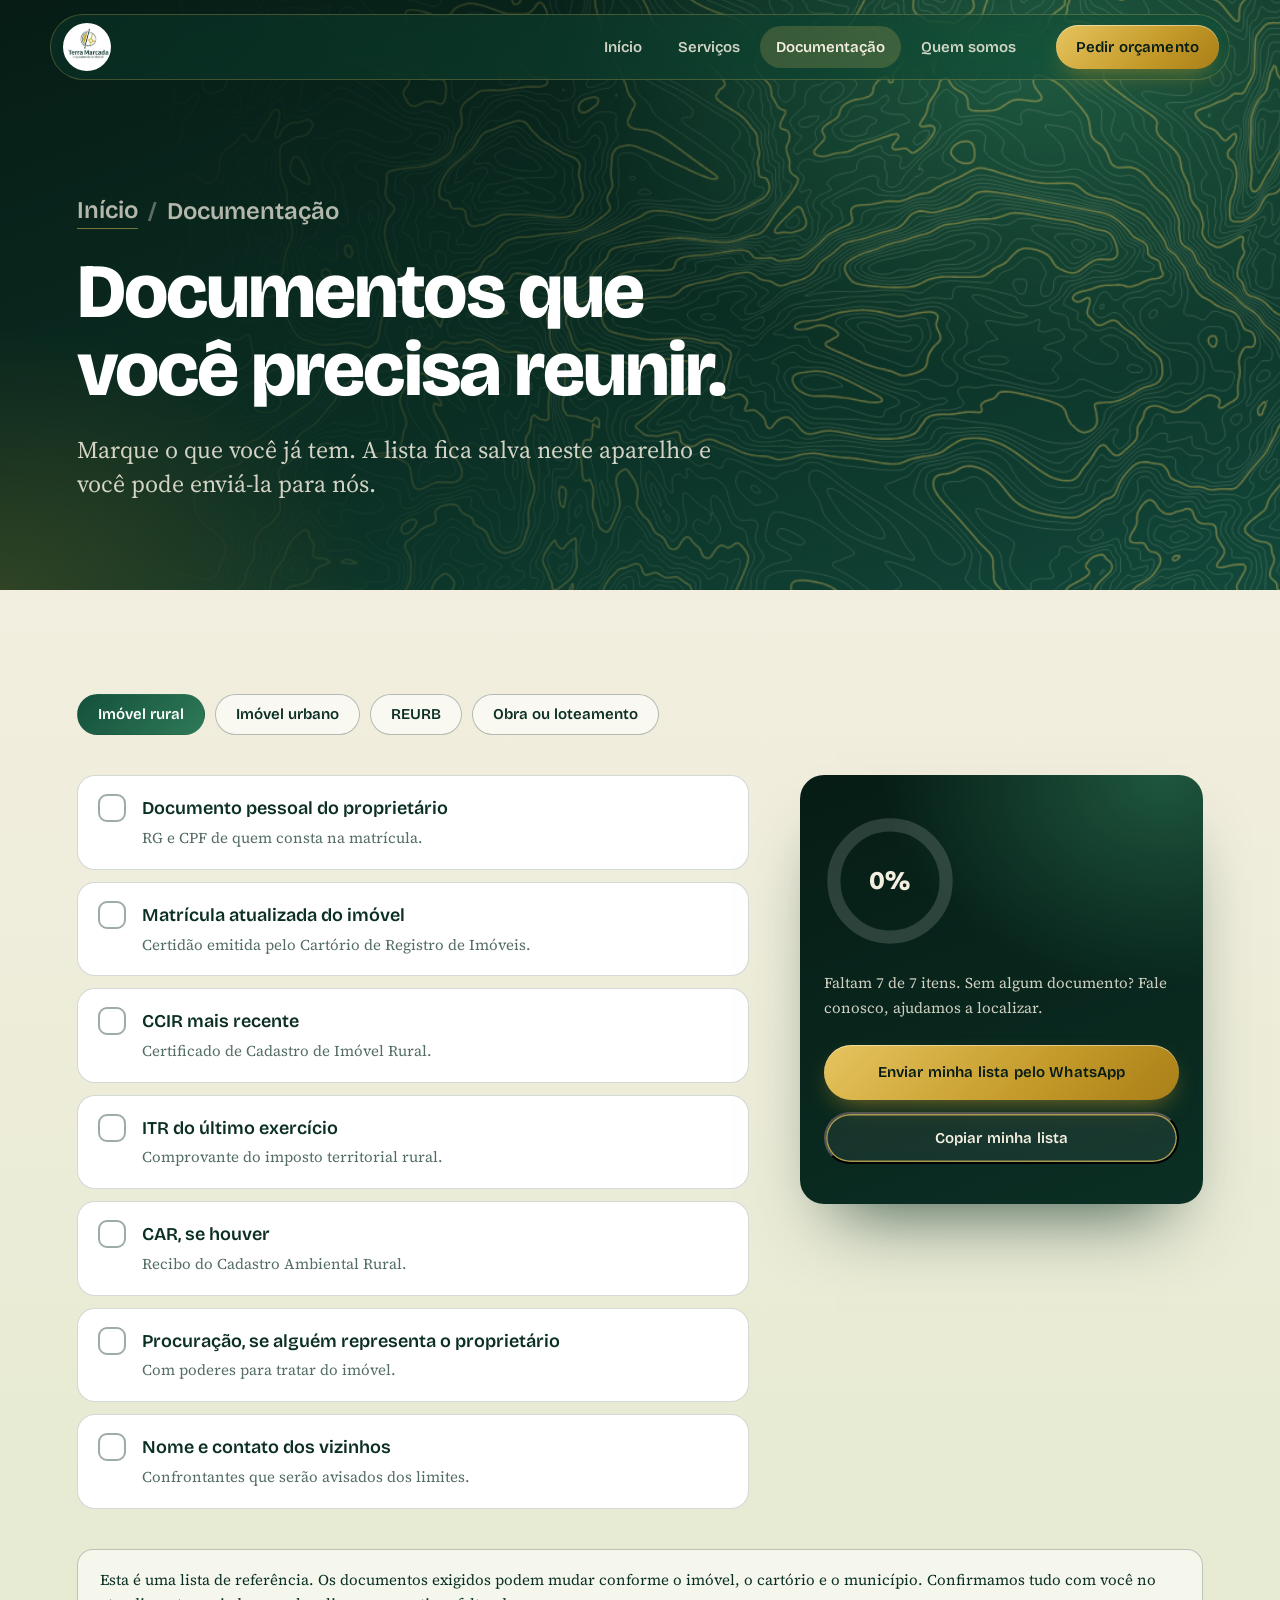
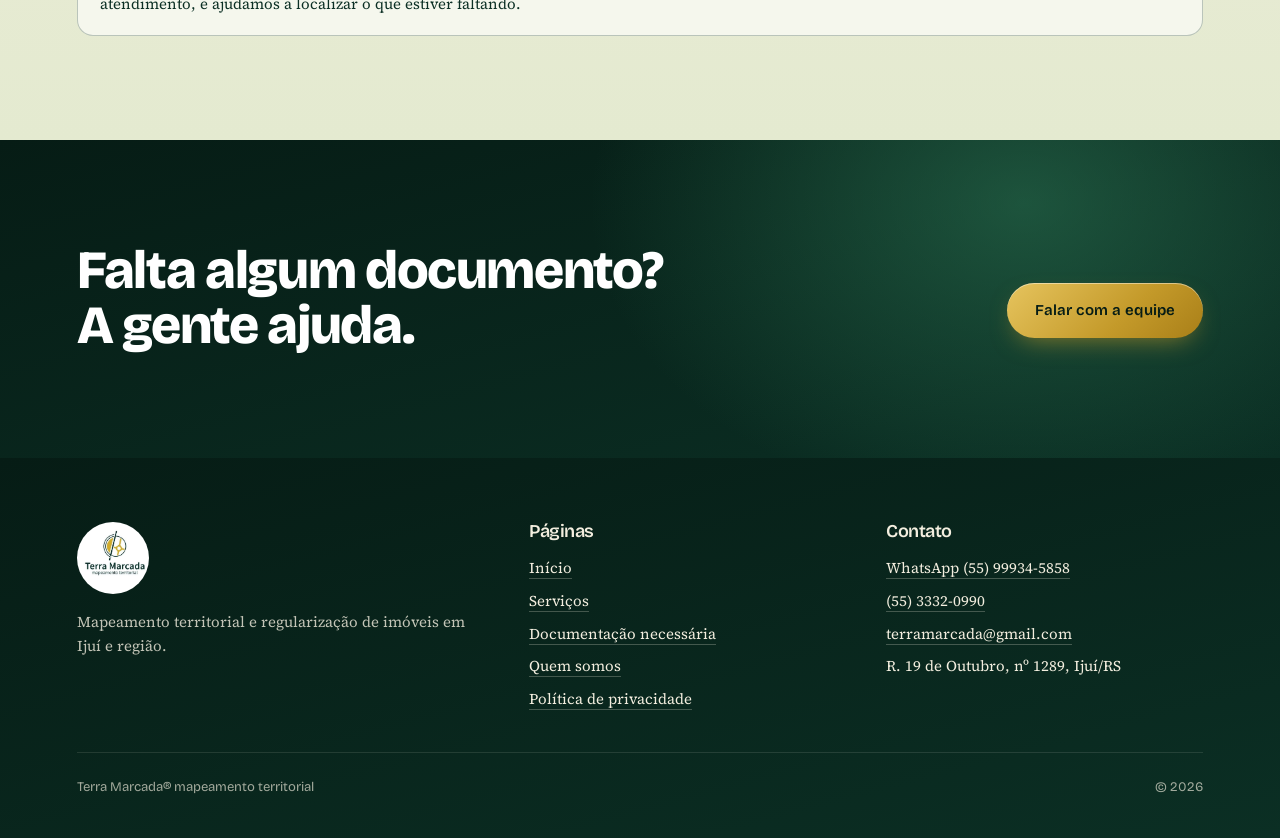
==== documentacao.html @ b83f3326 "Adiciona páginas Quem somos, Serviços, Documentação e Política de privacidade Co-Authored-By: Claude" ====
<!doctype html>
<html lang="pt-BR">
<head>
  <meta charset="utf-8">
  <meta name="viewport" content="width=device-width, initial-scale=1">
  <title>Documentação necessária | Terra Marcada</title>
  <meta name="description" content="Lista de documentos para georreferenciamento, regularização de imóveis, REURB e obras. Marque o que você já tem e envie para a Terra Marcada.">
  <meta name="theme-color" content="#061C15">
  <link rel="icon" href="assets/logo.png">
  <link rel="preconnect" href="https://fonts.googleapis.com">
  <link rel="preconnect" href="https://fonts.gstatic.com" crossorigin>
  <link href="https://fonts.googleapis.com/css2?family=Bricolage+Grotesque:opsz,wght@12..96,400;12..96,600;12..96,800&family=Source+Serif+4:opsz,wght@8..60,400;8..60,600&display=swap" rel="stylesheet">
  <link rel="stylesheet" href="sites-incriveis.css">
  <link rel="stylesheet" href="site.css">
  <link rel="stylesheet" href="pages.css">
</head>
<body class="pg" data-pagina="documentacao">
<header class="nav" id="nav">
  <a href="index.html" class="nav-logo" aria-label="Terra Marcada, início"><img src="assets/logo.png" alt="Terra Marcada" width="447" height="447"></a>
  <nav class="nav-links" aria-label="Principal">
    <a href="index.html">Início</a>
    <a href="servicos.html">Serviços</a>
    <a href="documentacao.html" aria-current="page">Documentação</a>
    <a href="sobre.html">Quem somos</a>
  </nav>
  <a class="btn btn-sm" data-wa="Olá, Terra Marcada! Gostaria de um orçamento." href="https://wa.me/5555999345858">Pedir orçamento</a>
</header>
<main>
<section class="pg-hero escuro">
  <canvas data-terra="lines" class="terra-cv linhas" aria-hidden="true"></canvas>
  <div class="pg-hero-in">
    <p class="migalha"><a href="index.html">Início</a><span>/</span>Documentação</p>
    <h1 data-fx="palavras" data-fx-duracao="800">Documentos que você precisa reunir.</h1>
    <p data-fx="subir" data-fx-atraso="600">Marque o que você já tem. A lista fica salva neste aparelho e você pode enviá-la para nós.</p>
  </div>
</section>

<section class="bloco areia claro">
  <div class="bloco-in">
    <div class="escolha" role="group" aria-label="Situação do imóvel">
      <button type="button" class="chip" data-sit="rural" aria-pressed="true">Imóvel rural</button>
      <button type="button" class="chip" data-sit="urbano" aria-pressed="false">Imóvel urbano</button>
      <button type="button" class="chip" data-sit="reurb" aria-pressed="false">REURB</button>
      <button type="button" class="chip" data-sit="obra" aria-pressed="false">Obra ou loteamento</button>
    </div>
    <div class="doc-grade">
      <ul class="lista-doc" id="lista"></ul>
      <aside class="resumo" aria-live="polite">
        <div class="anel-prog"><svg viewBox="0 0 80 80" aria-hidden="true"><circle class="fundo" cx="40" cy="40" r="34"/><circle class="barra" id="barra" cx="40" cy="40" r="34"/></svg><b id="pct">0%</b></div>
        <p id="restam">Marque o que você já tem.</p>
        <a class="btn" id="enviarWa" data-wa="Olá, Terra Marcada!" href="https://wa.me/5555999345858">Enviar minha lista pelo WhatsApp</a>
        <button type="button" class="btn btn-vazado" id="copiar" data-msg="">Copiar minha lista</button>
      </aside>
    </div>
    <p class="aviso">Esta é uma lista de referência. Os documentos exigidos podem mudar conforme o imóvel, o cartório e o município. Confirmamos tudo com você no atendimento, e ajudamos a localizar o que estiver faltando.</p>
  </div>
</section>
<section class="chamada">
  <div class="chamada-in">
    <h2 data-fx="subir">Falta algum documento? A gente ajuda.</h2>
    <a class="btn" data-wa="Olá, Terra Marcada! Estou com dúvida sobre quais documentos preciso reunir." href="https://wa.me/5555999345858">Falar com a equipe</a>
  </div>
</section>
</main>
<footer class="foot">
  <div class="foot-in">
    <div>
      <span class="foot-logo"><img src="assets/logo.png" alt="Terra Marcada" width="447" height="447"></span>
      <p>Mapeamento territorial e regularização de imóveis em Ijuí e região.</p>
    </div>
    <div>
      <h3>Páginas</h3>
      <ul>
        <li><a href="index.html">Início</a></li>
        <li><a href="servicos.html">Serviços</a></li>
        <li><a href="documentacao.html">Documentação necessária</a></li>
        <li><a href="sobre.html">Quem somos</a></li>
        <li><a href="privacidade.html">Política de privacidade</a></li>
      </ul>
    </div>
    <div>
      <h3>Contato</h3>
      <ul>
        <li><a data-wa="Olá, Terra Marcada! Gostaria de um orçamento." href="https://wa.me/5555999345858">WhatsApp (55) 99934-5858</a></li>
        <li><a href="tel:+555533320990">(55) 3332-0990</a></li>
        <li><a href="mailto:terramarcada@gmail.com">terramarcada@gmail.com</a></li>
        <li>R. 19 de Outubro, nº 1289, Ijuí/RS</li>
      </ul>
    </div>
  </div>
  <div class="foot-fim"><span>Terra Marcada® mapeamento territorial</span><span>© <span id="ano">2026</span></span></div>
</footer>
<script src="terrain.js" defer></script>
<script src="sites-incriveis.js" defer></script>
<script src="paginas.js" defer></script>
</body>
</html>
---- sites-incriveis.css ----
/*!
 * Sites Incríveis — estilos do motor
 * © 2026 Enzo Barbatto — Sparo Automações. Uso conforme LICENCA.md.
 *
 * Só o necessário para os efeitos funcionarem. A identidade visual do site
 * (fontes, cores, espaçamentos) vive no CSS da própria página.
 */

/* ---------- estados iniciais das revelações ---------- */

[data-fx="surgir"],
[data-fx="subir"],
[data-fx="esquerda"],
[data-fx="direita"],
[data-fx="crescer"] {
  opacity: 0;
  transition: opacity 0.9s cubic-bezier(0.22, 1, 0.36, 1),
              transform 0.9s cubic-bezier(0.22, 1, 0.36, 1);
  will-change: opacity, transform;
}

[data-fx="subir"]    { transform: translateY(36px); }
[data-fx="esquerda"] { transform: translateX(-48px); }
[data-fx="direita"]  { transform: translateX(48px); }
[data-fx="crescer"]  { transform: scale(0.92); }

[data-fx].fx-em-cena {
  opacity: 1;
  transform: none;
}

/* palavras: cada palavra sobe individualmente quando o pai entra em cena */
[data-fx="palavras"] .fx-palavra {
  display: inline-block;
  opacity: 0;
  transform: translateY(0.6em);
  transition: opacity 0.55s ease-out, transform 0.55s cubic-bezier(0.22, 1, 0.36, 1);
}
[data-fx="palavras"].fx-em-cena .fx-palavra {
  opacity: 1;
  transform: none;
}
[data-fx="palavras"] { opacity: 1; }

/* digitar: cursor enquanto escreve */
[data-fx="digitar"] { opacity: 1; }
.fx-digitando::after {
  content: "";
  display: inline-block;
  width: 0.08em;
  height: 1em;
  margin-left: 0.06em;
  background: currentColor;
  vertical-align: -0.12em;
  animation: fx-cursor 0.8s steps(2, jump-none) infinite;
}
@keyframes fx-cursor { 50% { opacity: 0; } }

[data-fx="contar"] {
  opacity: 1;
  font-variant-numeric: tabular-nums;
}

/* ---------- cenas fixas ---------- */

[data-fx-fixa] {
  position: relative;
}

.fx-palco {
  position: sticky;
  top: 0;
  height: 100vh;
  height: 100dvh;
  overflow: hidden;
  display: flex;
  align-items: center;
  justify-content: center;
}

[data-fx="trilho"] {
  display: flex;
  flex-wrap: nowrap;
  will-change: transform;
}

[data-fx="rolar-video"] {
  width: 100%;
  height: 100%;
  object-fit: cover;
}

/* etapas: por padrão, cada .fx-etapa aparece na sua vez.
   A página pode sobrescrever livremente com [data-etapa="n"]. */
[data-fx-etapas] .fx-etapa {
  opacity: 0;
  transition: opacity 0.45s ease;
}
[data-fx-etapas="2"][data-etapa="1"] .fx-etapa:nth-of-type(1),
[data-fx-etapas="2"][data-etapa="2"] .fx-etapa:nth-of-type(2),
[data-fx-etapas="3"][data-etapa="1"] .fx-etapa:nth-of-type(1),
[data-fx-etapas="3"][data-etapa="2"] .fx-etapa:nth-of-type(2),
[data-fx-etapas="3"][data-etapa="3"] .fx-etapa:nth-of-type(3),
[data-fx-etapas="4"][data-etapa="1"] .fx-etapa:nth-of-type(1),
[data-fx-etapas="4"][data-etapa="2"] .fx-etapa:nth-of-type(2),
[data-fx-etapas="4"][data-etapa="3"] .fx-etapa:nth-of-type(3),
[data-fx-etapas="4"][data-etapa="4"] .fx-etapa:nth-of-type(4),
[data-fx-etapas="5"][data-etapa="1"] .fx-etapa:nth-of-type(1),
[data-fx-etapas="5"][data-etapa="2"] .fx-etapa:nth-of-type(2),
[data-fx-etapas="5"][data-etapa="3"] .fx-etapa:nth-of-type(3),
[data-fx-etapas="5"][data-etapa="4"] .fx-etapa:nth-of-type(4),
[data-fx-etapas="5"][data-etapa="5"] .fx-etapa:nth-of-type(5) {
  opacity: 1;
}

/* ---------- fundo que viaja ---------- */

.fx-fundo-ativo body {
  background: var(--fx-fundo, inherit);
  color: var(--fx-tinta, inherit);
  transition: background 0.7s ease, color 0.7s ease;
}

/* ---------- suavidade geral ---------- */

[data-fx-paralaxe],
[data-fx-mouse],
[data-fx-x], [data-fx-y], [data-fx-escala], [data-fx-giro], [data-fx-opacidade] {
  will-change: transform;
}

[data-fx-mouse] {
  transition: transform 0.25s ease-out;
}

/* ---------- movimento reduzido: tudo visível, nada se mexe ---------- */

.fx-reduzido [data-fx] {
  opacity: 1 !important;
  transform: none !important;
  transition: none !important;
}
.fx-reduzido [data-fx="palavras"] .fx-palavra {
  opacity: 1;
  transform: none;
  transition: none;
}
.fx-reduzido .fx-palco {
  position: static;
  height: auto;
  overflow: visible;
}
.fx-reduzido [data-fx-etapas] .fx-etapa {
  opacity: 1;
  position: static !important;
  grid-area: auto !important; /* etapas sobrepostas viram lista, uma sob a outra */
  margin: 24px 0;
}
.fx-reduzido [data-fx="trilho"] {
  flex-wrap: wrap;
  transform: none !important;
}
---- site.css ----
/* Terra Marcada · carta topográfica viva
   Cores: floresta profunda, pinheiro, musgo, ouro do logotipo e areia de atlas.
   Tipos: Bricolage Grotesque (títulos, dados) + Source Serif 4 (texto). */
:root{
  --abismo:#061C15; --floresta:#0B2F24; --pinheiro:#14503C; --musgo:#2E7A57; --folha:#6FA27A;
  --ouro:#C49A2A; --ouro-claro:#E6C45E; --areia:#F3EEDF; --areia-2:#E4EAD0; --tinta:#0B2F24; --azul:#2B6CB0;
  --titulo:"Bricolage Grotesque","Helvetica Neue",Arial,sans-serif;
  --texto:"Source Serif 4",Georgia,"Times New Roman",serif;
  --s1:.9375rem; --s2:1.125rem; --s3:1.5rem; --s4:2.25rem; --s5:clamp(2rem,4.2vw,3.4rem); --s6:clamp(2.7rem,7.2vw,5.6rem);
  --e1:8px; --e2:16px; --e3:24px; --e4:40px; --e5:64px; --e6:104px;
  --gutter:clamp(20px,6vw,96px);
  --suave:cubic-bezier(.22,1,.36,1);
}
*{box-sizing:border-box;margin:0;padding:0}
html{scroll-behavior:smooth}
body{font-family:var(--texto);font-size:var(--s2);line-height:1.65;background:var(--areia);color:var(--tinta);-webkit-font-smoothing:antialiased;overflow-x:clip}
img{display:block;max-width:100%;height:auto}
a{color:inherit}
h1,h2,h3{font-family:var(--titulo);font-weight:800;line-height:1.02;letter-spacing:-.025em;text-wrap:balance}
h1{font-size:var(--s6)} h2{font-size:var(--s5)} h3{font-size:var(--s4);font-weight:600}
p{max-width:34em}
.escuro{color:var(--areia)} .claro{color:var(--tinta)}
:focus-visible{outline:3px solid var(--ouro-claro);outline-offset:3px}

/* canvas de relevo: aparecem quando prontos */
.terra-cv{display:block;width:100%;height:100%;object-fit:cover;opacity:0;transition:opacity .9s ease}
.terra-cv.pronto{opacity:1}

/* botões */
.btn{position:relative;overflow:hidden;display:inline-flex;align-items:center;justify-content:center;padding:15px 28px;border-radius:999px;font-family:var(--titulo);font-weight:600;font-size:var(--s1);letter-spacing:.01em;text-decoration:none;color:var(--abismo);background:linear-gradient(135deg,var(--ouro-claro),var(--ouro) 60%,#A97F18);box-shadow:0 10px 26px -10px rgba(196,154,42,.7),inset 0 1px 0 rgba(255,255,255,.45);margin-top:var(--e3);transition:transform .35s var(--suave),box-shadow .35s}
.btn::after{content:"";position:absolute;inset:0;background:linear-gradient(110deg,transparent 30%,rgba(255,255,255,.5) 50%,transparent 70%);transform:translateX(-130%);transition:transform .8s var(--suave)}
.btn:hover{transform:translateY(-2px);box-shadow:0 16px 30px -12px rgba(196,154,42,.85),inset 0 1px 0 rgba(255,255,255,.45)}
.btn:hover::after{transform:translateX(130%)}
.btn-vazado{background:rgba(255,255,255,.06);color:inherit;box-shadow:inset 0 0 0 1.5px rgba(230,196,94,.7);backdrop-filter:blur(6px)}
.btn-vazado:hover{background:rgba(230,196,94,.16);box-shadow:inset 0 0 0 1.5px var(--ouro-claro)}
.btn-sm{padding:10px 20px;margin:0}
.acoes{display:flex;flex-wrap:wrap;gap:12px}

/* navegação */
.nav{position:fixed;z-index:60;top:14px;left:50%;translate:-50% 0;width:min(1180px,100% - 28px);display:flex;align-items:center;gap:var(--e3);padding:8px 10px 8px 12px;border-radius:999px;background:linear-gradient(135deg,rgba(11,47,36,.72),rgba(20,80,60,.55));border:1px solid rgba(230,196,94,.25);backdrop-filter:blur(16px) saturate(1.3);-webkit-backdrop-filter:blur(16px) saturate(1.3);color:var(--areia);transition:transform .5s var(--suave),box-shadow .4s}
.nav.sombra{box-shadow:0 18px 40px -18px rgba(0,0,0,.55)}
.nav.some{transform:translateY(-140%)}
.nav-logo{display:block;width:48px;height:48px;border-radius:50%;overflow:hidden;background:#fff;flex:none}
.nav-logo img{width:100%;height:100%;object-fit:cover}
.nav-links{display:flex;gap:4px;margin-left:auto}
.nav-links a{font-family:var(--titulo);font-size:var(--s1);font-weight:600;text-decoration:none;padding:9px 16px;border-radius:999px;opacity:.85;transition:background .3s,opacity .3s}
.nav-links a:hover{background:rgba(255,255,255,.1);opacity:1}

/* WhatsApp fixo e painel de voo */
.wa-pill{position:fixed;right:var(--e2);bottom:var(--e2);z-index:40;display:flex;gap:8px;align-items:center;padding:12px 20px;border-radius:999px;background:linear-gradient(135deg,#25b866,#128c4a);color:#fff;font-family:var(--titulo);font-weight:600;font-size:var(--s1);text-decoration:none;box-shadow:0 14px 28px -12px rgba(18,140,74,.8);opacity:0;transform:translateY(16px);pointer-events:none;transition:opacity .4s,transform .4s var(--suave)}
.wa-pill.on{opacity:1;transform:none;pointer-events:auto}
.hud{position:fixed;right:var(--e2);top:84px;z-index:40;padding:12px 16px;border-radius:14px;border:1px solid rgba(230,196,94,.45);background:linear-gradient(160deg,rgba(6,28,21,.88),rgba(20,80,60,.78));color:var(--areia);font-family:var(--titulo);font-size:.82rem;letter-spacing:.04em;min-width:176px;opacity:0;transform:translateY(-12px);transition:opacity .5s,transform .5s var(--suave);font-variant-numeric:tabular-nums}
.hud.on{opacity:1;transform:none}
.hud-row{display:flex;justify-content:space-between;gap:20px}
.hud-row span{opacity:.6}
.hud-escala{margin-top:8px;display:flex;align-items:center;gap:10px}
.hud-escala i{display:block;width:64px;height:6px;border:1px solid var(--ouro-claro);border-top:0}
.hud-escala span{font-size:.74rem;opacity:.8}

/* 1 · hero */
.hero{position:relative;min-height:100svh;overflow:hidden;display:flex;align-items:center;padding:120px var(--gutter) 150px;background:
  radial-gradient(900px 620px at 80% 18%,rgba(46,122,87,.6),transparent 62%),
  radial-gradient(700px 520px at 8% 92%,rgba(196,154,42,.2),transparent 62%),
  linear-gradient(160deg,var(--abismo),var(--floresta) 55%,#12483A)}
.hero-bg{position:absolute;inset:0;pointer-events:none}
.hero-linhas{position:absolute;inset:-6%;width:112%;height:112%;animation:deriva 46s ease-in-out infinite alternate;-webkit-mask-image:linear-gradient(90deg,transparent 12%,#000 60%);mask-image:linear-gradient(90deg,transparent 12%,#000 60%)}
.hero-linhas.pronto{opacity:.9}
@keyframes deriva{from{transform:translate3d(-1.5%,1%,0) scale(1.02)}to{transform:translate3d(1.5%,-1%,0) scale(1.1)}}
.hero-brilho{position:absolute;inset:0;background:radial-gradient(520px 520px at 72% 48%,rgba(230,196,94,.16),transparent 70%);animation:respira 7s ease-in-out infinite}
@keyframes respira{50%{opacity:.55}}
.hero-grade{position:relative;display:grid;grid-template-columns:minmax(0,1.05fr) minmax(0,.95fr);gap:var(--e4);align-items:center;width:100%;max-width:1280px;margin:0 auto}
.hero h1{color:#fff;text-shadow:0 8px 40px rgba(0,0,0,.35)}
.sub{font-size:var(--s3);line-height:1.4;margin:var(--e3) 0 var(--e3);max-width:24em;color:rgba(243,238,223,.86)}
.hero-vis{position:relative;aspect-ratio:1;width:100%;max-width:600px;justify-self:center}
.rota{position:absolute;inset:0;width:100%;height:100%;overflow:visible}
.rota path{fill:none;stroke:var(--ouro-claro);stroke-width:2.5;stroke-linecap:round;stroke-dasharray:1;stroke-dashoffset:1;filter:drop-shadow(0 0 6px rgba(230,196,94,.7));animation:tracar 3.2s var(--suave) 1.4s forwards}
@keyframes tracar{to{stroke-dashoffset:0}}
.ping{position:absolute;inset:0;display:grid;place-items:center}
.ping i{position:absolute;width:42%;aspect-ratio:1;border-radius:50%;border:1.5px solid rgba(230,196,94,.7);animation:onda 4.2s ease-out infinite;opacity:0}
.ping i:nth-child(2){animation-delay:1.4s}.ping i:nth-child(3){animation-delay:2.8s}
@keyframes onda{0%{transform:scale(.7);opacity:.8}100%{transform:scale(2.1);opacity:0}}
.anel{position:absolute;inset:6%;border-radius:50%;border:1.5px dashed rgba(230,196,94,.45);animation:gira 60s linear infinite}
@keyframes gira{to{transform:rotate(360deg)}}
.hero-drone{position:absolute;inset:9%;width:82%;height:82%;object-fit:contain;filter:drop-shadow(0 40px 36px rgba(0,0,0,.5)) drop-shadow(0 0 40px rgba(46,122,87,.45));animation:entra 1.6s var(--suave) .6s both,flutua 6s ease-in-out 2.2s infinite}
@keyframes entra{from{opacity:0;transform:translateY(60px) scale(.88) rotate(-4deg)}to{opacity:1;transform:none}}
@keyframes flutua{0%,100%{transform:translateY(0) rotate(-1.2deg)}50%{transform:translateY(-18px) rotate(1.2deg)}}
.ficha{position:absolute;padding:9px 16px;border-radius:999px;font-family:var(--titulo);font-size:.84rem;font-weight:600;color:var(--areia);background:linear-gradient(135deg,rgba(255,255,255,.16),rgba(255,255,255,.05));border:1px solid rgba(230,196,94,.4);backdrop-filter:blur(10px);-webkit-backdrop-filter:blur(10px);white-space:nowrap;opacity:0;animation:surge .8s var(--suave) forwards,bob 6s ease-in-out infinite}
.ficha::before{content:"";display:inline-block;width:8px;height:8px;border-radius:50%;background:var(--ouro-claro);margin-right:9px;box-shadow:0 0 0 4px rgba(230,196,94,.25)}
.f1{top:8%;left:2%;animation-delay:2.2s,2.2s}.f2{top:54%;right:-4%;animation-delay:2.5s,3s}.f3{bottom:8%;left:8%;animation-delay:2.8s,4s}
@keyframes surge{from{opacity:0;transform:translateY(14px) scale(.9)}to{opacity:1;transform:none}}
@keyframes bob{50%{translate:0 -12px}}

/* faixa de diferenciais */
.faixa{position:relative;z-index:3;margin:-46px 0 -30px;transform:rotate(-1.6deg);background:linear-gradient(100deg,#A97F18,var(--ouro) 30%,var(--ouro-claro) 55%,var(--ouro) 80%,#A97F18);color:var(--abismo);overflow:hidden;box-shadow:0 20px 40px -20px rgba(0,0,0,.5)}
.faixa-trilho{display:flex;width:max-content;animation:corre 38s linear infinite}
.faixa:hover .faixa-trilho{animation-play-state:paused}
.faixa-lista{display:flex;flex:none;list-style:none}
.faixa-lista li{display:flex;align-items:center;gap:var(--e3);padding:18px var(--e3) 18px 0;font-family:var(--titulo);font-weight:800;font-size:var(--s3);letter-spacing:-.01em;white-space:nowrap}
.faixa-lista li::after{content:"";width:14px;height:14px;rotate:45deg;background:var(--abismo);opacity:.8;margin-left:var(--e3)}
@keyframes corre{to{transform:translateX(-50%)}}

/* seções */
.cena{position:relative;padding:var(--e6) var(--gutter)}
.grade{display:grid;grid-template-columns:minmax(0,1fr) minmax(0,1fr);gap:clamp(32px,6vw,96px);align-items:center;max-width:1280px;margin:0 auto}
.col-txt h2{margin-bottom:var(--e3)}
.col-txt p{color:inherit;opacity:.85}

/* 2 · problema */
.problema{background:radial-gradient(800px 500px at 15% 20%,rgba(46,122,87,.14),transparent 60%),linear-gradient(180deg,var(--areia),var(--areia-2));padding-top:calc(var(--e6) + 20px)}
.moldura{position:relative;aspect-ratio:640/540;width:100%;max-width:600px;margin:0 auto;border-radius:20px;overflow:hidden;box-shadow:0 40px 70px -30px rgba(11,47,36,.6),0 0 0 1px rgba(11,47,36,.2),0 0 0 10px rgba(255,255,255,.55)}
.moldura canvas,.moldura svg{position:absolute;inset:0;width:100%;height:100%}
.moldura figcaption{position:absolute;left:14px;bottom:12px;padding:6px 14px;border-radius:999px;background:rgba(6,28,21,.8);color:var(--areia);font-family:var(--titulo);font-size:.8rem;font-weight:600}
.aberta{fill:none;stroke:#fff;stroke-width:4;stroke-dasharray:12 10;filter:drop-shadow(0 1px 3px rgba(0,0,0,.6))}
.lacuna{fill:none;stroke:var(--ouro-claro);stroke-width:4;stroke-dasharray:2 12;stroke-linecap:round;animation:pisca 2s ease-in-out infinite}
@keyframes pisca{50%{opacity:.25}}
.duv circle{fill:var(--ouro);stroke:#fff;stroke-width:3;transform-box:fill-box;transform-origin:center;animation:pulso 2.4s ease-in-out infinite}
.duv text{font-family:var(--titulo);font-weight:800;font-size:26px;fill:var(--abismo)}
.d2 circle{animation-delay:.5s}.d3 circle{animation-delay:1s}.d4 circle{animation-delay:1.5s}
@keyframes pulso{50%{transform:scale(1.22)}}

/* 3 · voo */
.voo .fx-palco{background:var(--abismo)}
.voo-bg{position:absolute;inset:0;overflow:hidden}
.voo-pan{position:absolute;inset:-14% 0;will-change:transform}
.voo-pan canvas{filter:saturate(1.1) contrast(1.05)}
.voo-veu{position:absolute;inset:0;background:radial-gradient(900px 600px at 70% 50%,transparent,rgba(6,28,21,.55)),linear-gradient(100deg,rgba(6,28,21,.92) 0%,rgba(6,28,21,.62) 45%,rgba(11,47,36,.2) 100%)}
.voo-grade,.pico-grade{position:relative;width:100%;height:100%;max-width:1280px;margin:0 auto;padding:0 var(--gutter);display:grid;grid-template-columns:minmax(0,.9fr) minmax(0,1.1fr);gap:clamp(24px,5vw,80px);align-items:center}
.painel-vidro{padding:clamp(22px,3vw,40px);border-radius:24px;background:linear-gradient(145deg,rgba(255,255,255,.14),rgba(255,255,255,.04));border:1px solid rgba(230,196,94,.3);backdrop-filter:blur(14px);-webkit-backdrop-filter:blur(14px);box-shadow:0 30px 60px -30px rgba(0,0,0,.6)}
.claro-vidro{background:linear-gradient(145deg,rgba(255,255,255,.9),rgba(255,255,255,.62));border-color:rgba(11,47,36,.15);box-shadow:0 30px 60px -30px rgba(11,47,36,.45)}
.etapas{display:grid}
.etapas .fx-etapa{grid-area:1/1;transition:opacity .5s ease}
.etapas h2{margin-bottom:var(--e2)}
.etapas p{opacity:.88}
.palco-dir{display:grid;place-items:center}
.palco-dir>*{grid-area:1/1}
.drone-cena{position:relative;width:min(62vh,46vw,560px);aspect-ratio:1;transition:opacity .6s}
.radar{position:absolute;inset:-6%;border-radius:50%;background:conic-gradient(from 0deg,rgba(230,196,94,.0),rgba(230,196,94,.28) 12%,rgba(230,196,94,0) 14%);animation:gira 5s linear infinite;-webkit-mask-image:radial-gradient(circle,#000 60%,transparent 71%);mask-image:radial-gradient(circle,#000 60%,transparent 71%)}
.radar i{position:absolute;inset:6%;border-radius:50%;border:1px solid rgba(230,196,94,.4)}
.radar i+i{inset:22%}
.drone{position:absolute;inset:4%;width:92%;height:92%;object-fit:contain;filter:drop-shadow(0 40px 30px rgba(0,0,0,.55)) drop-shadow(0 0 36px rgba(230,196,94,.25))}
.chama{position:absolute;padding:8px 14px;border-radius:999px;font-family:var(--titulo);font-size:.8rem;font-weight:600;background:rgba(6,28,21,.7);border:1px solid rgba(230,196,94,.5);backdrop-filter:blur(8px);color:var(--areia);white-space:nowrap;animation:bob 6s ease-in-out infinite}
.c1{left:-6%;top:22%}.c2{right:-8%;bottom:20%;animation-delay:-3s}
.foto-campo{opacity:0;transition:opacity .6s;margin:0;width:min(34vh,240px)}
.foto-campo img{width:100%;border:6px solid var(--areia);border-radius:6px;box-shadow:0 30px 50px -20px rgba(0,0,0,.7);transform:rotate(2deg)}
.foto-campo figcaption{margin-top:12px;font-family:var(--titulo);font-size:.82rem;font-weight:600;text-align:center}
.voo[data-etapa="3"] .drone-cena{opacity:0}
.voo[data-etapa="3"] .foto-campo{opacity:1}

/* 4 · pico: a carta se forma */
.pico{background:radial-gradient(900px 600px at 25% 40%,rgba(255,255,255,.7),transparent 65%),linear-gradient(180deg,var(--areia-2),var(--areia))}
.pico-grade{grid-template-columns:minmax(0,1.5fr) minmax(0,.8fr);gap:clamp(20px,3vw,48px)}
.prancha{position:relative;width:min(100%,calc((100vh - 120px)*1.5));aspect-ratio:3/2;justify-self:center;border-radius:14px;overflow:hidden;background:var(--floresta);box-shadow:0 50px 90px -40px rgba(11,47,36,.75),0 0 0 1px rgba(11,47,36,.3),0 0 0 10px rgba(255,255,255,.65)}
.prancha canvas{position:absolute;inset:0}
.prancha-mapa{position:absolute;inset:0;clip-path:inset(0 100% 0 0)}
.prancha-mapa canvas{position:absolute;inset:0}
.scan{position:absolute;top:0;bottom:0;left:0;width:3px;background:linear-gradient(180deg,transparent,var(--ouro-claro) 10%,var(--ouro-claro) 90%,transparent);box-shadow:0 0 22px 6px rgba(230,196,94,.7),-60px 0 90px 10px rgba(230,196,94,.18);opacity:0;will-change:transform}
.cad{position:absolute;inset:0;width:100%;height:100%}
.cad .nb{fill:none;stroke:rgba(255,255,255,.85);stroke-width:2;stroke-dasharray:1;stroke-dashoffset:1}
.cad .rd{fill:none;stroke:rgba(255,255,255,.9);stroke-width:12;stroke-linecap:round;stroke-dasharray:1;stroke-dashoffset:1}
.cad .lot{fill:none;stroke:var(--ouro-claro);stroke-width:5;stroke-linejoin:round;stroke-dasharray:1;stroke-dashoffset:1;filter:drop-shadow(0 0 8px rgba(230,196,94,.8))}
.cad .lotfill{fill:rgba(230,196,94,.26);opacity:0}
.cad .vx{fill:var(--abismo);stroke:#fff;stroke-width:3;opacity:0;transform-box:fill-box;transform-origin:center}
.cad .vl{font-family:var(--titulo);font-weight:800;font-size:22px;fill:#fff;paint-order:stroke;stroke:rgba(6,28,21,.85);stroke-width:5px;opacity:0}
.cad .dim{font-family:var(--titulo);font-weight:600;font-size:19px;fill:var(--abismo);opacity:0}
.cad .dimbg{fill:rgba(255,255,255,.9);opacity:0}
.cad .ctl{fill:var(--abismo);stroke:#fff;stroke-width:2.5;opacity:0}
.cad-fixo .nb,.cad-fixo .rd,.cad-fixo .lot{stroke-dashoffset:0}
.cad-fixo .lotfill,.cad-fixo .vx,.cad-fixo .vl,.cad-fixo .dim,.cad-fixo .dimbg,.cad-fixo .ctl{opacity:1}
.rosa{position:absolute;right:14px;top:14px;width:58px;height:58px}
.escala{position:absolute;left:16px;bottom:14px;display:flex;align-items:flex-end;gap:8px;padding:8px 12px;border-radius:10px;background:rgba(255,255,255,.88);font-family:var(--titulo);font-size:.74rem;font-weight:600;color:var(--abismo)}
.escala i{width:calc(var(--prancha-w,820px)*.139);max-width:130px;height:7px;border:2px solid var(--abismo);border-top:0;display:block;margin-right:2px}
.selo{position:absolute;left:16px;top:14px;padding:6px 14px;border-radius:999px;background:rgba(6,28,21,.82);color:var(--areia);font-family:var(--titulo);font-size:.78rem;font-weight:600}
.entrega{display:grid;grid-template-columns:repeat(3,auto);gap:var(--e3);margin-top:var(--e3);padding-top:var(--e2);border-top:1px solid rgba(11,47,36,.2);font-variant-numeric:tabular-nums}
.entrega dt{font-size:.82rem;opacity:.7;font-family:var(--titulo)}
.entrega dd{font-family:var(--titulo);font-weight:800;font-size:var(--s3);line-height:1.1}

/* 5 · rigor */
.rigor{background:radial-gradient(800px 600px at 85% 30%,rgba(46,122,87,.5),transparent 62%),radial-gradient(600px 400px at 0% 100%,rgba(196,154,42,.16),transparent 60%),linear-gradient(170deg,var(--abismo),var(--floresta))}
.grade-rigor{grid-template-columns:minmax(0,.8fr) minmax(0,1.2fr)}
.checks{list-style:none;margin-top:var(--e3);display:grid;gap:12px}
.checks li{display:flex;gap:14px;align-items:center;font-weight:600}
.checks li::before{content:"";flex:none;width:22px;height:22px;border-radius:50%;background:linear-gradient(135deg,var(--ouro-claro),var(--ouro));box-shadow:0 0 0 5px rgba(230,196,94,.18)}
.regua{--x:50%;position:relative;aspect-ratio:3/2;width:100%;border-radius:16px;overflow:hidden;box-shadow:0 40px 80px -30px rgba(0,0,0,.8),0 0 0 1px rgba(230,196,94,.5),0 0 0 10px rgba(230,196,94,.12);touch-action:pan-y}
.cam{position:absolute;inset:0;width:100%;height:100%}
.cam-mapa{clip-path:inset(0 0 0 var(--x))}
.cam-mapa canvas{position:absolute;inset:0}
.tag{position:absolute;top:12px;padding:7px 14px;border-radius:999px;font-family:var(--titulo);font-size:.8rem;font-weight:600;background:rgba(6,28,21,.85);color:var(--areia)}
.tag-e{left:12px}.tag-d{right:12px;background:linear-gradient(135deg,var(--ouro-claro),var(--ouro));color:var(--abismo)}
.puxador{position:absolute;top:0;bottom:0;left:0;width:3px;background:var(--ouro-claro);box-shadow:0 0 18px 2px rgba(230,196,94,.7);pointer-events:none;will-change:transform}
.puxador b{position:absolute;top:50%;left:50%;width:48px;height:48px;margin:-24px 0 0 -24px;border-radius:50%;background:linear-gradient(135deg,var(--ouro-claro),var(--ouro));color:var(--abismo);display:grid;place-items:center;font-size:1.1rem;font-style:normal;box-shadow:0 10px 24px -8px rgba(0,0,0,.6)}
.regua-in{position:absolute;inset:0;width:100%;height:100%;opacity:0;cursor:ew-resize;-webkit-appearance:none;appearance:none;margin:0}
.regua-in::-webkit-slider-thumb{-webkit-appearance:none;width:48px;height:100vh}
.regua-in::-moz-range-thumb{width:48px;height:100vh;border:0;background:transparent}
.regua:focus-within .puxador b{outline:3px solid #fff}

/* 6 · serviços */
.servicos{background:radial-gradient(900px 600px at 90% 10%,rgba(196,154,42,.18),transparent 60%),radial-gradient(800px 600px at 5% 90%,rgba(46,122,87,.2),transparent 60%),linear-gradient(180deg,var(--areia-2),var(--areia))}
.servicos .fx-palco{align-items:center}
.trilho{width:100%;gap:clamp(20px,3vw,40px);padding:0 var(--gutter)}
.trilho::after{content:"";flex:none;width:var(--gutter)}
.painel{flex:none;width:min(84vw,440px);align-self:center}
.painel-reurb{width:min(88vw,580px)}
.painel-reurb h2{margin-bottom:var(--e2)}
.painel-reurb p{opacity:.85}
.fatos{list-style:none;margin-top:var(--e3);display:grid;gap:12px}
.fatos li{padding:14px 18px;border-radius:16px;background:linear-gradient(135deg,rgba(255,255,255,.85),rgba(255,255,255,.45));border:1px solid rgba(11,47,36,.12);font-size:var(--s1);display:flex;align-items:baseline;gap:12px}
.fatos strong{font-family:var(--titulo);font-weight:800;font-size:var(--s3);color:var(--pinheiro);white-space:nowrap}
.cartao{padding:var(--e4);border:1px solid rgba(11,47,36,.3);border-radius:20px;background:linear-gradient(160deg,#fff,#F6F2E4);min-height:min(58vh,430px);display:flex;flex-direction:column;box-shadow:0 2px 6px -2px rgba(15,58,44,.18);transition:transform .3s cubic-bezier(0.22,1,0.36,1),box-shadow .3s cubic-bezier(0.22,1,0.36,1),border-color .3s cubic-bezier(0.22,1,0.36,1)}
.cartao:hover{transform:translateY(-5px);box-shadow:0 16px 28px -10px rgba(15,58,44,.4);border-color:#2B6CB0}
.ico{display:grid;place-items:center;width:60px;height:60px;border-radius:18px;margin-bottom:var(--e3);background:linear-gradient(135deg,var(--pinheiro),var(--musgo));color:var(--ouro-claro);box-shadow:0 12px 22px -10px rgba(20,80,60,.8)}
.ico svg{width:28px;height:28px;fill:none;stroke:currentColor;stroke-width:1.7;stroke-linecap:round;stroke-linejoin:round}
.cartao h3{margin-bottom:var(--e2);font-size:var(--s4)}
.cartao p{flex:1;opacity:.85}
.mais{margin-top:var(--e3);font-family:var(--titulo);font-weight:600;font-size:var(--s1);text-decoration:none;border-bottom:2px solid var(--ouro);align-self:flex-start;padding-bottom:2px}
.cartao-foto{flex-direction:row;gap:var(--e3);width:min(90vw,680px);align-items:center}
.cartao-foto img{width:160px;flex:none;border:5px solid #fff;border-radius:4px;box-shadow:0 18px 30px -14px rgba(0,0,0,.5);transform:rotate(-2deg)}
.cartao-foto p{flex:none}

/* 7 · final */
.final{min-height:100svh;display:flex;flex-direction:column;justify-content:space-between;overflow:hidden;background:radial-gradient(800px 600px at 80% 20%,rgba(46,122,87,.55),transparent 62%),radial-gradient(700px 500px at 0% 100%,rgba(196,154,42,.22),transparent 60%),linear-gradient(165deg,var(--abismo),var(--floresta) 60%,#12483A)}
.final-bg{position:absolute;inset:0;opacity:.7;pointer-events:none;-webkit-mask-image:linear-gradient(90deg,transparent 10%,#000 80%);mask-image:linear-gradient(90deg,transparent 10%,#000 80%)}
.final-in{position:relative;max-width:1000px;margin:auto 0;padding-top:var(--e5)}
.final h2{font-size:var(--s6);color:#fff}
.final-sub{font-family:var(--titulo);font-weight:600;font-size:var(--s4);line-height:1.12;margin-top:var(--e3);max-width:18em;letter-spacing:-.02em}
.escolhas{display:flex;flex-wrap:wrap;gap:12px}
.escolhas .btn{margin-top:var(--e4)}
.contatos{display:grid;grid-template-columns:repeat(auto-fit,minmax(210px,1fr));gap:var(--e3);margin-top:var(--e5);padding:var(--e3);border-radius:20px;background:linear-gradient(145deg,rgba(255,255,255,.1),rgba(255,255,255,.03));border:1px solid rgba(230,196,94,.25);backdrop-filter:blur(10px);-webkit-backdrop-filter:blur(10px)}
.contatos dt{font-family:var(--titulo);font-size:.82rem;opacity:.65;margin-bottom:4px}
.contatos dd{font-size:var(--s1)}
.contatos a{text-decoration:none;border-bottom:1px solid rgba(243,238,223,.35)}
.contatos a:hover{border-color:var(--ouro-claro)}
.rodape{position:relative;display:flex;justify-content:space-between;gap:16px;flex-wrap:wrap;font-family:var(--titulo);font-size:.82rem;opacity:.6;padding-top:var(--e4)}

/* responsivo */
@media (max-width:900px){
  .nav-links{display:none}.nav .btn{margin-left:auto}
  .hero{padding-top:110px;align-items:flex-start}
  .hero-grade{grid-template-columns:1fr}
  .hero-vis{max-width:420px}
  .f2{right:0}.ficha{font-size:.74rem;padding:7px 12px}
  .grade,.grade-rigor{grid-template-columns:1fr}
  .voo-grade,.pico-grade{grid-template-columns:1fr;grid-template-rows:auto 1fr;align-items:start;padding-top:84px;gap:14px}
  .voo-grade .palco-dir{grid-row:2;align-self:start}
  .pico-grade .prancha{grid-row:1;width:100%}
  .leg-pico{grid-row:2}
  .drone-cena{width:min(40vh,76vw)}
  h2{font-size:clamp(1.8rem,7.6vw,2.4rem)}
  .painel-vidro{padding:18px}.etapas p{font-size:var(--s1)}
  .hud{top:auto;bottom:10px;left:10px;right:auto;padding:8px 12px;min-width:0;font-size:.72rem}.hud-geo{display:none}
  .wa-pill{right:10px;bottom:10px;padding:10px 16px}
  .cartao-foto{flex-direction:column;align-items:flex-start}
  .painel{width:min(86vw,360px)}.cartao{min-height:0}
  .faixa{margin:-36px 0 -20px}.faixa-lista li{font-size:var(--s2);padding-block:14px}
  .entrega{gap:var(--e2)}
}

/* movimento reduzido */
@media (prefers-reduced-motion:reduce){
  html{scroll-behavior:auto}
  .hero-linhas,.hero-brilho,.anel,.ping i,.hero-drone,.ficha,.faixa-trilho,.radar,.chama,.lacuna,.duv circle{animation:none!important}
  .hero-drone{opacity:1}.ficha{opacity:1}.rota path{animation:none;stroke-dashoffset:0}
  .btn{transition:none}
  .cartao,.cartao:hover{transition:none;transform:none;box-shadow:0 2px 6px -2px rgba(15,58,44,.18);border-color:rgba(11,47,36,.3)}
}
.fx-reduzido .voo-grade,.fx-reduzido .pico-grade{height:auto;padding-top:var(--e5);padding-bottom:var(--e5)}
.fx-reduzido .foto-campo{opacity:1;margin-top:var(--e3)}
.fx-reduzido .palco-dir{grid-auto-flow:row}
.fx-reduzido .palco-dir>*{grid-area:auto}
.fx-reduzido .drone-cena{opacity:1!important}
.fx-reduzido .drone{transform:none!important}
.fx-reduzido .voo .fx-palco{background:transparent}
.fx-reduzido .prancha-mapa{clip-path:none}
.fx-reduzido .cad .nb,.fx-reduzido .cad .rd,.fx-reduzido .cad .lot{stroke-dashoffset:0}
.fx-reduzido .cad .lotfill,.fx-reduzido .cad .vx,.fx-reduzido .cad .vl,.fx-reduzido .cad .dim,.fx-reduzido .cad .dimbg,.fx-reduzido .cad .ctl{opacity:1}
.fx-reduzido .trilho{padding-block:var(--e5)}
.fx-reduzido .painel{width:100%;max-width:580px}
.fx-reduzido .hud{display:none}
.fx-reduzido .voo{background:linear-gradient(160deg,var(--abismo),var(--floresta))}
---- pages.css ----
/* Páginas internas: Quem somos, Serviços, Documentação, Privacidade */
.nav-links a[aria-current="page"]{background:rgba(230,196,94,.2);opacity:1}
.pg{background:var(--areia)}

/* cabeçalho das páginas */
.pg-hero{position:relative;overflow:hidden;padding:170px var(--gutter) 90px;background:
  radial-gradient(800px 520px at 82% 10%,rgba(46,122,87,.6),transparent 62%),
  radial-gradient(600px 420px at 0% 100%,rgba(196,154,42,.2),transparent 62%),
  linear-gradient(160deg,var(--abismo),var(--floresta) 58%,#12483A)}
.pg-hero .linhas{position:absolute;inset:-5%;width:110%;height:110%;pointer-events:none;animation:deriva 46s ease-in-out infinite alternate;-webkit-mask-image:linear-gradient(90deg,transparent 15%,#000 70%);mask-image:linear-gradient(90deg,transparent 15%,#000 70%)}
.pg-hero .linhas.pronto{opacity:.85}
.pg-hero-in{position:relative;max-width:1180px;margin:0 auto}
.pg-hero h1{font-size:clamp(2.4rem,6vw,4.8rem);color:#fff;max-width:14em}
.pg-hero p{font-size:var(--s3);line-height:1.4;margin-top:var(--e3);max-width:28em;color:rgba(243,238,223,.86)}
.migalha{display:flex;gap:10px;align-items:center;font-family:var(--titulo);font-size:.88rem;font-weight:600;margin-bottom:var(--e3);opacity:.85}
.migalha a{text-decoration:none;border-bottom:1px solid rgba(230,196,94,.6)}
.migalha span{opacity:.5}

.bloco{padding:var(--e6) var(--gutter)}
.bloco-in{max-width:1180px;margin:0 auto}
.bloco h2{margin-bottom:var(--e3)}
.bloco.areia{background:linear-gradient(180deg,var(--areia),var(--areia-2))}
.bloco.verde{background:radial-gradient(800px 500px at 90% 20%,rgba(46,122,87,.45),transparent 62%),linear-gradient(170deg,var(--abismo),var(--floresta));color:var(--areia)}
.lead{font-size:var(--s3);line-height:1.45;max-width:30em;opacity:.9}

/* fatos */
.tiles{display:grid;grid-template-columns:repeat(auto-fit,minmax(240px,1fr));gap:20px;margin-top:var(--e4)}
.tile{padding:var(--e4) var(--e3);border-radius:22px;background:linear-gradient(145deg,rgba(255,255,255,.14),rgba(255,255,255,.04));border:1px solid rgba(230,196,94,.3);backdrop-filter:blur(10px);-webkit-backdrop-filter:blur(10px)}
.tile strong{display:block;font-family:var(--titulo);font-weight:800;font-size:clamp(2.2rem,4vw,3.2rem);line-height:1;color:var(--ouro-claro);margin-bottom:10px}
.tile>span{font-size:var(--s2);opacity:.9}

/* rota do voo: como trabalhamos */
.passos{position:relative;display:grid;gap:var(--e5);padding-left:110px;margin-top:var(--e4)}
.rota-v{position:absolute;left:0;top:0;width:70px;height:100%}
.rota-v path{fill:none;stroke-width:3;stroke-linecap:round;vector-effect:non-scaling-stroke}
.rota-v .trilha{stroke:rgba(11,47,36,.18);stroke-dasharray:3 9}
.rota-v .feita{stroke:var(--ouro);stroke-dasharray:1;stroke-dashoffset:1;filter:drop-shadow(0 0 5px rgba(230,196,94,.7))}
.marcador{position:absolute;left:0;top:0;width:44px;height:44px;margin:-22px 0 0 13px;border-radius:50%;background:linear-gradient(135deg,var(--ouro-claro),var(--ouro));box-shadow:0 0 0 7px rgba(230,196,94,.25),0 12px 22px -8px rgba(0,0,0,.5);display:grid;place-items:center;will-change:transform}
.marcador svg{width:22px;height:22px;fill:none;stroke:var(--abismo);stroke-width:1.8;stroke-linecap:round;stroke-linejoin:round}
.passo{opacity:.45;transition:opacity .5s}
.passo.ativo{opacity:1}
.passo h3{font-size:var(--s3);margin-bottom:8px}
.passo p{max-width:32em;opacity:.85}

/* perfil da Dra. Sandra */
.perfil{display:grid;grid-template-columns:minmax(0,.8fr) minmax(0,1.2fr);gap:clamp(28px,6vw,90px);align-items:center}
.retrato{position:relative;aspect-ratio:4/5;width:100%;max-width:420px;margin:0 auto;border-radius:28px;overflow:hidden;background:linear-gradient(160deg,var(--pinheiro),var(--floresta));box-shadow:0 50px 80px -40px rgba(11,47,36,.8),0 0 0 1px rgba(230,196,94,.5),0 0 0 12px rgba(230,196,94,.12)}
.retrato canvas{position:absolute;inset:0;width:100%;height:100%;object-fit:cover;opacity:.6}
.retrato img{position:absolute;inset:0;width:100%;height:100%;object-fit:cover}
.monograma{position:absolute;inset:0;display:grid;place-items:center;font-family:var(--titulo);font-weight:800;font-size:clamp(4rem,12vw,7rem);color:var(--ouro-claro);text-shadow:0 10px 40px rgba(0,0,0,.4)}
.retrato figcaption{position:absolute;left:14px;bottom:14px;padding:6px 14px;border-radius:999px;background:rgba(6,28,21,.8);color:var(--areia);font-family:var(--titulo);font-size:.8rem;font-weight:600}
.perfil h2{margin-bottom:var(--e2)}
.gavetas{display:grid;gap:12px;margin-top:var(--e3)}
.gaveta{padding:16px 20px;border-radius:16px;background:rgba(255,255,255,.7);border:1px dashed rgba(11,47,36,.35)}
.gaveta b{display:block;font-family:var(--titulo);font-weight:600;font-size:var(--s1);margin-bottom:2px}
.gaveta span{opacity:.7;font-size:var(--s1)}
.fotos-par{display:flex;flex-wrap:wrap;gap:var(--e4);justify-content:center;margin-top:var(--e4)}
.foto{margin:0;width:min(100%,260px)}
.foto img{width:100%;border:7px solid #fff;border-radius:6px;box-shadow:0 30px 50px -22px rgba(0,0,0,.55);transition:transform .3s var(--suave)}
.foto:nth-child(odd) img{transform:rotate(-2deg)}.foto:nth-child(even) img{transform:rotate(2deg)}
.foto figcaption{margin-top:14px;font-family:var(--titulo);font-weight:600;font-size:var(--s1);text-align:center}

/* chamada final das páginas */
.chamada{position:relative;overflow:hidden;padding:var(--e6) var(--gutter);color:var(--areia);background:radial-gradient(700px 500px at 80% 20%,rgba(46,122,87,.55),transparent 62%),linear-gradient(165deg,var(--abismo),var(--floresta))}
.chamada-in{max-width:1180px;margin:0 auto;display:flex;flex-wrap:wrap;gap:var(--e4);align-items:center;justify-content:space-between}
.chamada h2{color:#fff;max-width:14em}

/* serviços */
.filtros{display:flex;flex-wrap:wrap;gap:10px;margin-bottom:var(--e4)}
.chip{font:600 var(--s1)/1 var(--titulo);padding:12px 20px;border-radius:999px;border:1.5px solid rgba(11,47,36,.3);background:rgba(255,255,255,.6);color:var(--tinta);cursor:pointer;transition:background .3s,color .3s,border-color .3s,transform .3s var(--suave)}
.chip:hover{border-color:var(--pinheiro)}
.chip[aria-pressed="true"]{background:linear-gradient(135deg,var(--pinheiro),var(--musgo));border-color:transparent;color:#fff}
.svc-grade{display:grid;grid-template-columns:repeat(auto-fill,minmax(310px,1fr));gap:22px;align-items:start}
.svc{padding:var(--e4) var(--e3) var(--e3);border:1px solid rgba(11,47,36,.3);border-radius:20px;background:linear-gradient(160deg,#fff,#F6F2E4);box-shadow:0 2px 6px -2px rgba(15,58,44,.18);transition:transform .3s cubic-bezier(0.22,1,0.36,1),box-shadow .3s cubic-bezier(0.22,1,0.36,1),border-color .3s cubic-bezier(0.22,1,0.36,1),opacity .4s}
.svc:hover{transform:translateY(-5px);box-shadow:0 16px 28px -10px rgba(15,58,44,.4);border-color:#2B6CB0}
.svc[hidden]{display:none}
.svc h3{font-size:var(--s3);margin-bottom:10px}
.svc p{opacity:.85}
.svc .tags{display:flex;flex-wrap:wrap;gap:6px;margin-top:14px}
.svc .tags i{font-style:normal;font:600 .76rem var(--titulo);padding:4px 10px;border-radius:999px;background:rgba(46,122,87,.14);color:var(--pinheiro)}
.mais-btn{margin-top:var(--e3);font:600 var(--s1) var(--titulo);background:none;border:0;border-bottom:2px solid var(--ouro);padding:0 0 2px;color:inherit;cursor:pointer}
.det{display:grid;grid-template-rows:0fr;transition:grid-template-rows .4s var(--suave)}
.det>div{overflow:hidden}
.svc.aberto .det{grid-template-rows:1fr}
.det dl{padding-top:var(--e2);display:grid;gap:12px}
.det dt{font:600 .82rem var(--titulo);opacity:.65}
.det dd{font-size:var(--s1)}
.det .btn{margin-top:var(--e2)}

/* documentação */
.escolha{display:flex;flex-wrap:wrap;gap:10px;margin-bottom:var(--e4)}
.doc-grade{display:grid;grid-template-columns:minmax(0,1.5fr) minmax(0,.9fr);gap:clamp(24px,4vw,56px);align-items:start}
.lista-doc{display:grid;gap:12px;list-style:none}
.item-doc{display:flex;gap:16px;align-items:flex-start;padding:18px 20px;border-radius:18px;background:#fff;border:1px solid rgba(11,47,36,.18);cursor:pointer;transition:border-color .3s,background .3s}
.item-doc:hover{border-color:var(--pinheiro)}
.item-doc input{position:absolute;opacity:0;pointer-events:none}
.caixa{flex:none;width:28px;height:28px;border-radius:9px;border:2px solid rgba(11,47,36,.4);display:grid;place-items:center;transition:background .3s,border-color .3s}
.caixa svg{width:16px;height:16px;fill:none;stroke:#fff;stroke-width:3;stroke-linecap:round;stroke-linejoin:round;stroke-dasharray:1;stroke-dashoffset:1;transition:stroke-dashoffset .35s var(--suave)}
.item-doc input:checked+.caixa{background:linear-gradient(135deg,var(--pinheiro),var(--musgo));border-color:transparent}
.item-doc input:checked+.caixa svg{stroke-dashoffset:0}
.item-doc input:focus-visible+.caixa{outline:3px solid var(--ouro-claro);outline-offset:2px}
.item-doc b{display:block;font-family:var(--titulo);font-weight:600;font-size:var(--s2)}
.item-doc small{display:block;font-size:var(--s1);opacity:.7;margin-top:2px}
.item-doc.ok{background:linear-gradient(135deg,#fff,#EAF1DB)}
.resumo{position:sticky;top:96px;padding:var(--e4) var(--e3);border-radius:24px;color:var(--areia);background:radial-gradient(400px 300px at 90% 0,rgba(46,122,87,.6),transparent 70%),linear-gradient(160deg,var(--abismo),var(--floresta));box-shadow:0 40px 70px -35px rgba(11,47,36,.8)}
.anel-prog{position:relative;width:132px;height:132px;margin-bottom:var(--e3)}
.anel-prog svg{width:100%;height:100%;transform:rotate(-90deg)}
.anel-prog circle{fill:none;stroke-width:8}
.anel-prog .fundo{stroke:rgba(255,255,255,.15)}
.anel-prog .barra{stroke:var(--ouro-claro);stroke-linecap:round;stroke-dasharray:213.6;stroke-dashoffset:213.6;transition:stroke-dashoffset .6s var(--suave);filter:drop-shadow(0 0 6px rgba(230,196,94,.6))}
.anel-prog b{position:absolute;inset:0;display:grid;place-items:center;font-family:var(--titulo);font-weight:800;font-size:1.6rem;font-variant-numeric:tabular-nums}
.resumo p{opacity:.85;font-size:var(--s1)}
.resumo .btn{width:100%;margin-top:var(--e3)}
.resumo .btn-vazado{margin-top:12px}
.aviso{margin-top:var(--e4);padding:18px 22px;border-radius:16px;border:1px solid rgba(11,47,36,.25);background:rgba(255,255,255,.6);font-size:var(--s1);max-width:none}

/* privacidade */
.leitura{display:grid;grid-template-columns:240px minmax(0,1fr);gap:clamp(28px,5vw,72px);max-width:1180px;margin:0 auto;padding:var(--e5) var(--gutter) var(--e6);align-items:start}
.toc{position:sticky;top:96px;display:grid;gap:4px;font-family:var(--titulo);font-weight:600;font-size:var(--s1)}
.toc a{text-decoration:none;padding:8px 14px;border-left:3px solid rgba(11,47,36,.15);opacity:.7;transition:opacity .3s,border-color .3s,background .3s}
.toc a:hover{opacity:1}
.toc a.on{opacity:1;border-color:var(--ouro);background:rgba(230,196,94,.14)}
.prose{max-width:46em}
.prose h2{font-size:var(--s4);margin:var(--e5) 0 var(--e2);scroll-margin-top:100px}
.prose h2:first-of-type{margin-top:0}
.prose p,.prose li{margin-bottom:var(--e2);max-width:none}
.prose ul{padding-left:1.2em}
.prose a{border-bottom:1px solid var(--ouro);text-decoration:none}
.resumo-priv{padding:var(--e4);border-radius:24px;background:linear-gradient(145deg,#fff,#EAF1DB);border:1px solid rgba(11,47,36,.2);margin-bottom:var(--e5);box-shadow:0 20px 40px -24px rgba(11,47,36,.45)}
.resumo-priv h2{font-size:var(--s3)!important;margin:0 0 var(--e2)!important}
.resumo-priv li{margin-bottom:8px}
.progresso-leitura{position:fixed;top:0;left:0;right:0;height:4px;z-index:70;background:linear-gradient(90deg,var(--ouro),var(--ouro-claro));transform-origin:0 50%;transform:scaleX(0)}
.revisao{padding:14px 18px;border-radius:14px;background:rgba(196,154,42,.15);border:1px solid rgba(196,154,42,.5);font-size:var(--s1);max-width:none;margin-bottom:var(--e4)}

/* rodapé do site */
.foot{padding:var(--e5) var(--gutter) var(--e4);background:linear-gradient(165deg,var(--abismo),var(--floresta));color:var(--areia)}
.foot-in{max-width:1180px;margin:0 auto;display:grid;grid-template-columns:1.3fr 1fr 1fr;gap:var(--e4)}
.foot h3{font-size:var(--s2);margin-bottom:var(--e2);font-weight:600}
.foot ul{list-style:none;display:grid;gap:8px;font-size:var(--s1)}
.foot a{text-decoration:none;border-bottom:1px solid rgba(243,238,223,.25)}
.foot a:hover{border-color:var(--ouro-claro)}
.foot p{font-size:var(--s1);opacity:.8}
.foot-logo{display:block;width:72px;height:72px;border-radius:50%;overflow:hidden;background:#fff;margin-bottom:var(--e2)}
.foot-logo img{width:100%;height:100%;object-fit:cover}
.foot-fim{max-width:1180px;margin:var(--e4) auto 0;padding-top:var(--e3);border-top:1px solid rgba(243,238,223,.18);display:flex;flex-wrap:wrap;justify-content:space-between;gap:12px;font-family:var(--titulo);font-size:.82rem;opacity:.65}

@media (max-width:900px){
  .perfil,.doc-grade,.leitura{grid-template-columns:1fr}
  .toc{position:static;display:flex;flex-wrap:wrap;gap:6px}
  .toc a{border:1px solid rgba(11,47,36,.2);border-radius:999px}
  .resumo{position:static}
  .foot-in{grid-template-columns:1fr}
  .passos{padding-left:84px}
  .pg-hero{padding-top:140px}
}
@media (prefers-reduced-motion:reduce){
  .pg-hero .linhas{animation:none}
  .svc,.svc:hover{transition:none;transform:none;box-shadow:0 2px 6px -2px rgba(15,58,44,.18);border-color:rgba(11,47,36,.3)}
  .det,.caixa svg,.anel-prog .barra{transition:none}
}
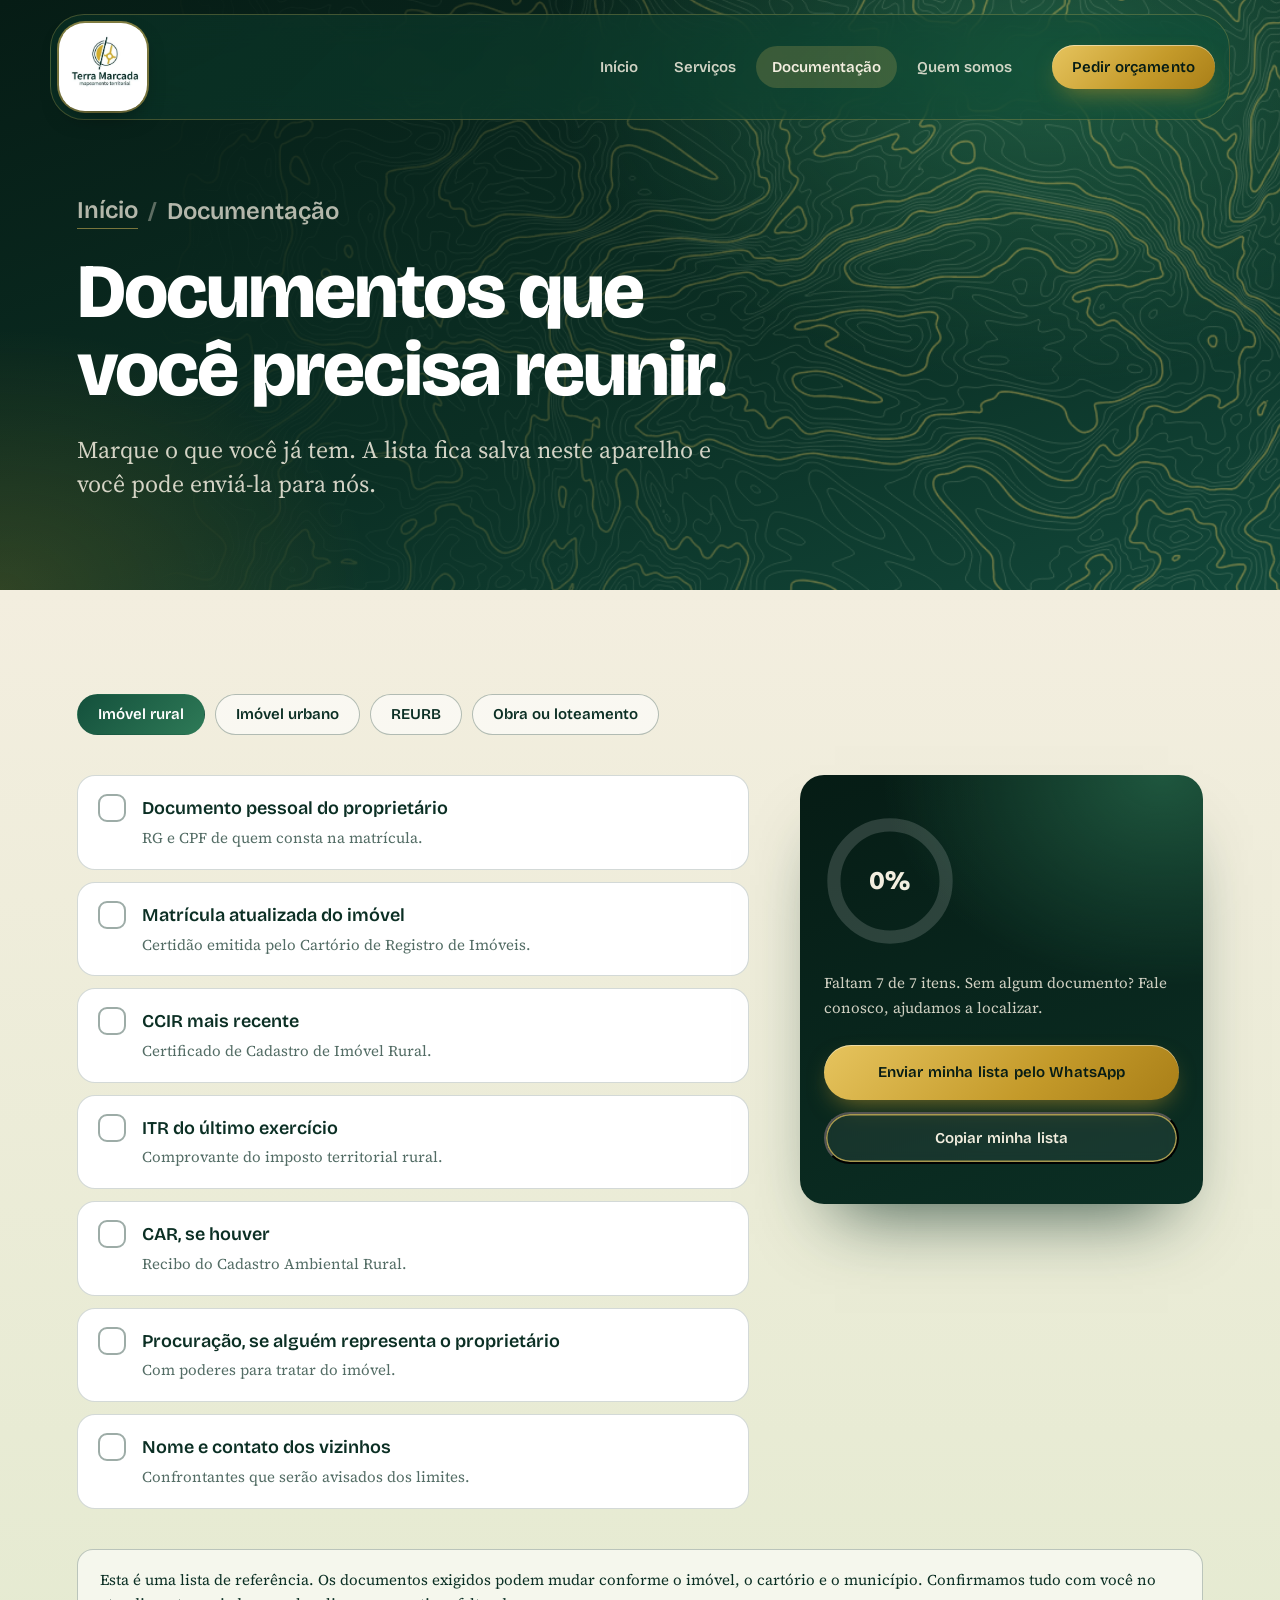
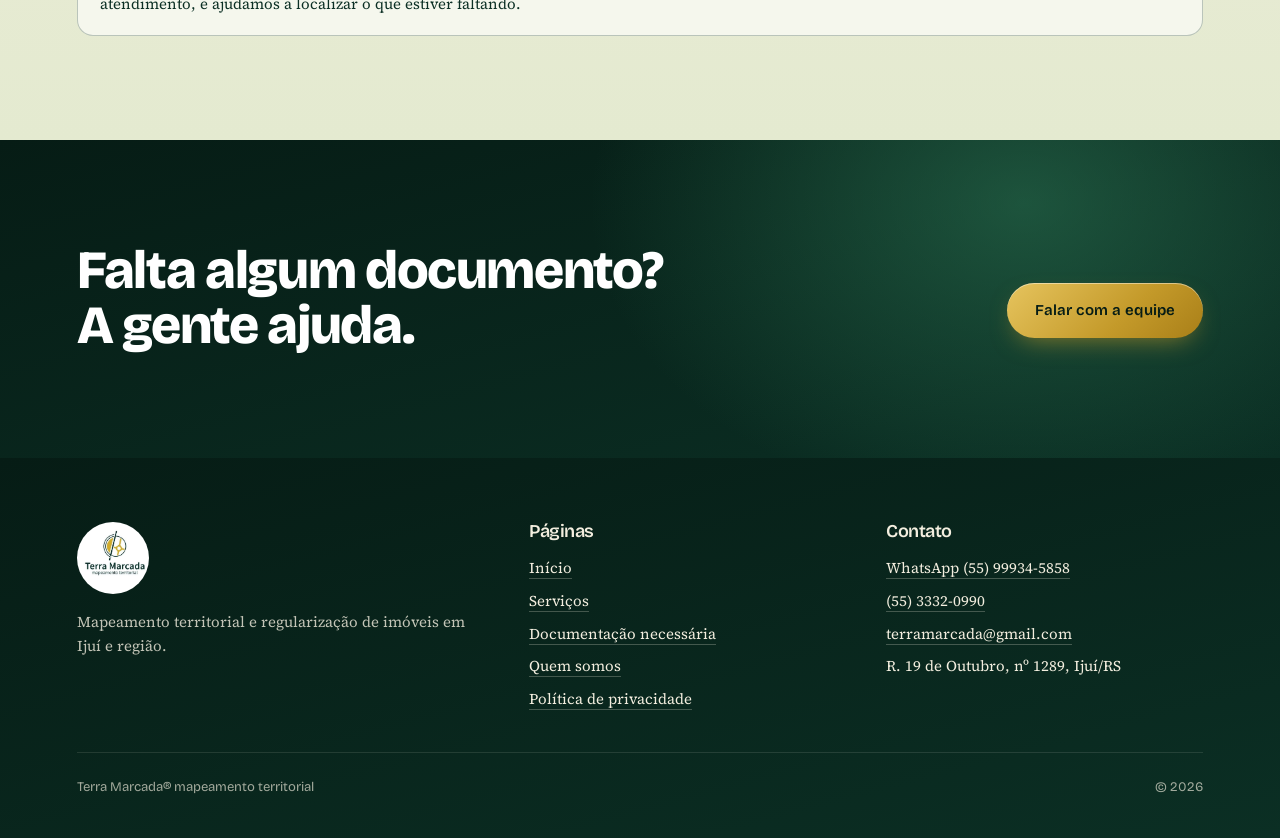
==== commit 52eeb31c: "Logo maior no menu e botão de voltar ao topo com progresso da página Co-Authored-By: Claude Sonnet 5" ====
--- a/documentacao.html
+++ b/documentacao.html
@@ -93,5 +93,6 @@
 <script src="terrain.js" defer></script>
 <script src="sites-incriveis.js" defer></script>
 <script src="paginas.js" defer></script>
+<script src="topo.js" defer></script>
 </body>
 </html>
--- a/site.css
+++ b/site.css
@@ -37,11 +37,11 @@
 .acoes{display:flex;flex-wrap:wrap;gap:12px}
 
 /* navegação */
-.nav{position:fixed;z-index:60;top:14px;left:50%;translate:-50% 0;width:min(1180px,100% - 28px);display:flex;align-items:center;gap:var(--e3);padding:8px 10px 8px 12px;border-radius:999px;background:linear-gradient(135deg,rgba(11,47,36,.72),rgba(20,80,60,.55));border:1px solid rgba(230,196,94,.25);backdrop-filter:blur(16px) saturate(1.3);-webkit-backdrop-filter:blur(16px) saturate(1.3);color:var(--areia);transition:transform .5s var(--suave),box-shadow .4s}
+.nav{position:fixed;z-index:60;top:14px;left:50%;translate:-50% 0;width:min(1180px,100% - 28px);display:flex;align-items:center;gap:var(--e3);padding:8px 14px 8px 8px;border-radius:34px;background:linear-gradient(135deg,rgba(11,47,36,.78),rgba(20,80,60,.55));border:1px solid rgba(230,196,94,.25);backdrop-filter:blur(16px) saturate(1.3);-webkit-backdrop-filter:blur(16px) saturate(1.3);color:var(--areia);transition:transform .5s var(--suave),box-shadow .4s}
 .nav.sombra{box-shadow:0 18px 40px -18px rgba(0,0,0,.55)}
 .nav.some{transform:translateY(-140%)}
-.nav-logo{display:block;width:48px;height:48px;border-radius:50%;overflow:hidden;background:#fff;flex:none}
-.nav-logo img{width:100%;height:100%;object-fit:cover}
+.nav-logo{display:block;width:88px;height:88px;border-radius:26px;overflow:hidden;background:#fff;flex:none;box-shadow:0 10px 24px -10px rgba(0,0,0,.6),0 0 0 2px rgba(230,196,94,.55);transition:transform .4s var(--suave)}
+.nav-logo img{width:100%;height:100%;object-fit:contain;padding:4px}
 .nav-links{display:flex;gap:4px;margin-left:auto}
 .nav-links a{font-family:var(--titulo);font-size:var(--s1);font-weight:600;text-decoration:none;padding:9px 16px;border-radius:999px;opacity:.85;transition:background .3s,opacity .3s}
 .nav-links a:hover{background:rgba(255,255,255,.1);opacity:1}
@@ -233,6 +233,8 @@
 
 /* responsivo */
 @media (max-width:900px){
+  .nav-logo{width:68px;height:68px;border-radius:20px}
+  .nav{border-radius:26px}
   .nav-links{display:none}.nav .btn{margin-left:auto}
   .hero{padding-top:110px;align-items:flex-start}
   .hero-grade{grid-template-columns:1fr}
@@ -276,3 +278,15 @@
 .fx-reduzido .painel{width:100%;max-width:580px}
 .fx-reduzido .hud{display:none}
 .fx-reduzido .voo{background:linear-gradient(160deg,var(--abismo),var(--floresta))}
+
+/* voltar ao topo, com anel de progresso da página */
+.topo-btn{position:fixed;right:var(--e2);bottom:var(--e2);z-index:45;width:54px;height:54px;border-radius:50%;border:0;padding:0;cursor:pointer;color:var(--ouro-claro);background:linear-gradient(160deg,var(--abismo),var(--pinheiro));box-shadow:0 14px 28px -12px rgba(0,0,0,.7);opacity:0;transform:translateY(16px) scale(.9);pointer-events:none;transition:opacity .4s,transform .4s var(--suave)}
+.topo-btn.on{opacity:1;transform:none;pointer-events:auto}
+.topo-btn:hover{transform:translateY(-3px)}
+.topo-btn svg{position:absolute;inset:0;width:100%;height:100%}
+.topo-btn .trilho-a{fill:none;stroke:rgba(243,238,223,.18);stroke-width:3}
+.topo-btn .barra-a{fill:none;stroke:var(--ouro-claro);stroke-width:3;stroke-linecap:round;stroke-dasharray:138.2;stroke-dashoffset:138.2;transform:rotate(-90deg);transform-origin:center;filter:drop-shadow(0 0 4px rgba(230,196,94,.7))}
+.topo-btn .seta{fill:none;stroke:currentColor;stroke-width:2.2;stroke-linecap:round;stroke-linejoin:round}
+.wa-pill + .topo-btn{bottom:76px}
+@media (max-width:900px){.topo-btn{right:10px;bottom:10px}.wa-pill + .topo-btn{bottom:64px}}
+@media (prefers-reduced-motion:reduce){.topo-btn{transition:none}.topo-btn:hover{transform:none}}
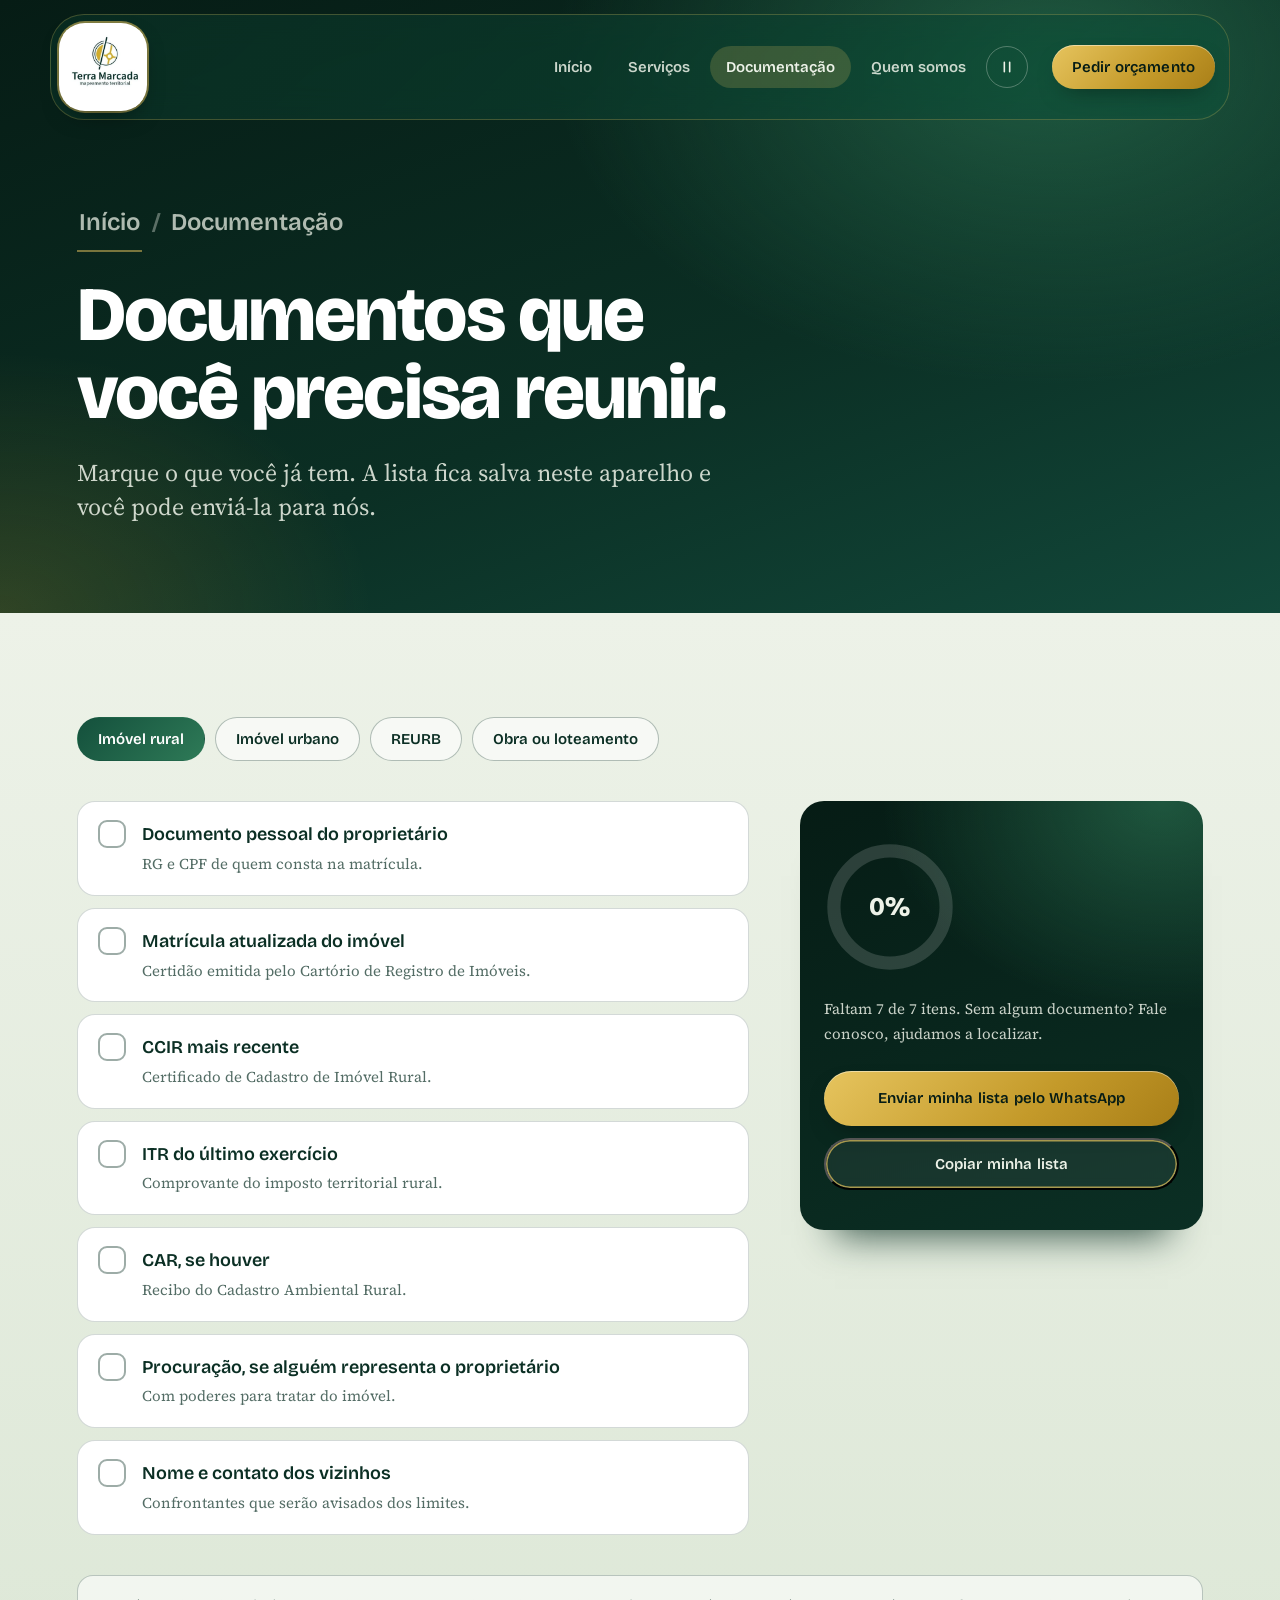
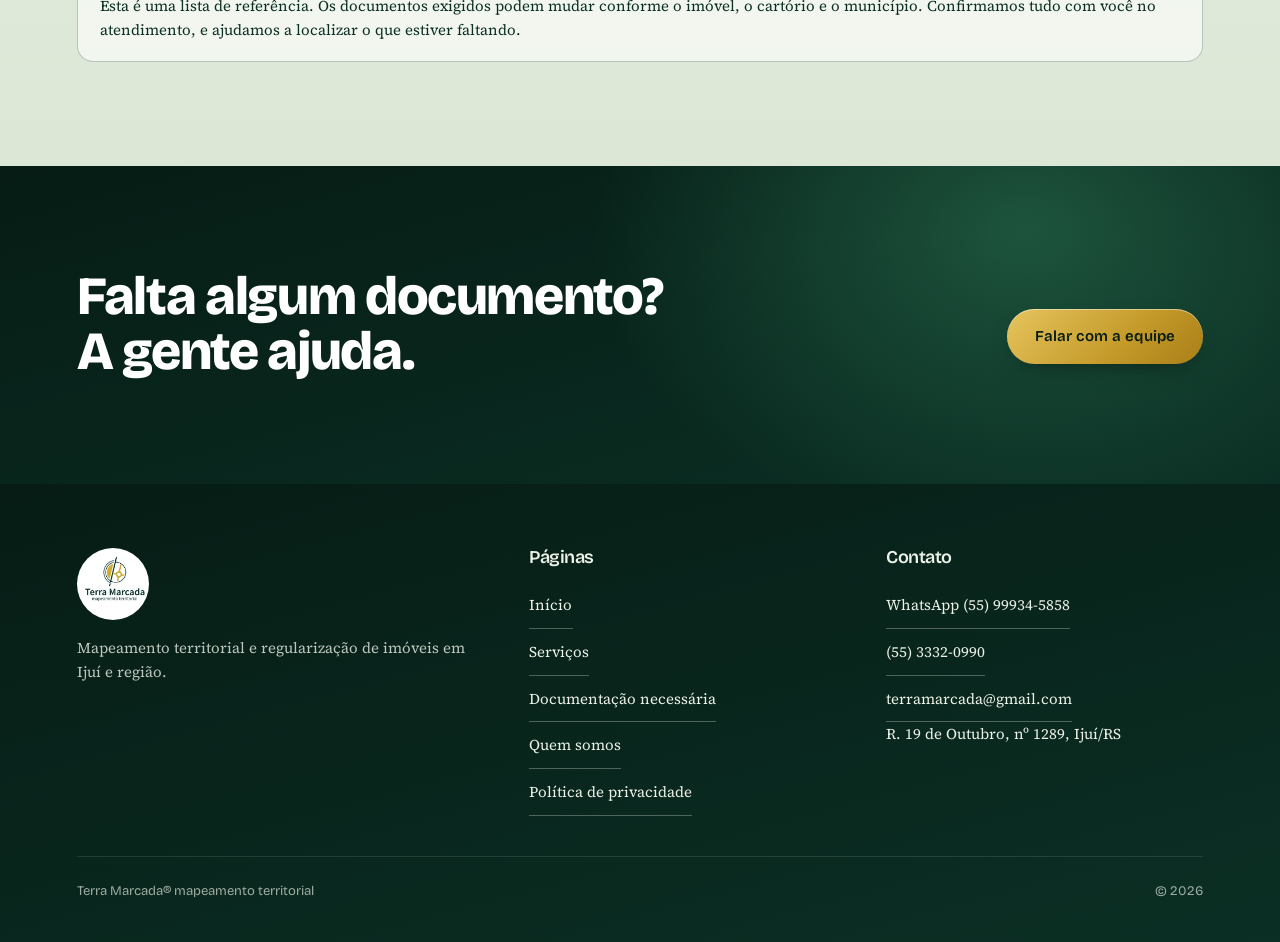
==== commit dc3686c8: "Aplica a auditoria: menu mobile, relevo em Web Worker, acessibilidade, imagens otimizadas e identida" ====
--- a/documentacao.html
+++ b/documentacao.html
@@ -6,6 +6,9 @@
   <title>Documentação necessária | Terra Marcada</title>
   <meta name="description" content="Lista de documentos para georreferenciamento, regularização de imóveis, REURB e obras. Marque o que você já tem e envie para a Terra Marcada.">
   <meta name="theme-color" content="#061C15">
+  <meta property="og:image" content="assets/logo.png">
+  <meta property="og:type" content="website">
+  <meta property="og:locale" content="pt_BR">
   <link rel="icon" href="assets/logo.png">
   <link rel="preconnect" href="https://fonts.googleapis.com">
   <link rel="preconnect" href="https://fonts.gstatic.com" crossorigin>
@@ -13,19 +16,22 @@
   <link rel="stylesheet" href="sites-incriveis.css">
   <link rel="stylesheet" href="site.css">
   <link rel="stylesheet" href="pages.css">
+<noscript><style>[data-fx]{opacity:1!important;transform:none!important}.terra-cv{display:none}.fx-etapa{opacity:1!important;visibility:visible!important}</style></noscript>
 </head>
 <body class="pg" data-pagina="documentacao">
+<a class="pular" href="#conteudo">Pular para o conteúdo</a>
 <header class="nav" id="nav">
   <a href="index.html" class="nav-logo" aria-label="Terra Marcada, início"><img src="assets/logo.png" alt="Terra Marcada" width="447" height="447"></a>
-  <nav class="nav-links" aria-label="Principal">
+  <nav class="nav-links" id="menu" aria-label="Principal">
     <a href="index.html">Início</a>
     <a href="servicos.html">Serviços</a>
     <a href="documentacao.html" aria-current="page">Documentação</a>
     <a href="sobre.html">Quem somos</a>
   </nav>
   <a class="btn btn-sm" data-wa="Olá, Terra Marcada! Gostaria de um orçamento." href="https://wa.me/5555999345858">Pedir orçamento</a>
+  <button type="button" class="burger" id="burger" aria-label="Abrir menu" aria-expanded="false" aria-controls="menu"><span></span><span></span></button>
 </header>
-<main>
+<main id="conteudo" tabindex="-1">
 <section class="pg-hero escuro">
   <canvas data-terra="lines" class="terra-cv linhas" aria-hidden="true"></canvas>
   <div class="pg-hero-in">
@@ -90,9 +96,11 @@
   </div>
   <div class="foot-fim"><span>Terra Marcada® mapeamento territorial</span><span>© <span id="ano">2026</span></span></div>
 </footer>
+<script src="config.js" defer></script>
 <script src="terrain.js" defer></script>
 <script src="sites-incriveis.js" defer></script>
 <script src="paginas.js" defer></script>
 <script src="topo.js" defer></script>
+<script src="nav.js" defer></script>
 </body>
 </html>
--- a/site.css
+++ b/site.css
@@ -3,7 +3,8 @@
    Tipos: Bricolage Grotesque (títulos, dados) + Source Serif 4 (texto). */
 :root{
   --abismo:#061C15; --floresta:#0B2F24; --pinheiro:#14503C; --musgo:#2E7A57; --folha:#6FA27A;
-  --ouro:#C49A2A; --ouro-claro:#E6C45E; --areia:#F3EEDF; --areia-2:#E4EAD0; --tinta:#0B2F24; --azul:#2B6CB0;
+  --ouro:#C49A2A; --ouro-escuro:#A97F18; --floresta-2:#12483A;
+  --abismo-rgb:6 28 21; --floresta-rgb:11 47 36; --pinheiro-rgb:20 80 60; --musgo-rgb:46 122 87; --ouro-rgb:196 154 42; --ouro-claro-rgb:230 196 94; --areia-rgb:237 242 232; --ouro-claro:#E6C45E; --areia:#EDF2E8; --areia-2:#DCE7D6; --tinta:#0B2F24; --azul:#2B6CB0; --wa-1:#25b866; --wa-2:#128c4a;
   --titulo:"Bricolage Grotesque","Helvetica Neue",Arial,sans-serif;
   --texto:"Source Serif 4",Georgia,"Times New Roman",serif;
   --s1:.9375rem; --s2:1.125rem; --s3:1.5rem; --s4:2.25rem; --s5:clamp(2rem,4.2vw,3.4rem); --s6:clamp(2.7rem,7.2vw,5.6rem);
@@ -12,7 +13,7 @@
   --suave:cubic-bezier(.22,1,.36,1);
 }
 *{box-sizing:border-box;margin:0;padding:0}
-html{scroll-behavior:smooth}
+html{scroll-behavior:smooth;overflow-x:clip}
 body{font-family:var(--texto);font-size:var(--s2);line-height:1.65;background:var(--areia);color:var(--tinta);-webkit-font-smoothing:antialiased;overflow-x:clip}
 img{display:block;max-width:100%;height:auto}
 a{color:inherit}
@@ -27,89 +28,86 @@
 .terra-cv.pronto{opacity:1}
 
 /* botões */
-.btn{position:relative;overflow:hidden;display:inline-flex;align-items:center;justify-content:center;padding:15px 28px;border-radius:999px;font-family:var(--titulo);font-weight:600;font-size:var(--s1);letter-spacing:.01em;text-decoration:none;color:var(--abismo);background:linear-gradient(135deg,var(--ouro-claro),var(--ouro) 60%,#A97F18);box-shadow:0 10px 26px -10px rgba(196,154,42,.7),inset 0 1px 0 rgba(255,255,255,.45);margin-top:var(--e3);transition:transform .35s var(--suave),box-shadow .35s}
+.btn{position:relative;overflow:hidden;display:inline-flex;align-items:center;justify-content:center;padding:15px 28px;border-radius:999px;font-family:var(--titulo);font-weight:600;font-size:var(--s1);letter-spacing:.01em;text-decoration:none;color:var(--abismo);background:linear-gradient(135deg,var(--ouro-claro),var(--ouro) 60%,var(--ouro-escuro));box-shadow:0 10px 24px -12px rgba(0,0,0,.5),inset 0 1px 0 rgba(255,255,255,.45);margin-top:var(--e3);transition:transform .35s var(--suave),box-shadow .35s}
 .btn::after{content:"";position:absolute;inset:0;background:linear-gradient(110deg,transparent 30%,rgba(255,255,255,.5) 50%,transparent 70%);transform:translateX(-130%);transition:transform .8s var(--suave)}
-.btn:hover{transform:translateY(-2px);box-shadow:0 16px 30px -12px rgba(196,154,42,.85),inset 0 1px 0 rgba(255,255,255,.45)}
+.btn:hover{transform:translateY(-2px);box-shadow:0 16px 28px -14px rgba(0,0,0,.55),inset 0 1px 0 rgba(255,255,255,.45)}
 .btn:hover::after{transform:translateX(130%)}
-.btn-vazado{background:rgba(255,255,255,.06);color:inherit;box-shadow:inset 0 0 0 1.5px rgba(230,196,94,.7);backdrop-filter:blur(6px)}
-.btn-vazado:hover{background:rgba(230,196,94,.16);box-shadow:inset 0 0 0 1.5px var(--ouro-claro)}
+.btn-vazado{background:rgba(255,255,255,.06);color:inherit;box-shadow:inset 0 0 0 1.5px rgb(var(--ouro-claro-rgb) / .7);backdrop-filter:blur(6px)}
+.btn-vazado:hover{background:rgb(var(--ouro-claro-rgb) / .16);box-shadow:inset 0 0 0 1.5px var(--ouro-claro)}
 .btn-sm{padding:10px 20px;margin:0}
 .acoes{display:flex;flex-wrap:wrap;gap:12px}
 
 /* navegação */
-.nav{position:fixed;z-index:60;top:14px;left:50%;translate:-50% 0;width:min(1180px,100% - 28px);display:flex;align-items:center;gap:var(--e3);padding:8px 14px 8px 8px;border-radius:34px;background:linear-gradient(135deg,rgba(11,47,36,.78),rgba(20,80,60,.55));border:1px solid rgba(230,196,94,.25);backdrop-filter:blur(16px) saturate(1.3);-webkit-backdrop-filter:blur(16px) saturate(1.3);color:var(--areia);transition:transform .5s var(--suave),box-shadow .4s}
-.nav.sombra{box-shadow:0 18px 40px -18px rgba(0,0,0,.55)}
+.nav{position:fixed;z-index:60;top:14px;left:50%;translate:-50% 0;width:min(1180px,100% - 28px);display:flex;align-items:center;gap:var(--e3);padding:8px 14px 8px 8px;border-radius:34px;background:linear-gradient(135deg,rgb(var(--floresta-rgb) / .78),rgb(var(--pinheiro-rgb) / .55));border:1px solid rgb(var(--ouro-claro-rgb) / .25);backdrop-filter:blur(16px) saturate(1.3);-webkit-backdrop-filter:blur(16px) saturate(1.3);color:var(--areia);transition:transform .5s var(--suave),box-shadow .4s}
+.nav.sombra{box-shadow:0 18px 36px -18px rgba(0,0,0,.55)}
 .nav.some{transform:translateY(-140%)}
-.nav-logo{display:block;width:88px;height:88px;border-radius:26px;overflow:hidden;background:#fff;flex:none;box-shadow:0 10px 24px -10px rgba(0,0,0,.6),0 0 0 2px rgba(230,196,94,.55);transition:transform .4s var(--suave)}
+.nav-logo{display:block;width:88px;height:88px;border-radius:26px;overflow:hidden;background:#fff;flex:none;box-shadow:0 10px 24px -10px rgba(0,0,0,.6),0 0 0 2px rgb(var(--ouro-claro-rgb) / .55);transition:transform .4s var(--suave)}
 .nav-logo img{width:100%;height:100%;object-fit:contain;padding:4px}
 .nav-links{display:flex;gap:4px;margin-left:auto}
 .nav-links a{font-family:var(--titulo);font-size:var(--s1);font-weight:600;text-decoration:none;padding:9px 16px;border-radius:999px;opacity:.85;transition:background .3s,opacity .3s}
 .nav-links a:hover{background:rgba(255,255,255,.1);opacity:1}
 
 /* WhatsApp fixo e painel de voo */
-.wa-pill{position:fixed;right:var(--e2);bottom:var(--e2);z-index:40;display:flex;gap:8px;align-items:center;padding:12px 20px;border-radius:999px;background:linear-gradient(135deg,#25b866,#128c4a);color:#fff;font-family:var(--titulo);font-weight:600;font-size:var(--s1);text-decoration:none;box-shadow:0 14px 28px -12px rgba(18,140,74,.8);opacity:0;transform:translateY(16px);pointer-events:none;transition:opacity .4s,transform .4s var(--suave)}
+.wa-pill{position:fixed;right:var(--e2);bottom:var(--e2);z-index:40;display:flex;gap:8px;align-items:center;padding:12px 20px;border-radius:999px;background:linear-gradient(135deg,var(--wa-1),var(--wa-2));color:#fff;font-family:var(--titulo);font-weight:600;font-size:var(--s1);text-decoration:none;box-shadow:0 14px 28px -12px rgba(18,140,74,.8);opacity:0;transform:translateY(16px);pointer-events:none;transition:opacity .4s,transform .4s var(--suave)}
 .wa-pill.on{opacity:1;transform:none;pointer-events:auto}
-.hud{position:fixed;right:var(--e2);top:84px;z-index:40;padding:12px 16px;border-radius:14px;border:1px solid rgba(230,196,94,.45);background:linear-gradient(160deg,rgba(6,28,21,.88),rgba(20,80,60,.78));color:var(--areia);font-family:var(--titulo);font-size:.82rem;letter-spacing:.04em;min-width:176px;opacity:0;transform:translateY(-12px);transition:opacity .5s,transform .5s var(--suave);font-variant-numeric:tabular-nums}
+.hud{position:fixed;right:var(--e2);top:84px;z-index:40;padding:12px 16px;border-radius:14px;border:1px solid rgb(var(--ouro-claro-rgb) / .45);background:linear-gradient(160deg,rgb(var(--abismo-rgb) / .88),rgb(var(--pinheiro-rgb) / .78));color:var(--areia);font-family:var(--titulo);font-size:.82rem;letter-spacing:.04em;min-width:176px;opacity:0;transform:translateY(-12px);transition:opacity .5s,transform .5s var(--suave);font-variant-numeric:tabular-nums}
 .hud.on{opacity:1;transform:none}
 .hud-row{display:flex;justify-content:space-between;gap:20px}
 .hud-row span{opacity:.6}
 .hud-escala{margin-top:8px;display:flex;align-items:center;gap:10px}
 .hud-escala i{display:block;width:64px;height:6px;border:1px solid var(--ouro-claro);border-top:0}
-.hud-escala span{font-size:.74rem;opacity:.8}
+.hud-escala span{font-size:.8rem;opacity:.8}
 
 /* 1 · hero */
 .hero{position:relative;min-height:100svh;overflow:hidden;display:flex;align-items:center;padding:120px var(--gutter) 150px;background:
-  radial-gradient(900px 620px at 80% 18%,rgba(46,122,87,.6),transparent 62%),
-  radial-gradient(700px 520px at 8% 92%,rgba(196,154,42,.2),transparent 62%),
-  linear-gradient(160deg,var(--abismo),var(--floresta) 55%,#12483A)}
+  radial-gradient(900px 620px at 80% 18%,rgb(var(--musgo-rgb) / .6),transparent 62%),
+  radial-gradient(700px 520px at 8% 92%,rgb(var(--ouro-rgb) / .2),transparent 62%),
+  linear-gradient(160deg,var(--abismo),var(--floresta) 55%,var(--floresta-2))}
 .hero-bg{position:absolute;inset:0;pointer-events:none}
 .hero-linhas{position:absolute;inset:-6%;width:112%;height:112%;animation:deriva 46s ease-in-out infinite alternate;-webkit-mask-image:linear-gradient(90deg,transparent 12%,#000 60%);mask-image:linear-gradient(90deg,transparent 12%,#000 60%)}
 .hero-linhas.pronto{opacity:.9}
 @keyframes deriva{from{transform:translate3d(-1.5%,1%,0) scale(1.02)}to{transform:translate3d(1.5%,-1%,0) scale(1.1)}}
-.hero-brilho{position:absolute;inset:0;background:radial-gradient(520px 520px at 72% 48%,rgba(230,196,94,.16),transparent 70%);animation:respira 7s ease-in-out infinite}
+.hero-brilho{position:absolute;inset:0;background:radial-gradient(520px 520px at 72% 48%,rgb(var(--ouro-claro-rgb) / .16),transparent 70%);animation:respira 7s ease-in-out infinite}
 @keyframes respira{50%{opacity:.55}}
 .hero-grade{position:relative;display:grid;grid-template-columns:minmax(0,1.05fr) minmax(0,.95fr);gap:var(--e4);align-items:center;width:100%;max-width:1280px;margin:0 auto}
 .hero h1{color:#fff;text-shadow:0 8px 40px rgba(0,0,0,.35)}
-.sub{font-size:var(--s3);line-height:1.4;margin:var(--e3) 0 var(--e3);max-width:24em;color:rgba(243,238,223,.86)}
+.sub{font-size:var(--s3);line-height:1.4;margin:var(--e3) 0 var(--e3);max-width:24em;color:rgb(var(--areia-rgb) / .86)}
 .hero-vis{position:relative;aspect-ratio:1;width:100%;max-width:600px;justify-self:center}
 .rota{position:absolute;inset:0;width:100%;height:100%;overflow:visible}
-.rota path{fill:none;stroke:var(--ouro-claro);stroke-width:2.5;stroke-linecap:round;stroke-dasharray:1;stroke-dashoffset:1;filter:drop-shadow(0 0 6px rgba(230,196,94,.7));animation:tracar 3.2s var(--suave) 1.4s forwards}
+.rota path{fill:none;stroke:var(--ouro-claro);stroke-width:2.5;stroke-linecap:round;stroke-dasharray:1;stroke-dashoffset:1;animation:tracar 3.2s var(--suave) 1.4s forwards}
 @keyframes tracar{to{stroke-dashoffset:0}}
 .ping{position:absolute;inset:0;display:grid;place-items:center}
-.ping i{position:absolute;width:42%;aspect-ratio:1;border-radius:50%;border:1.5px solid rgba(230,196,94,.7);animation:onda 4.2s ease-out infinite;opacity:0}
+.ping i{position:absolute;width:42%;aspect-ratio:1;border-radius:50%;border:1.5px solid rgb(var(--ouro-claro-rgb) / .7);animation:onda 4.2s ease-out infinite;opacity:0}
 .ping i:nth-child(2){animation-delay:1.4s}.ping i:nth-child(3){animation-delay:2.8s}
 @keyframes onda{0%{transform:scale(.7);opacity:.8}100%{transform:scale(2.1);opacity:0}}
-.anel{position:absolute;inset:6%;border-radius:50%;border:1.5px dashed rgba(230,196,94,.45);animation:gira 60s linear infinite}
+.anel{position:absolute;inset:6%;border-radius:50%;border:1.5px dashed rgb(var(--ouro-claro-rgb) / .45);animation:gira 60s linear infinite}
 @keyframes gira{to{transform:rotate(360deg)}}
-.hero-drone{position:absolute;inset:9%;width:82%;height:82%;object-fit:contain;filter:drop-shadow(0 40px 36px rgba(0,0,0,.5)) drop-shadow(0 0 40px rgba(46,122,87,.45));animation:entra 1.6s var(--suave) .6s both,flutua 6s ease-in-out 2.2s infinite}
+.hero-drone{position:absolute;inset:9%;width:82%;height:82%;object-fit:contain;filter:drop-shadow(0 40px 36px rgba(0,0,0,.5));animation:entra 1.6s var(--suave) .6s both,flutua 6s ease-in-out 2.2s infinite}
 @keyframes entra{from{opacity:0;transform:translateY(60px) scale(.88) rotate(-4deg)}to{opacity:1;transform:none}}
 @keyframes flutua{0%,100%{transform:translateY(0) rotate(-1.2deg)}50%{transform:translateY(-18px) rotate(1.2deg)}}
-.ficha{position:absolute;padding:9px 16px;border-radius:999px;font-family:var(--titulo);font-size:.84rem;font-weight:600;color:var(--areia);background:linear-gradient(135deg,rgba(255,255,255,.16),rgba(255,255,255,.05));border:1px solid rgba(230,196,94,.4);backdrop-filter:blur(10px);-webkit-backdrop-filter:blur(10px);white-space:nowrap;opacity:0;animation:surge .8s var(--suave) forwards,bob 6s ease-in-out infinite}
-.ficha::before{content:"";display:inline-block;width:8px;height:8px;border-radius:50%;background:var(--ouro-claro);margin-right:9px;box-shadow:0 0 0 4px rgba(230,196,94,.25)}
+.ficha{position:absolute;display:flex;align-items:center;padding:9px 16px;border-radius:999px;font-family:var(--titulo);font-size:.84rem;font-weight:600;color:var(--areia);background:linear-gradient(135deg,rgba(255,255,255,.16),rgba(255,255,255,.05));border:1px solid rgb(var(--ouro-claro-rgb) / .4);backdrop-filter:blur(10px);-webkit-backdrop-filter:blur(10px);white-space:nowrap;opacity:0;animation:surge .8s var(--suave) forwards,bob 6s ease-in-out infinite}
+.ficha::before{content:"";flex:none;width:16px;height:16px;margin-right:9px;background:url("data:image/svg+xml,%3Csvg xmlns='http://www.w3.org/2000/svg' viewBox='0 0 24 24'%3E%3Ccircle cx='12' cy='12' r='9' fill='none' stroke='%23E6C45E' stroke-width='2'/%3E%3Cpath d='M12 1v6M12 17v6M1 12h6M17 12h6' stroke='%23E6C45E' stroke-width='2' stroke-linecap='round'/%3E%3Ccircle cx='12' cy='12' r='2.6' fill='%23E6C45E'/%3E%3C/svg%3E") center/contain no-repeat}
 .f1{top:8%;left:2%;animation-delay:2.2s,2.2s}.f2{top:54%;right:-4%;animation-delay:2.5s,3s}.f3{bottom:8%;left:8%;animation-delay:2.8s,4s}
 @keyframes surge{from{opacity:0;transform:translateY(14px) scale(.9)}to{opacity:1;transform:none}}
 @keyframes bob{50%{translate:0 -12px}}
 
 /* faixa de diferenciais */
-.faixa{position:relative;z-index:3;margin:-46px 0 -30px;transform:rotate(-1.6deg);background:linear-gradient(100deg,#A97F18,var(--ouro) 30%,var(--ouro-claro) 55%,var(--ouro) 80%,#A97F18);color:var(--abismo);overflow:hidden;box-shadow:0 20px 40px -20px rgba(0,0,0,.5)}
-.faixa-trilho{display:flex;width:max-content;animation:corre 38s linear infinite}
-.faixa:hover .faixa-trilho{animation-play-state:paused}
+.faixa{position:relative;z-index:3;margin:-46px 0 -30px;transform:rotate(-1.6deg);background:linear-gradient(100deg,var(--ouro-escuro),var(--ouro) 30%,var(--ouro-claro) 55%,var(--ouro) 80%,var(--ouro-escuro));color:var(--abismo);overflow:hidden;box-shadow:0 20px 36px -20px rgba(0,0,0,.5)}
 .faixa-lista{display:flex;flex:none;list-style:none}
-.faixa-lista li{display:flex;align-items:center;gap:var(--e3);padding:18px var(--e3) 18px 0;font-family:var(--titulo);font-weight:800;font-size:var(--s3);letter-spacing:-.01em;white-space:nowrap}
-.faixa-lista li::after{content:"";width:14px;height:14px;rotate:45deg;background:var(--abismo);opacity:.8;margin-left:var(--e3)}
-@keyframes corre{to{transform:translateX(-50%)}}
+.faixa-lista li{display:flex;align-items:center;gap:var(--e2);padding:18px var(--e2) 18px 0;font-family:var(--titulo);font-weight:800;font-size:clamp(1rem,1.5vw,1.4rem);letter-spacing:-.01em;white-space:nowrap}
+.faixa-lista li::after{content:"";width:12px;height:12px;rotate:45deg;background:var(--abismo);opacity:.8;margin-left:var(--e2)}
 
 /* seções */
-.cena{position:relative;padding:var(--e6) var(--gutter)}
+.cena{position:relative;padding:var(--e6) var(--gutter);overflow-x:clip}
 .grade{display:grid;grid-template-columns:minmax(0,1fr) minmax(0,1fr);gap:clamp(32px,6vw,96px);align-items:center;max-width:1280px;margin:0 auto}
 .col-txt h2{margin-bottom:var(--e3)}
 .col-txt p{color:inherit;opacity:.85}
 
 /* 2 · problema */
-.problema{background:radial-gradient(800px 500px at 15% 20%,rgba(46,122,87,.14),transparent 60%),linear-gradient(180deg,var(--areia),var(--areia-2));padding-top:calc(var(--e6) + 20px)}
-.moldura{position:relative;aspect-ratio:640/540;width:100%;max-width:600px;margin:0 auto;border-radius:20px;overflow:hidden;box-shadow:0 40px 70px -30px rgba(11,47,36,.6),0 0 0 1px rgba(11,47,36,.2),0 0 0 10px rgba(255,255,255,.55)}
+.problema{background:radial-gradient(800px 500px at 15% 20%,rgb(var(--musgo-rgb) / .14),transparent 60%),linear-gradient(180deg,var(--areia),var(--areia-2));padding-top:calc(var(--e6) + 20px)}
+.moldura{background:#E7E3CA;position:relative;aspect-ratio:640/540;width:100%;max-width:600px;margin:0 auto;border-radius:20px;overflow:hidden;box-shadow:0 40px 36px -30px rgb(var(--floresta-rgb) / .6),0 0 0 1px rgb(var(--floresta-rgb) / .2),0 0 0 10px rgba(255,255,255,.55)}
 .moldura canvas,.moldura svg{position:absolute;inset:0;width:100%;height:100%}
-.moldura figcaption{position:absolute;left:14px;bottom:12px;padding:6px 14px;border-radius:999px;background:rgba(6,28,21,.8);color:var(--areia);font-family:var(--titulo);font-size:.8rem;font-weight:600}
+.moldura figcaption{position:absolute;left:14px;bottom:12px;padding:6px 14px;border-radius:999px;background:var(--abismo);color:var(--areia);font-family:var(--titulo);font-size:.8rem;font-weight:600}
 .aberta{fill:none;stroke:#fff;stroke-width:4;stroke-dasharray:12 10;filter:drop-shadow(0 1px 3px rgba(0,0,0,.6))}
 .lacuna{fill:none;stroke:var(--ouro-claro);stroke-width:4;stroke-dasharray:2 12;stroke-linecap:round;animation:pisca 2s ease-in-out infinite}
 @keyframes pisca{50%{opacity:.25}}
@@ -123,10 +121,10 @@
 .voo-bg{position:absolute;inset:0;overflow:hidden}
 .voo-pan{position:absolute;inset:-14% 0;will-change:transform}
 .voo-pan canvas{filter:saturate(1.1) contrast(1.05)}
-.voo-veu{position:absolute;inset:0;background:radial-gradient(900px 600px at 70% 50%,transparent,rgba(6,28,21,.55)),linear-gradient(100deg,rgba(6,28,21,.92) 0%,rgba(6,28,21,.62) 45%,rgba(11,47,36,.2) 100%)}
+.voo-veu{position:absolute;inset:0;background:radial-gradient(900px 600px at 70% 50%,transparent,rgb(var(--abismo-rgb) / .55)),linear-gradient(100deg,rgb(var(--abismo-rgb) / .92) 0%,rgb(var(--abismo-rgb) / .62) 45%,rgb(var(--floresta-rgb) / .2) 100%)}
 .voo-grade,.pico-grade{position:relative;width:100%;height:100%;max-width:1280px;margin:0 auto;padding:0 var(--gutter);display:grid;grid-template-columns:minmax(0,.9fr) minmax(0,1.1fr);gap:clamp(24px,5vw,80px);align-items:center}
-.painel-vidro{padding:clamp(22px,3vw,40px);border-radius:24px;background:linear-gradient(145deg,rgba(255,255,255,.14),rgba(255,255,255,.04));border:1px solid rgba(230,196,94,.3);backdrop-filter:blur(14px);-webkit-backdrop-filter:blur(14px);box-shadow:0 30px 60px -30px rgba(0,0,0,.6)}
-.claro-vidro{background:linear-gradient(145deg,rgba(255,255,255,.9),rgba(255,255,255,.62));border-color:rgba(11,47,36,.15);box-shadow:0 30px 60px -30px rgba(11,47,36,.45)}
+.painel-vidro{padding:clamp(22px,3vw,40px);border-radius:24px;background:linear-gradient(145deg,rgba(255,255,255,.14),rgba(255,255,255,.04));border:1px solid rgb(var(--ouro-claro-rgb) / .3);backdrop-filter:blur(14px);-webkit-backdrop-filter:blur(14px);box-shadow:0 30px 36px -30px rgba(0,0,0,.6)}
+.claro-vidro{background:linear-gradient(145deg,rgba(255,255,255,.9),rgba(255,255,255,.62));border-color:rgb(var(--floresta-rgb) / .15);box-shadow:0 30px 36px -30px rgb(var(--floresta-rgb) / .45)}
 .etapas{display:grid}
 .etapas .fx-etapa{grid-area:1/1;transition:opacity .5s ease}
 .etapas h2{margin-bottom:var(--e2)}
@@ -134,14 +132,14 @@
 .palco-dir{display:grid;place-items:center}
 .palco-dir>*{grid-area:1/1}
 .drone-cena{position:relative;width:min(62vh,46vw,560px);aspect-ratio:1;transition:opacity .6s}
-.radar{position:absolute;inset:-6%;border-radius:50%;background:conic-gradient(from 0deg,rgba(230,196,94,.0),rgba(230,196,94,.28) 12%,rgba(230,196,94,0) 14%);animation:gira 5s linear infinite;-webkit-mask-image:radial-gradient(circle,#000 60%,transparent 71%);mask-image:radial-gradient(circle,#000 60%,transparent 71%)}
-.radar i{position:absolute;inset:6%;border-radius:50%;border:1px solid rgba(230,196,94,.4)}
+.radar{position:absolute;inset:-6%;border-radius:50%;background:conic-gradient(from 0deg,rgb(var(--ouro-claro-rgb) / .0),rgb(var(--ouro-claro-rgb) / .28) 12%,rgb(var(--ouro-claro-rgb) / 0) 14%);animation:gira 5s linear infinite;-webkit-mask-image:radial-gradient(circle,#000 60%,transparent 71%);mask-image:radial-gradient(circle,#000 60%,transparent 71%)}
+.radar i{position:absolute;inset:6%;border-radius:50%;border:1px solid rgb(var(--ouro-claro-rgb) / .4)}
 .radar i+i{inset:22%}
-.drone{position:absolute;inset:4%;width:92%;height:92%;object-fit:contain;filter:drop-shadow(0 40px 30px rgba(0,0,0,.55)) drop-shadow(0 0 36px rgba(230,196,94,.25))}
-.chama{position:absolute;padding:8px 14px;border-radius:999px;font-family:var(--titulo);font-size:.8rem;font-weight:600;background:rgba(6,28,21,.7);border:1px solid rgba(230,196,94,.5);backdrop-filter:blur(8px);color:var(--areia);white-space:nowrap;animation:bob 6s ease-in-out infinite}
+.drone{position:absolute;inset:4%;width:92%;height:92%;object-fit:contain;filter:drop-shadow(0 40px 30px rgba(0,0,0,.55))}
+.chama{position:absolute;padding:8px 14px;border-radius:999px;font-family:var(--titulo);font-size:.8rem;font-weight:600;background:rgb(var(--abismo-rgb) / .7);border:1px solid rgb(var(--ouro-claro-rgb) / .5);backdrop-filter:blur(8px);color:var(--areia);white-space:nowrap;animation:bob 6s ease-in-out infinite}
 .c1{left:-6%;top:22%}.c2{right:-8%;bottom:20%;animation-delay:-3s}
 .foto-campo{opacity:0;transition:opacity .6s;margin:0;width:min(34vh,240px)}
-.foto-campo img{width:100%;border:6px solid var(--areia);border-radius:6px;box-shadow:0 30px 50px -20px rgba(0,0,0,.7);transform:rotate(2deg)}
+.foto-campo img{width:100%;border:6px solid var(--areia);border-radius:6px;box-shadow:0 30px 36px -20px rgba(0,0,0,.7);transform:rotate(2deg)}
 .foto-campo figcaption{margin-top:12px;font-family:var(--titulo);font-size:.82rem;font-weight:600;text-align:center}
 .voo[data-etapa="3"] .drone-cena{opacity:0}
 .voo[data-etapa="3"] .foto-campo{opacity:1}
@@ -149,44 +147,44 @@
 /* 4 · pico: a carta se forma */
 .pico{background:radial-gradient(900px 600px at 25% 40%,rgba(255,255,255,.7),transparent 65%),linear-gradient(180deg,var(--areia-2),var(--areia))}
 .pico-grade{grid-template-columns:minmax(0,1.5fr) minmax(0,.8fr);gap:clamp(20px,3vw,48px)}
-.prancha{position:relative;width:min(100%,calc((100vh - 120px)*1.5));aspect-ratio:3/2;justify-self:center;border-radius:14px;overflow:hidden;background:var(--floresta);box-shadow:0 50px 90px -40px rgba(11,47,36,.75),0 0 0 1px rgba(11,47,36,.3),0 0 0 10px rgba(255,255,255,.65)}
+.prancha{position:relative;width:min(100%,calc((100vh - 120px)*1.5));aspect-ratio:3/2;justify-self:center;border-radius:14px;overflow:hidden;background:#E7E3CA;box-shadow:0 50px 36px -40px rgb(var(--floresta-rgb) / .75),0 0 0 1px rgb(var(--floresta-rgb) / .3),0 0 0 10px rgba(255,255,255,.65)}
 .prancha canvas{position:absolute;inset:0}
 .prancha-mapa{position:absolute;inset:0;clip-path:inset(0 100% 0 0)}
 .prancha-mapa canvas{position:absolute;inset:0}
-.scan{position:absolute;top:0;bottom:0;left:0;width:3px;background:linear-gradient(180deg,transparent,var(--ouro-claro) 10%,var(--ouro-claro) 90%,transparent);box-shadow:0 0 22px 6px rgba(230,196,94,.7),-60px 0 90px 10px rgba(230,196,94,.18);opacity:0;will-change:transform}
+.scan{position:absolute;top:0;bottom:0;left:0;width:3px;background:linear-gradient(180deg,transparent,var(--ouro-claro) 10%,var(--ouro-claro) 90%,transparent);box-shadow:0 4px 12px rgba(0,0,0,.3);opacity:0;will-change:transform}
 .cad{position:absolute;inset:0;width:100%;height:100%}
 .cad .nb{fill:none;stroke:rgba(255,255,255,.85);stroke-width:2;stroke-dasharray:1;stroke-dashoffset:1}
 .cad .rd{fill:none;stroke:rgba(255,255,255,.9);stroke-width:12;stroke-linecap:round;stroke-dasharray:1;stroke-dashoffset:1}
-.cad .lot{fill:none;stroke:var(--ouro-claro);stroke-width:5;stroke-linejoin:round;stroke-dasharray:1;stroke-dashoffset:1;filter:drop-shadow(0 0 8px rgba(230,196,94,.8))}
-.cad .lotfill{fill:rgba(230,196,94,.26);opacity:0}
+.cad .lot{fill:none;stroke:var(--ouro-claro);stroke-width:5;stroke-linejoin:round;stroke-dasharray:1;stroke-dashoffset:1;filter:drop-shadow(0 1px 2px rgba(0,0,0,.55))}
+.cad .lotfill{fill:rgb(var(--ouro-claro-rgb) / .26);opacity:0}
 .cad .vx{fill:var(--abismo);stroke:#fff;stroke-width:3;opacity:0;transform-box:fill-box;transform-origin:center}
-.cad .vl{font-family:var(--titulo);font-weight:800;font-size:22px;fill:#fff;paint-order:stroke;stroke:rgba(6,28,21,.85);stroke-width:5px;opacity:0}
+.cad .vl{font-family:var(--titulo);font-weight:800;font-size:22px;fill:var(--abismo);paint-order:stroke;stroke:#fff;stroke-width:6px;opacity:0}
 .cad .dim{font-family:var(--titulo);font-weight:600;font-size:19px;fill:var(--abismo);opacity:0}
 .cad .dimbg{fill:rgba(255,255,255,.9);opacity:0}
 .cad .ctl{fill:var(--abismo);stroke:#fff;stroke-width:2.5;opacity:0}
 .cad-fixo .nb,.cad-fixo .rd,.cad-fixo .lot{stroke-dashoffset:0}
 .cad-fixo .lotfill,.cad-fixo .vx,.cad-fixo .vl,.cad-fixo .dim,.cad-fixo .dimbg,.cad-fixo .ctl{opacity:1}
 .rosa{position:absolute;right:14px;top:14px;width:58px;height:58px}
-.escala{position:absolute;left:16px;bottom:14px;display:flex;align-items:flex-end;gap:8px;padding:8px 12px;border-radius:10px;background:rgba(255,255,255,.88);font-family:var(--titulo);font-size:.74rem;font-weight:600;color:var(--abismo)}
+.escala{position:absolute;left:16px;bottom:14px;display:flex;align-items:flex-end;gap:8px;padding:8px 12px;border-radius:10px;background:rgba(255,255,255,.88);font-family:var(--titulo);font-size:.8rem;font-weight:600;color:var(--abismo)}
 .escala i{width:calc(var(--prancha-w,820px)*.139);max-width:130px;height:7px;border:2px solid var(--abismo);border-top:0;display:block;margin-right:2px}
-.selo{position:absolute;left:16px;top:14px;padding:6px 14px;border-radius:999px;background:rgba(6,28,21,.82);color:var(--areia);font-family:var(--titulo);font-size:.78rem;font-weight:600}
-.entrega{display:grid;grid-template-columns:repeat(3,auto);gap:var(--e3);margin-top:var(--e3);padding-top:var(--e2);border-top:1px solid rgba(11,47,36,.2);font-variant-numeric:tabular-nums}
+.selo{position:absolute;left:16px;top:14px;padding:6px 14px;border-radius:999px;background:var(--abismo);color:var(--areia);font-family:var(--titulo);font-size:.78rem;font-weight:600}
+.entrega{display:grid;grid-template-columns:repeat(3,auto);gap:var(--e3);margin-top:var(--e3);padding-top:var(--e2);border-top:1px solid rgb(var(--floresta-rgb) / .2);font-variant-numeric:tabular-nums}
 .entrega dt{font-size:.82rem;opacity:.7;font-family:var(--titulo)}
 .entrega dd{font-family:var(--titulo);font-weight:800;font-size:var(--s3);line-height:1.1}
 
 /* 5 · rigor */
-.rigor{background:radial-gradient(800px 600px at 85% 30%,rgba(46,122,87,.5),transparent 62%),radial-gradient(600px 400px at 0% 100%,rgba(196,154,42,.16),transparent 60%),linear-gradient(170deg,var(--abismo),var(--floresta))}
+.rigor{background:radial-gradient(800px 600px at 85% 30%,rgb(var(--musgo-rgb) / .5),transparent 62%),radial-gradient(600px 400px at 0% 100%,rgb(var(--ouro-rgb) / .16),transparent 60%),linear-gradient(170deg,var(--abismo),var(--floresta))}
 .grade-rigor{grid-template-columns:minmax(0,.8fr) minmax(0,1.2fr)}
 .checks{list-style:none;margin-top:var(--e3);display:grid;gap:12px}
 .checks li{display:flex;gap:14px;align-items:center;font-weight:600}
-.checks li::before{content:"";flex:none;width:22px;height:22px;border-radius:50%;background:linear-gradient(135deg,var(--ouro-claro),var(--ouro));box-shadow:0 0 0 5px rgba(230,196,94,.18)}
-.regua{--x:50%;position:relative;aspect-ratio:3/2;width:100%;border-radius:16px;overflow:hidden;box-shadow:0 40px 80px -30px rgba(0,0,0,.8),0 0 0 1px rgba(230,196,94,.5),0 0 0 10px rgba(230,196,94,.12);touch-action:pan-y}
+.checks li::before{content:"";flex:none;width:26px;height:26px;background:url("data:image/svg+xml,%3Csvg xmlns='http://www.w3.org/2000/svg' viewBox='0 0 24 24'%3E%3Ccircle cx='12' cy='12' r='9' fill='none' stroke='%23E6C45E' stroke-width='2'/%3E%3Cpath d='M12 1v6M12 17v6M1 12h6M17 12h6' stroke='%23E6C45E' stroke-width='2' stroke-linecap='round'/%3E%3Ccircle cx='12' cy='12' r='2.6' fill='%23E6C45E'/%3E%3C/svg%3E") center/contain no-repeat}
+.regua{--x:50%;position:relative;aspect-ratio:3/2;width:100%;border-radius:16px;overflow:hidden;box-shadow:0 40px 36px -30px rgba(0,0,0,.8),0 0 0 1px rgb(var(--ouro-claro-rgb) / .5),0 0 0 10px rgb(var(--ouro-claro-rgb) / .12);touch-action:pan-y}
 .cam{position:absolute;inset:0;width:100%;height:100%}
 .cam-mapa{clip-path:inset(0 0 0 var(--x))}
 .cam-mapa canvas{position:absolute;inset:0}
-.tag{position:absolute;top:12px;padding:7px 14px;border-radius:999px;font-family:var(--titulo);font-size:.8rem;font-weight:600;background:rgba(6,28,21,.85);color:var(--areia)}
+.tag{position:absolute;top:12px;padding:7px 14px;border-radius:999px;font-family:var(--titulo);font-size:.8rem;font-weight:600;background:var(--abismo);color:var(--areia)}
 .tag-e{left:12px}.tag-d{right:12px;background:linear-gradient(135deg,var(--ouro-claro),var(--ouro));color:var(--abismo)}
-.puxador{position:absolute;top:0;bottom:0;left:0;width:3px;background:var(--ouro-claro);box-shadow:0 0 18px 2px rgba(230,196,94,.7);pointer-events:none;will-change:transform}
+.puxador{position:absolute;top:0;bottom:0;left:0;width:3px;background:var(--ouro-claro);box-shadow:0 0 0 1px rgb(var(--abismo-rgb) / .4),0 6px 14px rgba(0,0,0,.35);pointer-events:none;will-change:transform}
 .puxador b{position:absolute;top:50%;left:50%;width:48px;height:48px;margin:-24px 0 0 -24px;border-radius:50%;background:linear-gradient(135deg,var(--ouro-claro),var(--ouro));color:var(--abismo);display:grid;place-items:center;font-size:1.1rem;font-style:normal;box-shadow:0 10px 24px -8px rgba(0,0,0,.6)}
 .regua-in{position:absolute;inset:0;width:100%;height:100%;opacity:0;cursor:ew-resize;-webkit-appearance:none;appearance:none;margin:0}
 .regua-in::-webkit-slider-thumb{-webkit-appearance:none;width:48px;height:100vh}
@@ -194,7 +192,7 @@
 .regua:focus-within .puxador b{outline:3px solid #fff}
 
 /* 6 · serviços */
-.servicos{background:radial-gradient(900px 600px at 90% 10%,rgba(196,154,42,.18),transparent 60%),radial-gradient(800px 600px at 5% 90%,rgba(46,122,87,.2),transparent 60%),linear-gradient(180deg,var(--areia-2),var(--areia))}
+.servicos{background:radial-gradient(900px 600px at 90% 10%,rgb(var(--ouro-rgb) / .18),transparent 60%),radial-gradient(800px 600px at 5% 90%,rgb(var(--musgo-rgb) / .2),transparent 60%),linear-gradient(180deg,var(--areia-2),var(--areia))}
 .servicos .fx-palco{align-items:center}
 .trilho{width:100%;gap:clamp(20px,3vw,40px);padding:0 var(--gutter)}
 .trilho::after{content:"";flex:none;width:var(--gutter)}
@@ -203,12 +201,10 @@
 .painel-reurb h2{margin-bottom:var(--e2)}
 .painel-reurb p{opacity:.85}
 .fatos{list-style:none;margin-top:var(--e3);display:grid;gap:12px}
-.fatos li{padding:14px 18px;border-radius:16px;background:linear-gradient(135deg,rgba(255,255,255,.85),rgba(255,255,255,.45));border:1px solid rgba(11,47,36,.12);font-size:var(--s1);display:flex;align-items:baseline;gap:12px}
+.fatos li{padding:14px 18px;border-radius:16px;background:linear-gradient(135deg,rgba(255,255,255,.85),rgba(255,255,255,.45));border:1px solid rgb(var(--floresta-rgb) / .12);font-size:var(--s1);display:flex;align-items:baseline;gap:12px}
 .fatos strong{font-family:var(--titulo);font-weight:800;font-size:var(--s3);color:var(--pinheiro);white-space:nowrap}
-.cartao{padding:var(--e4);border:1px solid rgba(11,47,36,.3);border-radius:20px;background:linear-gradient(160deg,#fff,#F6F2E4);min-height:min(58vh,430px);display:flex;flex-direction:column;box-shadow:0 2px 6px -2px rgba(15,58,44,.18);transition:transform .3s cubic-bezier(0.22,1,0.36,1),box-shadow .3s cubic-bezier(0.22,1,0.36,1),border-color .3s cubic-bezier(0.22,1,0.36,1)}
-.cartao:hover{transform:translateY(-5px);box-shadow:0 16px 28px -10px rgba(15,58,44,.4);border-color:#2B6CB0}
-.ico{display:grid;place-items:center;width:60px;height:60px;border-radius:18px;margin-bottom:var(--e3);background:linear-gradient(135deg,var(--pinheiro),var(--musgo));color:var(--ouro-claro);box-shadow:0 12px 22px -10px rgba(20,80,60,.8)}
-.ico svg{width:28px;height:28px;fill:none;stroke:currentColor;stroke-width:1.7;stroke-linecap:round;stroke-linejoin:round}
+.cartao{padding:var(--e4);border:1px solid rgb(var(--floresta-rgb) / .3);border-radius:20px;background:linear-gradient(160deg,#fff,#F4F8F1);min-height:min(58vh,430px);display:flex;flex-direction:column;box-shadow:0 2px 6px -2px rgb(var(--floresta-rgb) / .18);transition:transform .3s cubic-bezier(0.22,1,0.36,1),box-shadow .3s cubic-bezier(0.22,1,0.36,1),border-color .3s cubic-bezier(0.22,1,0.36,1)}
+.cartao:hover{transform:translateY(-5px);box-shadow:0 16px 28px -10px rgb(var(--floresta-rgb) / .4);border-color:var(--azul)}
 .cartao h3{margin-bottom:var(--e2);font-size:var(--s4)}
 .cartao p{flex:1;opacity:.85}
 .mais{margin-top:var(--e3);font-family:var(--titulo);font-weight:600;font-size:var(--s1);text-decoration:none;border-bottom:2px solid var(--ouro);align-self:flex-start;padding-bottom:2px}
@@ -217,17 +213,17 @@
 .cartao-foto p{flex:none}
 
 /* 7 · final */
-.final{min-height:100svh;display:flex;flex-direction:column;justify-content:space-between;overflow:hidden;background:radial-gradient(800px 600px at 80% 20%,rgba(46,122,87,.55),transparent 62%),radial-gradient(700px 500px at 0% 100%,rgba(196,154,42,.22),transparent 60%),linear-gradient(165deg,var(--abismo),var(--floresta) 60%,#12483A)}
+.final{min-height:100svh;display:flex;flex-direction:column;justify-content:space-between;overflow:hidden;background:radial-gradient(800px 600px at 80% 20%,rgb(var(--musgo-rgb) / .55),transparent 62%),radial-gradient(700px 500px at 0% 100%,rgb(var(--ouro-rgb) / .22),transparent 60%),linear-gradient(165deg,var(--abismo),var(--floresta) 60%,var(--floresta-2))}
 .final-bg{position:absolute;inset:0;opacity:.7;pointer-events:none;-webkit-mask-image:linear-gradient(90deg,transparent 10%,#000 80%);mask-image:linear-gradient(90deg,transparent 10%,#000 80%)}
 .final-in{position:relative;max-width:1000px;margin:auto 0;padding-top:var(--e5)}
 .final h2{font-size:var(--s6);color:#fff}
 .final-sub{font-family:var(--titulo);font-weight:600;font-size:var(--s4);line-height:1.12;margin-top:var(--e3);max-width:18em;letter-spacing:-.02em}
 .escolhas{display:flex;flex-wrap:wrap;gap:12px}
 .escolhas .btn{margin-top:var(--e4)}
-.contatos{display:grid;grid-template-columns:repeat(auto-fit,minmax(210px,1fr));gap:var(--e3);margin-top:var(--e5);padding:var(--e3);border-radius:20px;background:linear-gradient(145deg,rgba(255,255,255,.1),rgba(255,255,255,.03));border:1px solid rgba(230,196,94,.25);backdrop-filter:blur(10px);-webkit-backdrop-filter:blur(10px)}
+.contatos{display:grid;grid-template-columns:repeat(auto-fit,minmax(210px,1fr));gap:var(--e3);margin-top:var(--e5);padding:var(--e3);border-radius:20px;background:linear-gradient(145deg,rgba(255,255,255,.1),rgba(255,255,255,.03));border:1px solid rgb(var(--ouro-claro-rgb) / .25);backdrop-filter:blur(10px);-webkit-backdrop-filter:blur(10px)}
 .contatos dt{font-family:var(--titulo);font-size:.82rem;opacity:.65;margin-bottom:4px}
 .contatos dd{font-size:var(--s1)}
-.contatos a{text-decoration:none;border-bottom:1px solid rgba(243,238,223,.35)}
+.contatos a{text-decoration:none;border-bottom:1px solid rgb(var(--areia-rgb) / .35)}
 .contatos a:hover{border-color:var(--ouro-claro)}
 .rodape{position:relative;display:flex;justify-content:space-between;gap:16px;flex-wrap:wrap;font-family:var(--titulo);font-size:.82rem;opacity:.6;padding-top:var(--e4)}
 
@@ -239,16 +235,16 @@
   .hero{padding-top:110px;align-items:flex-start}
   .hero-grade{grid-template-columns:1fr}
   .hero-vis{max-width:420px}
-  .f2{right:0}.ficha{font-size:.74rem;padding:7px 12px}
+  .f2{right:0}.ficha{font-size:.8rem;padding:7px 12px}
   .grade,.grade-rigor{grid-template-columns:1fr}
-  .voo-grade,.pico-grade{grid-template-columns:1fr;grid-template-rows:auto 1fr;align-items:start;padding-top:84px;gap:14px}
+  .voo-grade,.pico-grade{grid-template-columns:minmax(0,1fr);grid-template-rows:auto auto;align-items:start;padding-top:84px;gap:14px}
   .voo-grade .palco-dir{grid-row:2;align-self:start}
   .pico-grade .prancha{grid-row:1;width:100%}
   .leg-pico{grid-row:2}
   .drone-cena{width:min(40vh,76vw)}
   h2{font-size:clamp(1.8rem,7.6vw,2.4rem)}
   .painel-vidro{padding:18px}.etapas p{font-size:var(--s1)}
-  .hud{top:auto;bottom:10px;left:10px;right:auto;padding:8px 12px;min-width:0;font-size:.72rem}.hud-geo{display:none}
+  .hud{top:auto;bottom:10px;left:10px;right:auto;padding:8px 12px;min-width:0;font-size:.8rem}.hud-geo{display:none}
   .wa-pill{right:10px;bottom:10px;padding:10px 16px}
   .cartao-foto{flex-direction:column;align-items:flex-start}
   .painel{width:min(86vw,360px)}.cartao{min-height:0}
@@ -259,10 +255,10 @@
 /* movimento reduzido */
 @media (prefers-reduced-motion:reduce){
   html{scroll-behavior:auto}
-  .hero-linhas,.hero-brilho,.anel,.ping i,.hero-drone,.ficha,.faixa-trilho,.radar,.chama,.lacuna,.duv circle{animation:none!important}
+  .hero-linhas,.hero-brilho,.anel,.ping i,.hero-drone,.ficha,.radar,.chama,.lacuna,.duv circle{animation:none!important}
   .hero-drone{opacity:1}.ficha{opacity:1}.rota path{animation:none;stroke-dashoffset:0}
   .btn{transition:none}
-  .cartao,.cartao:hover{transition:none;transform:none;box-shadow:0 2px 6px -2px rgba(15,58,44,.18);border-color:rgba(11,47,36,.3)}
+  .cartao,.cartao:hover{transition:none;transform:none;box-shadow:0 2px 6px -2px rgb(var(--floresta-rgb) / .18);border-color:rgb(var(--floresta-rgb) / .3)}
 }
 .fx-reduzido .voo-grade,.fx-reduzido .pico-grade{height:auto;padding-top:var(--e5);padding-bottom:var(--e5)}
 .fx-reduzido .foto-campo{opacity:1;margin-top:var(--e3)}
@@ -284,9 +280,112 @@
 .topo-btn.on{opacity:1;transform:none;pointer-events:auto}
 .topo-btn:hover{transform:translateY(-3px)}
 .topo-btn svg{position:absolute;inset:0;width:100%;height:100%}
-.topo-btn .trilho-a{fill:none;stroke:rgba(243,238,223,.18);stroke-width:3}
-.topo-btn .barra-a{fill:none;stroke:var(--ouro-claro);stroke-width:3;stroke-linecap:round;stroke-dasharray:138.2;stroke-dashoffset:138.2;transform:rotate(-90deg);transform-origin:center;filter:drop-shadow(0 0 4px rgba(230,196,94,.7))}
+.topo-btn .trilho-a{fill:none;stroke:rgb(var(--areia-rgb) / .18);stroke-width:3}
+.topo-btn .barra-a{fill:none;stroke:var(--ouro-claro);stroke-width:3;stroke-linecap:round;stroke-dasharray:138.2;stroke-dashoffset:138.2;transform:rotate(-90deg);transform-origin:center}
 .topo-btn .seta{fill:none;stroke:currentColor;stroke-width:2.2;stroke-linecap:round;stroke-linejoin:round}
 .wa-pill + .topo-btn{bottom:76px}
 @media (max-width:900px){.topo-btn{right:10px;bottom:10px}.wa-pill + .topo-btn{bottom:64px}}
 @media (prefers-reduced-motion:reduce){.topo-btn{transition:none}.topo-btn:hover{transform:none}}
+
+/* medidor de etapas: enche continuamente com a rolagem da cena */
+.seg{display:flex;gap:6px;margin-top:var(--e3)}
+.seg i{position:relative;flex:1;height:5px;border-radius:5px;overflow:hidden;background:rgba(255,255,255,.2)}
+.seg i::after{content:"";position:absolute;inset:0;background:linear-gradient(90deg,var(--ouro),var(--ouro-claro));transform-origin:0 50%;transform:scaleX(clamp(0,var(--f),1))}
+.seg i:nth-child(1){--f:calc(var(--progresso,0)*3)}
+.seg i:nth-child(2){--f:calc(var(--progresso,0)*3 - 1)}
+.seg i:nth-child(3){--f:calc(var(--progresso,0)*3 - 2)}
+.claro-vidro .seg i{background:rgb(var(--floresta-rgb) / .16)}
+.claro-vidro .seg i::after{background:linear-gradient(90deg,var(--pinheiro),var(--musgo))}
+.fx-reduzido .seg{display:none}
+
+.sr{position:absolute;width:1px;height:1px;overflow:hidden;clip:rect(0 0 0 0);white-space:nowrap}
+
+/* time lapse da carta: toca sozinho, sem depender da rolagem */
+.pico{min-height:100svh;display:grid;align-items:center;padding:var(--e6) 0}
+.pico .pico-grade{height:auto}
+.prancha-in{position:absolute;inset:0;transform:scale(var(--zoom,1));transform-origin:50% 50%;will-change:transform}
+.nuvens{position:absolute;inset:0;overflow:hidden;pointer-events:none}
+.nuvens i{position:absolute;left:0;top:6%;width:52%;height:72%;border-radius:50%;background:radial-gradient(closest-side,rgb(var(--abismo-rgb) / .42),transparent);filter:blur(16px);animation:nuvem 6.5s linear 2;will-change:transform}
+.nuvens i+i{top:34%;width:44%;height:60%;animation-duration:8.5s;animation-delay:-3s}
+@keyframes nuvem{from{transform:translateX(-70%)}to{transform:translateX(240%)}}
+.pico .etapas .fx-etapa{opacity:0;pointer-events:none;transition:opacity .6s ease}
+.pico[data-passo="1"] .etapas .fx-etapa:nth-of-type(1),
+.pico[data-passo="2"] .etapas .fx-etapa:nth-of-type(2),
+.pico[data-passo="3"] .etapas .fx-etapa:nth-of-type(3){opacity:1;pointer-events:auto}
+.rever{display:none;margin-top:var(--e3);font:600 var(--s1) var(--titulo);background:none;border:0;border-bottom:2px solid var(--ouro);padding:0 0 2px;color:inherit;cursor:pointer}
+.pico.feito .rever{display:inline-block}
+.fx-reduzido .pico .etapas .fx-etapa{opacity:1;pointer-events:auto;grid-area:auto;margin:var(--e3) 0}
+.fx-reduzido .rever,.fx-reduzido .nuvens{display:none}
+@media (prefers-reduced-motion:reduce){.nuvens i{animation:none}.prancha-in{transform:none}}
+
+.scan::after{content:"";position:absolute;right:3px;top:0;bottom:0;width:90px;background:linear-gradient(90deg,transparent,rgb(var(--ouro-claro-rgb) / .24))}
+
+/* pular para o conteúdo */
+.pular{position:fixed;left:16px;top:-80px;z-index:100;padding:12px 20px;border-radius:12px;background:var(--abismo);color:var(--areia);font:600 var(--s1) var(--titulo);text-decoration:none;transition:top .2s}
+.pular:focus{top:12px}
+main:focus{outline:none}
+
+/* menu do celular */
+.burger{display:none;position:relative;flex:none;width:48px;height:48px;border-radius:50%;border:1px solid rgb(var(--ouro-claro-rgb) / .5);background:rgb(var(--areia-rgb) / .08);cursor:pointer}
+.burger span{position:absolute;left:14px;right:14px;height:2px;border-radius:2px;background:var(--areia);transition:transform .3s var(--suave),top .3s var(--suave)}
+.burger span:first-child{top:19px}.burger span:last-child{top:27px}
+.burger[aria-expanded="true"] span:first-child{top:23px;transform:rotate(45deg)}
+.burger[aria-expanded="true"] span:last-child{top:23px;transform:rotate(-45deg)}
+.pausa{display:inline-flex;align-items:center;gap:8px;font:600 var(--s1) var(--titulo);color:inherit;background:none;border:1px solid rgb(var(--areia-rgb) / .3);border-radius:999px;padding:8px 12px;cursor:pointer;min-height:40px}
+.pausa svg{width:16px;height:16px;fill:currentColor;stroke:currentColor;stroke-width:2.4;stroke-linecap:round}
+.pausa-txt{position:absolute;width:1px;height:1px;overflow:hidden;clip:rect(0 0 0 0);white-space:nowrap}
+html.pausado *,html.pausado *::before,html.pausado *::after{animation-play-state:paused!important}
+
+/* arte dos cartões de serviço: miniaturas de carta, não ícones genéricos */
+.cartao-arte{display:block;width:100%;height:88px;border-radius:14px;margin-bottom:var(--e3);background:linear-gradient(135deg,var(--areia-2),#fff)}
+.cartao-arte .ct{fill:none;stroke:var(--musgo);stroke-width:1.2;opacity:.45}
+.cartao-arte .lt{fill:rgb(var(--ouro-claro-rgb) / .35);stroke:var(--ouro);stroke-width:2.5;stroke-linejoin:round}
+.cartao-arte .vt circle{fill:var(--abismo)}
+.cartao-arte .rd2{fill:none;stroke:var(--pinheiro);stroke-width:3;stroke-linecap:round;opacity:.5}
+.cartao-arte .lt2 rect{fill:rgb(var(--pinheiro-rgb) / .14);stroke:var(--pinheiro);stroke-width:1.5}
+.cartao-arte .pin circle:first-child{fill:var(--ouro);stroke:var(--abismo);stroke-width:1.5}
+.cartao-arte .pin circle:last-child{fill:var(--abismo)}
+.cartao{padding-top:var(--e3)}
+
+/* divisores em curva de nível entre cenas */
+.curva{position:absolute;left:0;top:-1px;width:100%;height:56px;z-index:4;pointer-events:none}
+.curva .fio{fill:none;stroke:var(--ouro);stroke-width:2;opacity:.8;vector-effect:non-scaling-stroke}
+
+/* faixa de diferenciais: estática, sem rolagem automática */
+.faixa-lista{flex-wrap:wrap;justify-content:center;gap:0 var(--e2);padding:0 var(--gutter)}
+.faixa-lista li{padding:16px 0}
+.faixa-lista li:last-child::after{display:none}
+
+/* conteúdo recolhido ou inativo não recebe foco do teclado */
+.etapas .fx-etapa{visibility:hidden;transition:opacity .5s ease,visibility 0s .5s}
+.voo[data-etapa="1"] .etapas .fx-etapa:nth-of-type(1),.voo[data-etapa="2"] .etapas .fx-etapa:nth-of-type(2),.voo[data-etapa="3"] .etapas .fx-etapa:nth-of-type(3),
+.pico[data-passo="1"] .etapas .fx-etapa:nth-of-type(1),.pico[data-passo="2"] .etapas .fx-etapa:nth-of-type(2),.pico[data-passo="3"] .etapas .fx-etapa:nth-of-type(3){visibility:visible;transition:opacity .5s ease,visibility 0s}
+.fx-reduzido .etapas .fx-etapa{visibility:visible}
+.pico .etapas .fx-etapa{transition:opacity .6s ease,visibility 0s .6s}
+
+/* alvos de toque (mínimo 44 px) e texto legível */
+.mais,.rever{display:inline-block;padding:13px 0;margin-top:var(--e2);border-bottom:0;box-shadow:inset 0 -2px 0 var(--ouro)}
+.mais{background:none}
+.escala,.hud-escala span{font-size:.8rem}
+@media (max-width:900px){
+  .burger{display:block;margin-left:var(--e1)}
+  .nav .btn-sm{margin-left:auto}
+  .nav-links{display:none;position:absolute;top:calc(100% + 8px);left:0;right:0;flex-direction:column;align-items:stretch;gap:2px;padding:12px;margin:0;border-radius:24px;background:linear-gradient(160deg,var(--abismo),var(--pinheiro));border:1px solid rgb(var(--ouro-claro-rgb) / .35);box-shadow:0 24px 36px -20px rgba(0,0,0,.6)}
+  .nav-links.aberto{display:flex}
+  .nav-links a{display:flex;align-items:center;min-height:48px;padding:0 16px;font-size:var(--s2)}
+  .pausa{min-height:48px;margin-top:6px;justify-content:center}
+  .pausa-txt{position:static;width:auto;height:auto;clip:auto;overflow:visible}
+  .ficha,.chama,.contatos,.tile{-webkit-backdrop-filter:none;backdrop-filter:none}
+  .faixa-lista li{font-size:var(--s2);padding:10px 0;white-space:normal;text-align:center}
+  .faixa-lista li::after{display:none}
+  .faixa-lista{flex-direction:column;align-items:center;padding:8px var(--e3)}
+}
+@media (prefers-reduced-motion:reduce){.curva .fio{opacity:.8}}
+
+/* alvos de toque de 44 px nos links de texto isolados */
+.rodape a,.contatos a{display:inline-block;padding:12px 0;border-bottom:0;box-shadow:inset 0 -1px 0 rgb(var(--areia-rgb) / .35)}
+.rodape a:hover,.contatos a:hover{box-shadow:inset 0 -2px 0 var(--ouro-claro)}
+.rodape span:nth-child(2) a{margin-right:14px}
+.rodape{align-items:center}
+.contatos dd{display:flex;align-items:center;min-height:44px}
+.rever{padding:15px 0 13px}
--- a/pages.css
+++ b/pages.css
@@ -1,31 +1,31 @@
 /* Páginas internas: Quem somos, Serviços, Documentação, Privacidade */
-.nav-links a[aria-current="page"]{background:rgba(230,196,94,.2);opacity:1}
+.nav-links a[aria-current="page"]{background:rgb(var(--ouro-claro-rgb) / .2);opacity:1}
 .pg{background:var(--areia)}
 
 /* cabeçalho das páginas */
 .pg-hero{position:relative;overflow:hidden;padding:170px var(--gutter) 90px;background:
-  radial-gradient(800px 520px at 82% 10%,rgba(46,122,87,.6),transparent 62%),
-  radial-gradient(600px 420px at 0% 100%,rgba(196,154,42,.2),transparent 62%),
+  radial-gradient(800px 520px at 82% 10%,rgb(var(--musgo-rgb) / .6),transparent 62%),
+  radial-gradient(600px 420px at 0% 100%,rgb(var(--ouro-rgb) / .2),transparent 62%),
   linear-gradient(160deg,var(--abismo),var(--floresta) 58%,#12483A)}
 .pg-hero .linhas{position:absolute;inset:-5%;width:110%;height:110%;pointer-events:none;animation:deriva 46s ease-in-out infinite alternate;-webkit-mask-image:linear-gradient(90deg,transparent 15%,#000 70%);mask-image:linear-gradient(90deg,transparent 15%,#000 70%)}
 .pg-hero .linhas.pronto{opacity:.85}
 .pg-hero-in{position:relative;max-width:1180px;margin:0 auto}
 .pg-hero h1{font-size:clamp(2.4rem,6vw,4.8rem);color:#fff;max-width:14em}
-.pg-hero p{font-size:var(--s3);line-height:1.4;margin-top:var(--e3);max-width:28em;color:rgba(243,238,223,.86)}
+.pg-hero p{font-size:var(--s3);line-height:1.4;margin-top:var(--e3);max-width:28em;color:rgb(var(--areia-rgb) / .86)}
 .migalha{display:flex;gap:10px;align-items:center;font-family:var(--titulo);font-size:.88rem;font-weight:600;margin-bottom:var(--e3);opacity:.85}
-.migalha a{text-decoration:none;border-bottom:1px solid rgba(230,196,94,.6)}
+.migalha a{text-decoration:none;border-bottom:1px solid rgb(var(--ouro-claro-rgb) / .6)}
 .migalha span{opacity:.5}
 
 .bloco{padding:var(--e6) var(--gutter)}
 .bloco-in{max-width:1180px;margin:0 auto}
 .bloco h2{margin-bottom:var(--e3)}
 .bloco.areia{background:linear-gradient(180deg,var(--areia),var(--areia-2))}
-.bloco.verde{background:radial-gradient(800px 500px at 90% 20%,rgba(46,122,87,.45),transparent 62%),linear-gradient(170deg,var(--abismo),var(--floresta));color:var(--areia)}
+.bloco.verde{background:radial-gradient(800px 500px at 90% 20%,rgb(var(--musgo-rgb) / .45),transparent 62%),linear-gradient(170deg,var(--abismo),var(--floresta));color:var(--areia)}
 .lead{font-size:var(--s3);line-height:1.45;max-width:30em;opacity:.9}
 
 /* fatos */
 .tiles{display:grid;grid-template-columns:repeat(auto-fit,minmax(240px,1fr));gap:20px;margin-top:var(--e4)}
-.tile{padding:var(--e4) var(--e3);border-radius:22px;background:linear-gradient(145deg,rgba(255,255,255,.14),rgba(255,255,255,.04));border:1px solid rgba(230,196,94,.3);backdrop-filter:blur(10px);-webkit-backdrop-filter:blur(10px)}
+.tile{padding:var(--e4) var(--e3);border-radius:22px;background:linear-gradient(145deg,rgba(255,255,255,.14),rgba(255,255,255,.04));border:1px solid rgb(var(--ouro-claro-rgb) / .3);backdrop-filter:blur(10px);-webkit-backdrop-filter:blur(10px)}
 .tile strong{display:block;font-family:var(--titulo);font-weight:800;font-size:clamp(2.2rem,4vw,3.2rem);line-height:1;color:var(--ouro-claro);margin-bottom:10px}
 .tile>span{font-size:var(--s2);opacity:.9}
 
@@ -33,9 +33,9 @@
 .passos{position:relative;display:grid;gap:var(--e5);padding-left:110px;margin-top:var(--e4)}
 .rota-v{position:absolute;left:0;top:0;width:70px;height:100%}
 .rota-v path{fill:none;stroke-width:3;stroke-linecap:round;vector-effect:non-scaling-stroke}
-.rota-v .trilha{stroke:rgba(11,47,36,.18);stroke-dasharray:3 9}
-.rota-v .feita{stroke:var(--ouro);stroke-dasharray:1;stroke-dashoffset:1;filter:drop-shadow(0 0 5px rgba(230,196,94,.7))}
-.marcador{position:absolute;left:0;top:0;width:44px;height:44px;margin:-22px 0 0 13px;border-radius:50%;background:linear-gradient(135deg,var(--ouro-claro),var(--ouro));box-shadow:0 0 0 7px rgba(230,196,94,.25),0 12px 22px -8px rgba(0,0,0,.5);display:grid;place-items:center;will-change:transform}
+.rota-v .trilha{stroke:rgb(var(--floresta-rgb) / .18);stroke-dasharray:3 9}
+.rota-v .feita{stroke:var(--ouro);stroke-dasharray:1;stroke-dashoffset:1}
+.marcador{position:absolute;left:0;top:0;width:44px;height:44px;margin:-22px 0 0 13px;border-radius:50%;background:linear-gradient(135deg,var(--ouro-claro),var(--ouro));outline:7px solid rgb(var(--ouro-claro-rgb) / .25);box-shadow:0 12px 22px -10px rgba(0,0,0,.5);display:grid;place-items:center;will-change:transform}
 .marcador svg{width:22px;height:22px;fill:none;stroke:var(--abismo);stroke-width:1.8;stroke-linecap:round;stroke-linejoin:round}
 .passo{opacity:.45;transition:opacity .5s}
 .passo.ativo{opacity:1}
@@ -44,40 +44,40 @@
 
 /* perfil da Dra. Sandra */
 .perfil{display:grid;grid-template-columns:minmax(0,.8fr) minmax(0,1.2fr);gap:clamp(28px,6vw,90px);align-items:center}
-.retrato{position:relative;aspect-ratio:4/5;width:100%;max-width:420px;margin:0 auto;border-radius:28px;overflow:hidden;background:linear-gradient(160deg,var(--pinheiro),var(--floresta));box-shadow:0 50px 80px -40px rgba(11,47,36,.8),0 0 0 1px rgba(230,196,94,.5),0 0 0 12px rgba(230,196,94,.12)}
+.retrato{position:relative;aspect-ratio:4/5;width:100%;max-width:420px;margin:0 auto;border-radius:28px;overflow:hidden;background:linear-gradient(160deg,var(--pinheiro),var(--floresta));box-shadow:0 50px 36px -40px rgb(var(--floresta-rgb) / .8),0 0 0 1px rgb(var(--ouro-claro-rgb) / .5),0 0 0 12px rgb(var(--ouro-claro-rgb) / .12)}
 .retrato canvas{position:absolute;inset:0;width:100%;height:100%;object-fit:cover;opacity:.6}
 .retrato img{position:absolute;inset:0;width:100%;height:100%;object-fit:cover}
 .monograma{position:absolute;inset:0;display:grid;place-items:center;font-family:var(--titulo);font-weight:800;font-size:clamp(4rem,12vw,7rem);color:var(--ouro-claro);text-shadow:0 10px 40px rgba(0,0,0,.4)}
-.retrato figcaption{position:absolute;left:14px;bottom:14px;padding:6px 14px;border-radius:999px;background:rgba(6,28,21,.8);color:var(--areia);font-family:var(--titulo);font-size:.8rem;font-weight:600}
+.retrato figcaption{position:absolute;left:14px;bottom:14px;padding:6px 14px;border-radius:999px;background:rgb(var(--abismo-rgb) / .8);color:var(--areia);font-family:var(--titulo);font-size:.8rem;font-weight:600}
 .perfil h2{margin-bottom:var(--e2)}
 .gavetas{display:grid;gap:12px;margin-top:var(--e3)}
-.gaveta{padding:16px 20px;border-radius:16px;background:rgba(255,255,255,.7);border:1px dashed rgba(11,47,36,.35)}
+.gaveta{padding:16px 20px;border-radius:16px;background:rgba(255,255,255,.7);border:1px dashed rgb(var(--floresta-rgb) / .35)}
 .gaveta b{display:block;font-family:var(--titulo);font-weight:600;font-size:var(--s1);margin-bottom:2px}
 .gaveta span{opacity:.7;font-size:var(--s1)}
 .fotos-par{display:flex;flex-wrap:wrap;gap:var(--e4);justify-content:center;margin-top:var(--e4)}
 .foto{margin:0;width:min(100%,260px)}
-.foto img{width:100%;border:7px solid #fff;border-radius:6px;box-shadow:0 30px 50px -22px rgba(0,0,0,.55);transition:transform .3s var(--suave)}
+.foto img{width:100%;border:7px solid #fff;border-radius:6px;box-shadow:0 30px 36px -22px rgba(0,0,0,.55);transition:transform .3s var(--suave)}
 .foto:nth-child(odd) img{transform:rotate(-2deg)}.foto:nth-child(even) img{transform:rotate(2deg)}
 .foto figcaption{margin-top:14px;font-family:var(--titulo);font-weight:600;font-size:var(--s1);text-align:center}
 
 /* chamada final das páginas */
-.chamada{position:relative;overflow:hidden;padding:var(--e6) var(--gutter);color:var(--areia);background:radial-gradient(700px 500px at 80% 20%,rgba(46,122,87,.55),transparent 62%),linear-gradient(165deg,var(--abismo),var(--floresta))}
+.chamada{position:relative;overflow:hidden;padding:var(--e6) var(--gutter);color:var(--areia);background:radial-gradient(700px 500px at 80% 20%,rgb(var(--musgo-rgb) / .55),transparent 62%),linear-gradient(165deg,var(--abismo),var(--floresta))}
 .chamada-in{max-width:1180px;margin:0 auto;display:flex;flex-wrap:wrap;gap:var(--e4);align-items:center;justify-content:space-between}
 .chamada h2{color:#fff;max-width:14em}
 
 /* serviços */
 .filtros{display:flex;flex-wrap:wrap;gap:10px;margin-bottom:var(--e4)}
-.chip{font:600 var(--s1)/1 var(--titulo);padding:12px 20px;border-radius:999px;border:1.5px solid rgba(11,47,36,.3);background:rgba(255,255,255,.6);color:var(--tinta);cursor:pointer;transition:background .3s,color .3s,border-color .3s,transform .3s var(--suave)}
+.chip{font:600 var(--s1)/1 var(--titulo);padding:12px 20px;border-radius:999px;border:1.5px solid rgb(var(--floresta-rgb) / .3);background:rgba(255,255,255,.6);color:var(--tinta);cursor:pointer;transition:background .3s,color .3s,border-color .3s,transform .3s var(--suave)}
 .chip:hover{border-color:var(--pinheiro)}
 .chip[aria-pressed="true"]{background:linear-gradient(135deg,var(--pinheiro),var(--musgo));border-color:transparent;color:#fff}
 .svc-grade{display:grid;grid-template-columns:repeat(auto-fill,minmax(310px,1fr));gap:22px;align-items:start}
-.svc{padding:var(--e4) var(--e3) var(--e3);border:1px solid rgba(11,47,36,.3);border-radius:20px;background:linear-gradient(160deg,#fff,#F6F2E4);box-shadow:0 2px 6px -2px rgba(15,58,44,.18);transition:transform .3s cubic-bezier(0.22,1,0.36,1),box-shadow .3s cubic-bezier(0.22,1,0.36,1),border-color .3s cubic-bezier(0.22,1,0.36,1),opacity .4s}
-.svc:hover{transform:translateY(-5px);box-shadow:0 16px 28px -10px rgba(15,58,44,.4);border-color:#2B6CB0}
+.svc{padding:var(--e4) var(--e3) var(--e3);border:1px solid rgb(var(--floresta-rgb) / .3);border-radius:20px;background:linear-gradient(160deg,#fff,#F4F8F1);box-shadow:0 2px 6px -2px rgb(var(--floresta-rgb) / .18);transition:transform .3s cubic-bezier(0.22,1,0.36,1),box-shadow .3s cubic-bezier(0.22,1,0.36,1),border-color .3s cubic-bezier(0.22,1,0.36,1),opacity .4s}
+.svc:hover{transform:translateY(-5px);box-shadow:0 16px 28px -10px rgb(var(--floresta-rgb) / .4);border-color:#2B6CB0}
 .svc[hidden]{display:none}
-.svc h3{font-size:var(--s3);margin-bottom:10px}
+.svc h2{font-size:var(--s3);margin-bottom:10px}
 .svc p{opacity:.85}
 .svc .tags{display:flex;flex-wrap:wrap;gap:6px;margin-top:14px}
-.svc .tags i{font-style:normal;font:600 .76rem var(--titulo);padding:4px 10px;border-radius:999px;background:rgba(46,122,87,.14);color:var(--pinheiro)}
+.svc .tags i{font-style:normal;font:600 .76rem var(--titulo);padding:4px 10px;border-radius:999px;background:rgb(var(--musgo-rgb) / .14);color:var(--pinheiro)}
 .mais-btn{margin-top:var(--e3);font:600 var(--s1) var(--titulo);background:none;border:0;border-bottom:2px solid var(--ouro);padding:0 0 2px;color:inherit;cursor:pointer}
 .det{display:grid;grid-template-rows:0fr;transition:grid-template-rows .4s var(--suave)}
 .det>div{overflow:hidden}
@@ -91,10 +91,10 @@
 .escolha{display:flex;flex-wrap:wrap;gap:10px;margin-bottom:var(--e4)}
 .doc-grade{display:grid;grid-template-columns:minmax(0,1.5fr) minmax(0,.9fr);gap:clamp(24px,4vw,56px);align-items:start}
 .lista-doc{display:grid;gap:12px;list-style:none}
-.item-doc{display:flex;gap:16px;align-items:flex-start;padding:18px 20px;border-radius:18px;background:#fff;border:1px solid rgba(11,47,36,.18);cursor:pointer;transition:border-color .3s,background .3s}
+.item-doc{display:flex;gap:16px;align-items:flex-start;padding:18px 20px;border-radius:18px;background:#fff;border:1px solid rgb(var(--floresta-rgb) / .18);cursor:pointer;transition:border-color .3s,background .3s}
 .item-doc:hover{border-color:var(--pinheiro)}
 .item-doc input{position:absolute;opacity:0;pointer-events:none}
-.caixa{flex:none;width:28px;height:28px;border-radius:9px;border:2px solid rgba(11,47,36,.4);display:grid;place-items:center;transition:background .3s,border-color .3s}
+.caixa{flex:none;width:28px;height:28px;border-radius:9px;border:2px solid rgb(var(--floresta-rgb) / .4);display:grid;place-items:center;transition:background .3s,border-color .3s}
 .caixa svg{width:16px;height:16px;fill:none;stroke:#fff;stroke-width:3;stroke-linecap:round;stroke-linejoin:round;stroke-dasharray:1;stroke-dashoffset:1;transition:stroke-dashoffset .35s var(--suave)}
 .item-doc input:checked+.caixa{background:linear-gradient(135deg,var(--pinheiro),var(--musgo));border-color:transparent}
 .item-doc input:checked+.caixa svg{stroke-dashoffset:0}
@@ -102,52 +102,54 @@
 .item-doc b{display:block;font-family:var(--titulo);font-weight:600;font-size:var(--s2)}
 .item-doc small{display:block;font-size:var(--s1);opacity:.7;margin-top:2px}
 .item-doc.ok{background:linear-gradient(135deg,#fff,#EAF1DB)}
-.resumo{position:sticky;top:96px;padding:var(--e4) var(--e3);border-radius:24px;color:var(--areia);background:radial-gradient(400px 300px at 90% 0,rgba(46,122,87,.6),transparent 70%),linear-gradient(160deg,var(--abismo),var(--floresta));box-shadow:0 40px 70px -35px rgba(11,47,36,.8)}
+.resumo{position:sticky;top:96px;padding:var(--e4) var(--e3);border-radius:24px;color:var(--areia);background:radial-gradient(400px 300px at 90% 0,rgb(var(--musgo-rgb) / .6),transparent 70%),linear-gradient(160deg,var(--abismo),var(--floresta));box-shadow:0 40px 36px -35px rgb(var(--floresta-rgb) / .8)}
 .anel-prog{position:relative;width:132px;height:132px;margin-bottom:var(--e3)}
 .anel-prog svg{width:100%;height:100%;transform:rotate(-90deg)}
 .anel-prog circle{fill:none;stroke-width:8}
 .anel-prog .fundo{stroke:rgba(255,255,255,.15)}
-.anel-prog .barra{stroke:var(--ouro-claro);stroke-linecap:round;stroke-dasharray:213.6;stroke-dashoffset:213.6;transition:stroke-dashoffset .6s var(--suave);filter:drop-shadow(0 0 6px rgba(230,196,94,.6))}
+.anel-prog .barra{stroke:var(--ouro-claro);stroke-linecap:round;stroke-dasharray:213.6;stroke-dashoffset:213.6;transition:stroke-dashoffset .6s var(--suave)}
 .anel-prog b{position:absolute;inset:0;display:grid;place-items:center;font-family:var(--titulo);font-weight:800;font-size:1.6rem;font-variant-numeric:tabular-nums}
 .resumo p{opacity:.85;font-size:var(--s1)}
 .resumo .btn{width:100%;margin-top:var(--e3)}
 .resumo .btn-vazado{margin-top:12px}
-.aviso{margin-top:var(--e4);padding:18px 22px;border-radius:16px;border:1px solid rgba(11,47,36,.25);background:rgba(255,255,255,.6);font-size:var(--s1);max-width:none}
+.aviso{margin-top:var(--e4);padding:18px 22px;border-radius:16px;border:1px solid rgb(var(--floresta-rgb) / .25);background:rgba(255,255,255,.6);font-size:var(--s1);max-width:none}
 
 /* privacidade */
 .leitura{display:grid;grid-template-columns:240px minmax(0,1fr);gap:clamp(28px,5vw,72px);max-width:1180px;margin:0 auto;padding:var(--e5) var(--gutter) var(--e6);align-items:start}
 .toc{position:sticky;top:96px;display:grid;gap:4px;font-family:var(--titulo);font-weight:600;font-size:var(--s1)}
-.toc a{text-decoration:none;padding:8px 14px;border-left:3px solid rgba(11,47,36,.15);opacity:.7;transition:opacity .3s,border-color .3s,background .3s}
+.toc a{display:flex;align-items:center;gap:10px;text-decoration:none;padding:8px 14px;opacity:.7;transition:opacity .3s,background .3s}
+.toc a::before{content:"";flex:none;width:10px;height:10px;border-radius:50%;border:2px solid var(--ouro);transition:background .3s}
 .toc a:hover{opacity:1}
-.toc a.on{opacity:1;border-color:var(--ouro);background:rgba(230,196,94,.14)}
+.toc a.on{opacity:1;background:rgb(var(--ouro-claro-rgb) / .14)}
+.toc a.on::before{background:var(--ouro)}
 .prose{max-width:46em}
 .prose h2{font-size:var(--s4);margin:var(--e5) 0 var(--e2);scroll-margin-top:100px}
 .prose h2:first-of-type{margin-top:0}
 .prose p,.prose li{margin-bottom:var(--e2);max-width:none}
 .prose ul{padding-left:1.2em}
 .prose a{border-bottom:1px solid var(--ouro);text-decoration:none}
-.resumo-priv{padding:var(--e4);border-radius:24px;background:linear-gradient(145deg,#fff,#EAF1DB);border:1px solid rgba(11,47,36,.2);margin-bottom:var(--e5);box-shadow:0 20px 40px -24px rgba(11,47,36,.45)}
+.resumo-priv{padding:var(--e4);border-radius:24px;background:linear-gradient(145deg,#fff,#EAF1DB);border:1px solid rgb(var(--floresta-rgb) / .2);margin-bottom:var(--e5);box-shadow:0 20px 36px -24px rgb(var(--floresta-rgb) / .45)}
 .resumo-priv h2{font-size:var(--s3)!important;margin:0 0 var(--e2)!important}
 .resumo-priv li{margin-bottom:8px}
 .progresso-leitura{position:fixed;top:0;left:0;right:0;height:4px;z-index:70;background:linear-gradient(90deg,var(--ouro),var(--ouro-claro));transform-origin:0 50%;transform:scaleX(0)}
-.revisao{padding:14px 18px;border-radius:14px;background:rgba(196,154,42,.15);border:1px solid rgba(196,154,42,.5);font-size:var(--s1);max-width:none;margin-bottom:var(--e4)}
+.revisao{padding:14px 18px;border-radius:14px;background:rgb(var(--ouro-rgb) / .15);border:1px solid rgb(var(--ouro-rgb) / .5);font-size:var(--s1);max-width:none;margin-bottom:var(--e4)}
 
 /* rodapé do site */
 .foot{padding:var(--e5) var(--gutter) var(--e4);background:linear-gradient(165deg,var(--abismo),var(--floresta));color:var(--areia)}
 .foot-in{max-width:1180px;margin:0 auto;display:grid;grid-template-columns:1.3fr 1fr 1fr;gap:var(--e4)}
 .foot h3{font-size:var(--s2);margin-bottom:var(--e2);font-weight:600}
 .foot ul{list-style:none;display:grid;gap:8px;font-size:var(--s1)}
-.foot a{text-decoration:none;border-bottom:1px solid rgba(243,238,223,.25)}
+.foot a{text-decoration:none;border-bottom:1px solid rgb(var(--areia-rgb) / .25)}
 .foot a:hover{border-color:var(--ouro-claro)}
 .foot p{font-size:var(--s1);opacity:.8}
 .foot-logo{display:block;width:72px;height:72px;border-radius:50%;overflow:hidden;background:#fff;margin-bottom:var(--e2)}
 .foot-logo img{width:100%;height:100%;object-fit:cover}
-.foot-fim{max-width:1180px;margin:var(--e4) auto 0;padding-top:var(--e3);border-top:1px solid rgba(243,238,223,.18);display:flex;flex-wrap:wrap;justify-content:space-between;gap:12px;font-family:var(--titulo);font-size:.82rem;opacity:.65}
+.foot-fim{max-width:1180px;margin:var(--e4) auto 0;padding-top:var(--e3);border-top:1px solid rgb(var(--areia-rgb) / .18);display:flex;flex-wrap:wrap;justify-content:space-between;gap:12px;font-family:var(--titulo);font-size:.82rem;opacity:.65}
 
 @media (max-width:900px){
   .perfil,.doc-grade,.leitura{grid-template-columns:1fr}
   .toc{position:static;display:flex;flex-wrap:wrap;gap:6px}
-  .toc a{border:1px solid rgba(11,47,36,.2);border-radius:999px}
+  .toc a{border:1px solid rgb(var(--floresta-rgb) / .2);border-radius:999px}
   .resumo{position:static}
   .foot-in{grid-template-columns:1fr}
   .passos{padding-left:84px}
@@ -155,6 +157,21 @@
 }
 @media (prefers-reduced-motion:reduce){
   .pg-hero .linhas{animation:none}
-  .svc,.svc:hover{transition:none;transform:none;box-shadow:0 2px 6px -2px rgba(15,58,44,.18);border-color:rgba(11,47,36,.3)}
+  .svc,.svc:hover{transition:none;transform:none;box-shadow:0 2px 6px -2px rgb(var(--floresta-rgb) / .18);border-color:rgb(var(--floresta-rgb) / .3)}
   .det,.caixa svg,.anel-prog .barra{transition:none}
 }
+
+.foot li a,.rodape a{display:inline-block;padding:11px 0;border-bottom:0;box-shadow:inset 0 -1px 0 rgb(var(--areia-rgb) / .3)}
+.foot li a:hover,.rodape a:hover{box-shadow:inset 0 -2px 0 var(--ouro-claro)}
+.foot ul{gap:0}
+.rodape{gap:4px 24px}.rodape span:nth-child(2) a{margin-right:14px}
+.chip{min-height:44px}
+.mais-btn{display:inline-block;padding:15px 0 13px;margin-top:var(--e2);border-bottom:0;box-shadow:inset 0 -2px 0 var(--ouro)}
+.det>div{visibility:hidden;transition:visibility 0s .4s}
+.svc.aberto .det>div{visibility:visible;transition-delay:0s}
+.toc a{min-height:44px;display:flex;align-items:center}
+@media (max-width:900px){.toc a{padding:0 14px}}
+@media (prefers-reduced-motion:reduce){.det>div{transition:none}}
+
+.migalha a{display:inline-block;padding:12px 2px;border-bottom:0;box-shadow:inset 0 -2px 0 rgb(var(--ouro-claro-rgb) / .6)}
+.foot li a{min-width:44px}
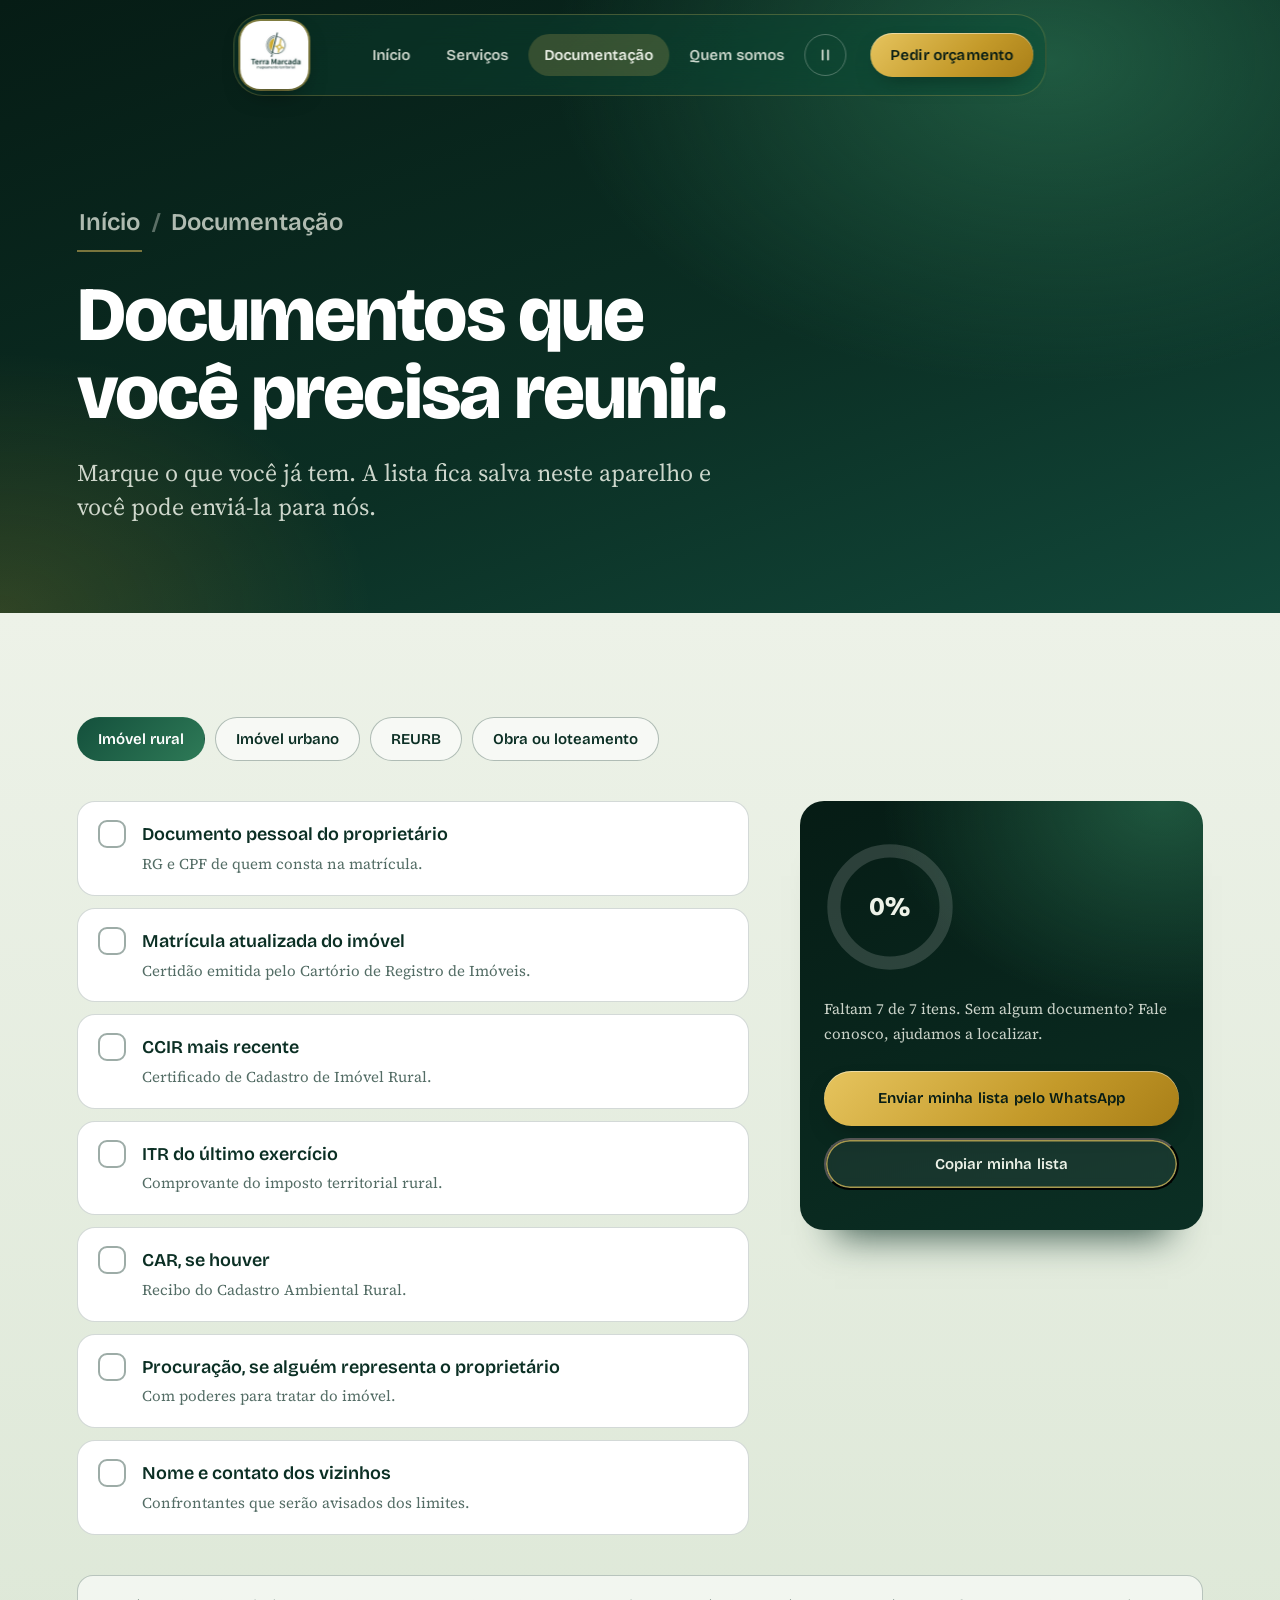
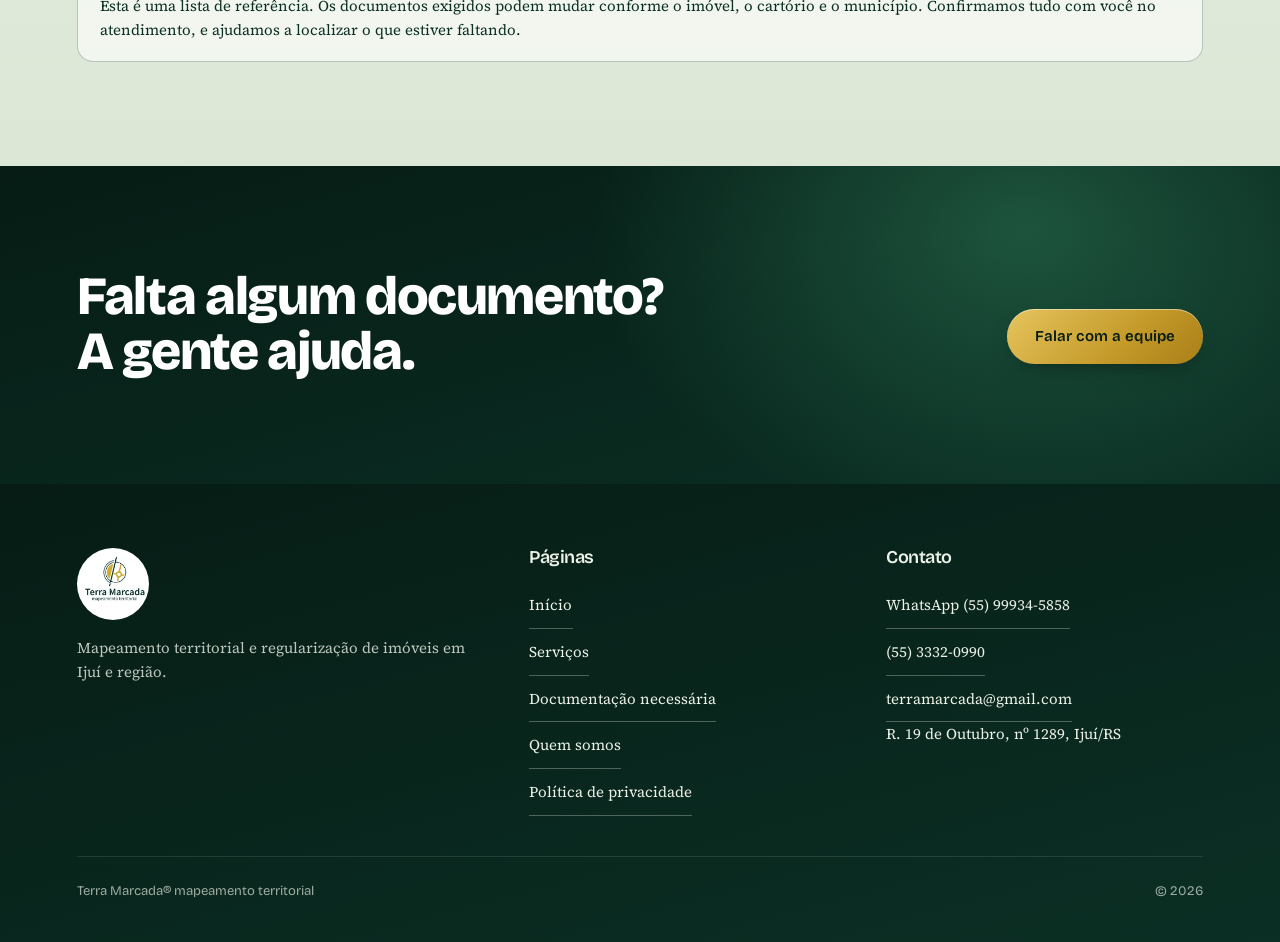
==== commit a1d576de: "Trocar de aba pelo menu abre sempre no topo da página Co-Authored-By: Claude Sonnet 5.5 <noreply@ant" ====
--- a/documentacao.html
+++ b/documentacao.html
@@ -4,6 +4,13 @@
   <meta charset="utf-8">
   <meta name="viewport" content="width=device-width, initial-scale=1">
   <title>Documentação necessária | Terra Marcada</title>
+  <script>
+  /* Ao trocar de página pelo menu, abre sempre no topo. Só o botão Voltar restaura a posição anterior. */
+  (function () { try {
+    var n = performance.getEntriesByType('navigation')[0];
+    if (!location.hash && (!n || n.type === 'navigate')) { scrollTo(0, 0); addEventListener('load', function () { if (!scrollY) return; scrollTo(0, 0); }); }
+  } catch (e) { /* sem suporte: comportamento padrão */ } })();
+</script>
   <meta name="description" content="Lista de documentos para georreferenciamento, regularização de imóveis, REURB e obras. Marque o que você já tem e envie para a Terra Marcada.">
   <meta name="theme-color" content="#061C15">
   <meta property="og:image" content="assets/logo.png">
--- a/site.css
+++ b/site.css
@@ -4,7 +4,7 @@
 :root{
   --abismo:#061C15; --floresta:#0B2F24; --pinheiro:#14503C; --musgo:#2E7A57; --folha:#6FA27A;
   --ouro:#C49A2A; --ouro-escuro:#A97F18; --floresta-2:#12483A;
-  --abismo-rgb:6 28 21; --floresta-rgb:11 47 36; --pinheiro-rgb:20 80 60; --musgo-rgb:46 122 87; --ouro-rgb:196 154 42; --ouro-claro-rgb:230 196 94; --areia-rgb:237 242 232; --ouro-claro:#E6C45E; --areia:#EDF2E8; --areia-2:#DCE7D6; --tinta:#0B2F24; --azul:#2B6CB0; --wa-1:#25b866; --wa-2:#128c4a;
+  --marco:url("data:image/svg+xml,%3Csvg xmlns='http://www.w3.org/2000/svg' viewBox='0 0 24 24'%3E%3Ccircle cx='12' cy='12' r='9' fill='none' stroke='%23E6C45E' stroke-width='2'/%3E%3Cpath d='M12 1v6M12 17v6M1 12h6M17 12h6' stroke='%23E6C45E' stroke-width='2' stroke-linecap='round'/%3E%3Ccircle cx='12' cy='12' r='2.6' fill='%23E6C45E'/%3E%3C/svg%3E"); --abismo-rgb:6 28 21; --floresta-rgb:11 47 36; --pinheiro-rgb:20 80 60; --musgo-rgb:46 122 87; --ouro-rgb:196 154 42; --ouro-claro-rgb:230 196 94; --areia-rgb:237 242 232; --ouro-claro:#E6C45E; --areia:#EDF2E8; --areia-2:#DCE7D6; --tinta:#0B2F24; --azul:#2B6CB0; --wa-1:#25b866; --wa-2:#128c4a;
   --titulo:"Bricolage Grotesque","Helvetica Neue",Arial,sans-serif;
   --texto:"Source Serif 4",Georgia,"Times New Roman",serif;
   --s1:.9375rem; --s2:1.125rem; --s3:1.5rem; --s4:2.25rem; --s5:clamp(2rem,4.2vw,3.4rem); --s6:clamp(2.7rem,7.2vw,5.6rem);
@@ -38,10 +38,10 @@
 .acoes{display:flex;flex-wrap:wrap;gap:12px}
 
 /* navegação */
-.nav{position:fixed;z-index:60;top:14px;left:50%;translate:-50% 0;width:min(1180px,100% - 28px);display:flex;align-items:center;gap:var(--e3);padding:8px 14px 8px 8px;border-radius:34px;background:linear-gradient(135deg,rgb(var(--floresta-rgb) / .78),rgb(var(--pinheiro-rgb) / .55));border:1px solid rgb(var(--ouro-claro-rgb) / .25);backdrop-filter:blur(16px) saturate(1.3);-webkit-backdrop-filter:blur(16px) saturate(1.3);color:var(--areia);transition:transform .5s var(--suave),box-shadow .4s}
+.nav{position:fixed;z-index:60;top:14px;left:50%;translate:-50% 0;width:fit-content;max-width:calc(100% - 28px);display:flex;align-items:center;gap:var(--e3);padding:6px 12px 6px 6px;border-radius:30px;background:linear-gradient(135deg,rgb(var(--floresta-rgb) / .78),rgb(var(--pinheiro-rgb) / .55));border:1px solid rgb(var(--ouro-claro-rgb) / .25);backdrop-filter:blur(16px) saturate(1.3);-webkit-backdrop-filter:blur(16px) saturate(1.3);color:var(--areia);transition:transform .45s var(--suave),opacity .45s var(--suave),box-shadow .4s;transform-origin:50% 0}
 .nav.sombra{box-shadow:0 18px 36px -18px rgba(0,0,0,.55)}
 .nav.some{transform:translateY(-140%)}
-.nav-logo{display:block;width:88px;height:88px;border-radius:26px;overflow:hidden;background:#fff;flex:none;box-shadow:0 10px 24px -10px rgba(0,0,0,.6),0 0 0 2px rgb(var(--ouro-claro-rgb) / .55);transition:transform .4s var(--suave)}
+.nav-logo{display:block;width:68px;height:68px;border-radius:20px;overflow:hidden;background:#fff;flex:none;box-shadow:0 10px 24px -10px rgba(0,0,0,.6),0 0 0 2px rgb(var(--ouro-claro-rgb) / .55);transition:transform .4s var(--suave)}
 .nav-logo img{width:100%;height:100%;object-fit:contain;padding:4px}
 .nav-links{display:flex;gap:4px;margin-left:auto}
 .nav-links a{font-family:var(--titulo);font-size:var(--s1);font-weight:600;text-decoration:none;padding:9px 16px;border-radius:999px;opacity:.85;transition:background .3s,opacity .3s}
@@ -50,13 +50,6 @@
 /* WhatsApp fixo e painel de voo */
 .wa-pill{position:fixed;right:var(--e2);bottom:var(--e2);z-index:40;display:flex;gap:8px;align-items:center;padding:12px 20px;border-radius:999px;background:linear-gradient(135deg,var(--wa-1),var(--wa-2));color:#fff;font-family:var(--titulo);font-weight:600;font-size:var(--s1);text-decoration:none;box-shadow:0 14px 28px -12px rgba(18,140,74,.8);opacity:0;transform:translateY(16px);pointer-events:none;transition:opacity .4s,transform .4s var(--suave)}
 .wa-pill.on{opacity:1;transform:none;pointer-events:auto}
-.hud{position:fixed;right:var(--e2);top:84px;z-index:40;padding:12px 16px;border-radius:14px;border:1px solid rgb(var(--ouro-claro-rgb) / .45);background:linear-gradient(160deg,rgb(var(--abismo-rgb) / .88),rgb(var(--pinheiro-rgb) / .78));color:var(--areia);font-family:var(--titulo);font-size:.82rem;letter-spacing:.04em;min-width:176px;opacity:0;transform:translateY(-12px);transition:opacity .5s,transform .5s var(--suave);font-variant-numeric:tabular-nums}
-.hud.on{opacity:1;transform:none}
-.hud-row{display:flex;justify-content:space-between;gap:20px}
-.hud-row span{opacity:.6}
-.hud-escala{margin-top:8px;display:flex;align-items:center;gap:10px}
-.hud-escala i{display:block;width:64px;height:6px;border:1px solid var(--ouro-claro);border-top:0}
-.hud-escala span{font-size:.8rem;opacity:.8}
 
 /* 1 · hero */
 .hero{position:relative;min-height:100svh;overflow:hidden;display:flex;align-items:center;padding:120px var(--gutter) 150px;background:
@@ -91,11 +84,6 @@
 @keyframes surge{from{opacity:0;transform:translateY(14px) scale(.9)}to{opacity:1;transform:none}}
 @keyframes bob{50%{translate:0 -12px}}
 
-/* faixa de diferenciais */
-.faixa{position:relative;z-index:3;margin:-46px 0 -30px;transform:rotate(-1.6deg);background:linear-gradient(100deg,var(--ouro-escuro),var(--ouro) 30%,var(--ouro-claro) 55%,var(--ouro) 80%,var(--ouro-escuro));color:var(--abismo);overflow:hidden;box-shadow:0 20px 36px -20px rgba(0,0,0,.5)}
-.faixa-lista{display:flex;flex:none;list-style:none}
-.faixa-lista li{display:flex;align-items:center;gap:var(--e2);padding:18px var(--e2) 18px 0;font-family:var(--titulo);font-weight:800;font-size:clamp(1rem,1.5vw,1.4rem);letter-spacing:-.01em;white-space:nowrap}
-.faixa-lista li::after{content:"";width:12px;height:12px;rotate:45deg;background:var(--abismo);opacity:.8;margin-left:var(--e2)}
 
 /* seções */
 .cena{position:relative;padding:var(--e6) var(--gutter);overflow-x:clip}
@@ -117,32 +105,24 @@
 @keyframes pulso{50%{transform:scale(1.22)}}
 
 /* 3 · voo */
-.voo .fx-palco{background:var(--abismo)}
 .voo-bg{position:absolute;inset:0;overflow:hidden}
 .voo-pan{position:absolute;inset:-14% 0;will-change:transform}
 .voo-pan canvas{filter:saturate(1.1) contrast(1.05)}
 .voo-veu{position:absolute;inset:0;background:radial-gradient(900px 600px at 70% 50%,transparent,rgb(var(--abismo-rgb) / .55)),linear-gradient(100deg,rgb(var(--abismo-rgb) / .92) 0%,rgb(var(--abismo-rgb) / .62) 45%,rgb(var(--floresta-rgb) / .2) 100%)}
-.voo-grade,.pico-grade{position:relative;width:100%;height:100%;max-width:1280px;margin:0 auto;padding:0 var(--gutter);display:grid;grid-template-columns:minmax(0,.9fr) minmax(0,1.1fr);gap:clamp(24px,5vw,80px);align-items:center}
+.pico-grade{position:relative;width:100%;height:100%;max-width:1280px;margin:0 auto;padding:0 var(--gutter);display:grid;grid-template-columns:minmax(0,.9fr) minmax(0,1.1fr);gap:clamp(24px,5vw,80px);align-items:center}
 .painel-vidro{padding:clamp(22px,3vw,40px);border-radius:24px;background:linear-gradient(145deg,rgba(255,255,255,.14),rgba(255,255,255,.04));border:1px solid rgb(var(--ouro-claro-rgb) / .3);backdrop-filter:blur(14px);-webkit-backdrop-filter:blur(14px);box-shadow:0 30px 36px -30px rgba(0,0,0,.6)}
 .claro-vidro{background:linear-gradient(145deg,rgba(255,255,255,.9),rgba(255,255,255,.62));border-color:rgb(var(--floresta-rgb) / .15);box-shadow:0 30px 36px -30px rgb(var(--floresta-rgb) / .45)}
 .etapas{display:grid}
 .etapas .fx-etapa{grid-area:1/1;transition:opacity .5s ease}
 .etapas h2{margin-bottom:var(--e2)}
 .etapas p{opacity:.88}
-.palco-dir{display:grid;place-items:center}
-.palco-dir>*{grid-area:1/1}
-.drone-cena{position:relative;width:min(62vh,46vw,560px);aspect-ratio:1;transition:opacity .6s}
+.drone-cena{position:relative;width:min(100%,520px);aspect-ratio:1;margin:0 auto}
 .radar{position:absolute;inset:-6%;border-radius:50%;background:conic-gradient(from 0deg,rgb(var(--ouro-claro-rgb) / .0),rgb(var(--ouro-claro-rgb) / .28) 12%,rgb(var(--ouro-claro-rgb) / 0) 14%);animation:gira 5s linear infinite;-webkit-mask-image:radial-gradient(circle,#000 60%,transparent 71%);mask-image:radial-gradient(circle,#000 60%,transparent 71%)}
 .radar i{position:absolute;inset:6%;border-radius:50%;border:1px solid rgb(var(--ouro-claro-rgb) / .4)}
 .radar i+i{inset:22%}
 .drone{position:absolute;inset:4%;width:92%;height:92%;object-fit:contain;filter:drop-shadow(0 40px 30px rgba(0,0,0,.55))}
 .chama{position:absolute;padding:8px 14px;border-radius:999px;font-family:var(--titulo);font-size:.8rem;font-weight:600;background:rgb(var(--abismo-rgb) / .7);border:1px solid rgb(var(--ouro-claro-rgb) / .5);backdrop-filter:blur(8px);color:var(--areia);white-space:nowrap;animation:bob 6s ease-in-out infinite}
 .c1{left:-6%;top:22%}.c2{right:-8%;bottom:20%;animation-delay:-3s}
-.foto-campo{opacity:0;transition:opacity .6s;margin:0;width:min(34vh,240px)}
-.foto-campo img{width:100%;border:6px solid var(--areia);border-radius:6px;box-shadow:0 30px 36px -20px rgba(0,0,0,.7);transform:rotate(2deg)}
-.foto-campo figcaption{margin-top:12px;font-family:var(--titulo);font-size:.82rem;font-weight:600;text-align:center}
-.voo[data-etapa="3"] .drone-cena{opacity:0}
-.voo[data-etapa="3"] .foto-campo{opacity:1}
 
 /* 4 · pico: a carta se forma */
 .pico{background:radial-gradient(900px 600px at 25% 40%,rgba(255,255,255,.7),transparent 65%),linear-gradient(180deg,var(--areia-2),var(--areia))}
@@ -193,13 +173,6 @@
 
 /* 6 · serviços */
 .servicos{background:radial-gradient(900px 600px at 90% 10%,rgb(var(--ouro-rgb) / .18),transparent 60%),radial-gradient(800px 600px at 5% 90%,rgb(var(--musgo-rgb) / .2),transparent 60%),linear-gradient(180deg,var(--areia-2),var(--areia))}
-.servicos .fx-palco{align-items:center}
-.trilho{width:100%;gap:clamp(20px,3vw,40px);padding:0 var(--gutter)}
-.trilho::after{content:"";flex:none;width:var(--gutter)}
-.painel{flex:none;width:min(84vw,440px);align-self:center}
-.painel-reurb{width:min(88vw,580px)}
-.painel-reurb h2{margin-bottom:var(--e2)}
-.painel-reurb p{opacity:.85}
 .fatos{list-style:none;margin-top:var(--e3);display:grid;gap:12px}
 .fatos li{padding:14px 18px;border-radius:16px;background:linear-gradient(135deg,rgba(255,255,255,.85),rgba(255,255,255,.45));border:1px solid rgb(var(--floresta-rgb) / .12);font-size:var(--s1);display:flex;align-items:baseline;gap:12px}
 .fatos strong{font-family:var(--titulo);font-weight:800;font-size:var(--s3);color:var(--pinheiro);white-space:nowrap}
@@ -208,7 +181,7 @@
 .cartao h3{margin-bottom:var(--e2);font-size:var(--s4)}
 .cartao p{flex:1;opacity:.85}
 .mais{margin-top:var(--e3);font-family:var(--titulo);font-weight:600;font-size:var(--s1);text-decoration:none;border-bottom:2px solid var(--ouro);align-self:flex-start;padding-bottom:2px}
-.cartao-foto{flex-direction:row;gap:var(--e3);width:min(90vw,680px);align-items:center}
+.cartao-foto{flex-direction:row;gap:var(--e3);align-items:center}
 .cartao-foto img{width:160px;flex:none;border:5px solid #fff;border-radius:4px;box-shadow:0 18px 30px -14px rgba(0,0,0,.5);transform:rotate(-2deg)}
 .cartao-foto p{flex:none}
 
@@ -229,7 +202,7 @@
 
 /* responsivo */
 @media (max-width:900px){
-  .nav-logo{width:68px;height:68px;border-radius:20px}
+  .nav-logo{width:56px;height:56px;border-radius:17px}
   .nav{border-radius:26px}
   .nav-links{display:none}.nav .btn{margin-left:auto}
   .hero{padding-top:110px;align-items:flex-start}
@@ -237,18 +210,13 @@
   .hero-vis{max-width:420px}
   .f2{right:0}.ficha{font-size:.8rem;padding:7px 12px}
   .grade,.grade-rigor{grid-template-columns:1fr}
-  .voo-grade,.pico-grade{grid-template-columns:minmax(0,1fr);grid-template-rows:auto auto;align-items:start;padding-top:84px;gap:14px}
-  .voo-grade .palco-dir{grid-row:2;align-self:start}
+  .pico-grade{grid-template-columns:minmax(0,1fr);grid-template-rows:auto auto;align-items:start;padding-top:84px;gap:14px}
   .pico-grade .prancha{grid-row:1;width:100%}
   .leg-pico{grid-row:2}
-  .drone-cena{width:min(40vh,76vw)}
-  h2{font-size:clamp(1.8rem,7.6vw,2.4rem)}
+    h2{font-size:clamp(1.8rem,7.6vw,2.4rem)}
   .painel-vidro{padding:18px}.etapas p{font-size:var(--s1)}
-  .hud{top:auto;bottom:10px;left:10px;right:auto;padding:8px 12px;min-width:0;font-size:.8rem}.hud-geo{display:none}
   .wa-pill{right:10px;bottom:10px;padding:10px 16px}
   .cartao-foto{flex-direction:column;align-items:flex-start}
-  .painel{width:min(86vw,360px)}.cartao{min-height:0}
-  .faixa{margin:-36px 0 -20px}.faixa-lista li{font-size:var(--s2);padding-block:14px}
   .entrega{gap:var(--e2)}
 }
 
@@ -260,20 +228,9 @@
   .btn{transition:none}
   .cartao,.cartao:hover{transition:none;transform:none;box-shadow:0 2px 6px -2px rgb(var(--floresta-rgb) / .18);border-color:rgb(var(--floresta-rgb) / .3)}
 }
-.fx-reduzido .voo-grade,.fx-reduzido .pico-grade{height:auto;padding-top:var(--e5);padding-bottom:var(--e5)}
-.fx-reduzido .foto-campo{opacity:1;margin-top:var(--e3)}
-.fx-reduzido .palco-dir{grid-auto-flow:row}
-.fx-reduzido .palco-dir>*{grid-area:auto}
-.fx-reduzido .drone-cena{opacity:1!important}
-.fx-reduzido .drone{transform:none!important}
-.fx-reduzido .voo .fx-palco{background:transparent}
 .fx-reduzido .prancha-mapa{clip-path:none}
 .fx-reduzido .cad .nb,.fx-reduzido .cad .rd,.fx-reduzido .cad .lot{stroke-dashoffset:0}
 .fx-reduzido .cad .lotfill,.fx-reduzido .cad .vx,.fx-reduzido .cad .vl,.fx-reduzido .cad .dim,.fx-reduzido .cad .dimbg,.fx-reduzido .cad .ctl{opacity:1}
-.fx-reduzido .trilho{padding-block:var(--e5)}
-.fx-reduzido .painel{width:100%;max-width:580px}
-.fx-reduzido .hud{display:none}
-.fx-reduzido .voo{background:linear-gradient(160deg,var(--abismo),var(--floresta))}
 
 /* voltar ao topo, com anel de progresso da página */
 .topo-btn{position:fixed;right:var(--e2);bottom:var(--e2);z-index:45;width:54px;height:54px;border-radius:50%;border:0;padding:0;cursor:pointer;color:var(--ouro-claro);background:linear-gradient(160deg,var(--abismo),var(--pinheiro));box-shadow:0 14px 28px -12px rgba(0,0,0,.7);opacity:0;transform:translateY(16px) scale(.9);pointer-events:none;transition:opacity .4s,transform .4s var(--suave)}
@@ -288,15 +245,6 @@
 @media (prefers-reduced-motion:reduce){.topo-btn{transition:none}.topo-btn:hover{transform:none}}
 
 /* medidor de etapas: enche continuamente com a rolagem da cena */
-.seg{display:flex;gap:6px;margin-top:var(--e3)}
-.seg i{position:relative;flex:1;height:5px;border-radius:5px;overflow:hidden;background:rgba(255,255,255,.2)}
-.seg i::after{content:"";position:absolute;inset:0;background:linear-gradient(90deg,var(--ouro),var(--ouro-claro));transform-origin:0 50%;transform:scaleX(clamp(0,var(--f),1))}
-.seg i:nth-child(1){--f:calc(var(--progresso,0)*3)}
-.seg i:nth-child(2){--f:calc(var(--progresso,0)*3 - 1)}
-.seg i:nth-child(3){--f:calc(var(--progresso,0)*3 - 2)}
-.claro-vidro .seg i{background:rgb(var(--floresta-rgb) / .16)}
-.claro-vidro .seg i::after{background:linear-gradient(90deg,var(--pinheiro),var(--musgo))}
-.fx-reduzido .seg{display:none}
 
 .sr{position:absolute;width:1px;height:1px;overflow:hidden;clip:rect(0 0 0 0);white-space:nowrap}
 
@@ -351,14 +299,9 @@
 .curva{position:absolute;left:0;top:-1px;width:100%;height:56px;z-index:4;pointer-events:none}
 .curva .fio{fill:none;stroke:var(--ouro);stroke-width:2;opacity:.8;vector-effect:non-scaling-stroke}
 
-/* faixa de diferenciais: estática, sem rolagem automática */
-.faixa-lista{flex-wrap:wrap;justify-content:center;gap:0 var(--e2);padding:0 var(--gutter)}
-.faixa-lista li{padding:16px 0}
-.faixa-lista li:last-child::after{display:none}
 
 /* conteúdo recolhido ou inativo não recebe foco do teclado */
 .etapas .fx-etapa{visibility:hidden;transition:opacity .5s ease,visibility 0s .5s}
-.voo[data-etapa="1"] .etapas .fx-etapa:nth-of-type(1),.voo[data-etapa="2"] .etapas .fx-etapa:nth-of-type(2),.voo[data-etapa="3"] .etapas .fx-etapa:nth-of-type(3),
 .pico[data-passo="1"] .etapas .fx-etapa:nth-of-type(1),.pico[data-passo="2"] .etapas .fx-etapa:nth-of-type(2),.pico[data-passo="3"] .etapas .fx-etapa:nth-of-type(3){visibility:visible;transition:opacity .5s ease,visibility 0s}
 .fx-reduzido .etapas .fx-etapa{visibility:visible}
 .pico .etapas .fx-etapa{transition:opacity .6s ease,visibility 0s .6s}
@@ -366,7 +309,7 @@
 /* alvos de toque (mínimo 44 px) e texto legível */
 .mais,.rever{display:inline-block;padding:13px 0;margin-top:var(--e2);border-bottom:0;box-shadow:inset 0 -2px 0 var(--ouro)}
 .mais{background:none}
-.escala,.hud-escala span{font-size:.8rem}
+.escala{font-size:.8rem}
 @media (max-width:900px){
   .burger{display:block;margin-left:var(--e1)}
   .nav .btn-sm{margin-left:auto}
@@ -376,9 +319,6 @@
   .pausa{min-height:48px;margin-top:6px;justify-content:center}
   .pausa-txt{position:static;width:auto;height:auto;clip:auto;overflow:visible}
   .ficha,.chama,.contatos,.tile{-webkit-backdrop-filter:none;backdrop-filter:none}
-  .faixa-lista li{font-size:var(--s2);padding:10px 0;white-space:normal;text-align:center}
-  .faixa-lista li::after{display:none}
-  .faixa-lista{flex-direction:column;align-items:center;padding:8px var(--e3)}
 }
 @media (prefers-reduced-motion:reduce){.curva .fio{opacity:.8}}
 
@@ -389,3 +329,68 @@
 .rodape{align-items:center}
 .contatos dd{display:flex;align-items:center;min-height:44px}
 .rever{padding:15px 0 13px}
+
+/* 3 · voo: seção comum, sem travar a rolagem */
+.voo{position:relative;overflow:hidden;background:var(--abismo);padding:var(--e6) var(--gutter)}
+.voo-in{position:relative;max-width:1180px;margin:0 auto}
+.voo-topo{max-width:34em;margin-bottom:var(--e5)}
+.voo-topo h2{margin-bottom:var(--e2)}
+.voo-corpo{display:grid;grid-template-columns:minmax(0,.9fr) minmax(0,1.1fr);gap:clamp(28px,5vw,80px);align-items:center}
+.rota-passos{list-style:none;display:grid;gap:var(--e3)}
+.passo-v{position:relative;display:grid;grid-template-columns:44px minmax(0,1fr);gap:0 var(--e3);padding:var(--e3);border-radius:22px;background:linear-gradient(145deg,rgb(255 255 255 / .12),rgb(255 255 255 / .04));border:1px solid rgb(var(--ouro-claro-rgb) / .28);-webkit-backdrop-filter:blur(12px);backdrop-filter:blur(12px)}
+.passo-v::before{content:"";grid-row:1/span 3;width:44px;height:44px;background:var(--marco) center/contain no-repeat}
+.passo-v:not(:last-child)::after{content:"";position:absolute;left:calc(var(--e3) + 21px);top:calc(var(--e3) + 52px);bottom:calc(-1 * var(--e3) - 8px);border-left:2px dotted rgb(var(--ouro-claro-rgb) / .6);pointer-events:none}
+.passo-v>*{grid-column:2}
+.passo-v h3{font-size:var(--s3);margin-bottom:8px}
+.passo-v p{opacity:.88}
+.passo-v .btn{justify-self:start;margin-top:var(--e2)}
+.passo-v .foto-campo{margin:var(--e3) 0 0;width:min(100%,220px)}
+.foto-campo img{width:100%;border:6px solid var(--areia);border-radius:6px;box-shadow:0 18px 30px -18px rgba(0,0,0,.7);transform:rotate(2deg)}
+.foto-campo figcaption{margin-top:12px;font-family:var(--titulo);font-size:.82rem;font-weight:600}
+
+/* 6 · serviços e REURB: grade comum, sem trilho horizontal */
+.servicos{padding:var(--e6) var(--gutter)}
+.srv-in{max-width:1180px;margin:0 auto}
+.reurb-bloco{display:grid;grid-template-columns:minmax(0,1.15fr) minmax(0,.85fr);gap:clamp(28px,5vw,72px);align-items:start;margin-bottom:var(--e5)}
+.reurb-bloco h2{margin-bottom:var(--e2)}
+.reurb-bloco p{opacity:.85}
+.reurb-bloco .fatos{margin-top:0}
+.srv-grade{display:grid;grid-template-columns:repeat(auto-fit,minmax(min(100%,280px),1fr));gap:24px;align-items:stretch}
+.srv-grade>div{display:flex}
+.srv-grade .cartao{flex:1;min-height:0}
+.srv-grade .cartao-foto-wrap{grid-column:1/-1}
+@media (max-width:900px){
+  .voo-corpo,.reurb-bloco{grid-template-columns:minmax(0,1fr)}
+  .drone-cena{width:min(86%,380px)}
+  .passo-v{padding:18px;grid-template-columns:36px minmax(0,1fr);gap:0 16px}
+  .passo-v::before{width:36px;height:36px}
+  .passo-v:not(:last-child)::after{left:calc(18px + 17px);top:calc(18px + 44px)}
+  .voo,.servicos{padding-top:var(--e5);padding-bottom:var(--e5)}
+}
+
+/* menu: recua e esmaece ao descer; volta ao subir, ao passar o mouse ou ao focar */
+.nav.compacto{transform:scale(.82)}
+.nav.esmaecido{opacity:.42}
+.nav.compacto:hover,.nav.compacto:focus-within,.nav.esmaecido:hover,.nav.esmaecido:focus-within{transform:none;opacity:1}
+.nav-links{margin-left:var(--e3)}
+@media (max-width:900px){.nav{width:calc(100% - 20px);max-width:none}.nav-links{margin-left:0}}
+@media (prefers-reduced-motion:reduce){.nav{transition:none}}
+.nav-links a,.nav .btn,.pausa{white-space:nowrap}
+
+/* faixa de diferenciais: fina, em movimento contínuo (letreiro) */
+.faixa{position:relative;z-index:3;margin:-22px 0 -12px;transform:rotate(-1deg);background:linear-gradient(100deg,var(--ouro-escuro),var(--ouro) 30%,var(--ouro-claro) 55%,var(--ouro) 80%,var(--ouro-escuro));color:var(--abismo);overflow:hidden;box-shadow:0 12px 24px -16px rgba(0,0,0,.55)}
+.faixa-trilho{display:flex;width:max-content;animation:letreiro 52s linear infinite;will-change:transform}
+.faixa:hover .faixa-trilho,.faixa:focus-within .faixa-trilho{animation-play-state:paused}
+.faixa-lista{display:flex;flex:none;list-style:none}
+.faixa-lista li{display:flex;align-items:center;white-space:nowrap;padding:9px 0;font-family:var(--titulo);font-weight:800;font-size:clamp(.82rem,1.05vw,.98rem);letter-spacing:.01em}
+.faixa-lista li::after{content:"";flex:none;width:7px;height:7px;rotate:45deg;background:var(--abismo);opacity:.75;margin:0 clamp(18px,2.4vw,34px)}
+@keyframes letreiro{to{transform:translateX(-50%)}}
+@media (prefers-reduced-motion:reduce){
+  .faixa-trilho{animation:none;width:auto;justify-content:center}
+  .faixa-trilho .faixa-lista+.faixa-lista{display:none}
+  .faixa-lista{flex-wrap:wrap;justify-content:center;padding:0 var(--gutter)}
+}
+@media (max-width:900px){.faixa{margin:-16px 0 -8px}.faixa-trilho{animation-duration:40s}}
+
+/* destinos de âncora não ficam atrás do menu fixo */
+[id]{scroll-margin-top:96px}
